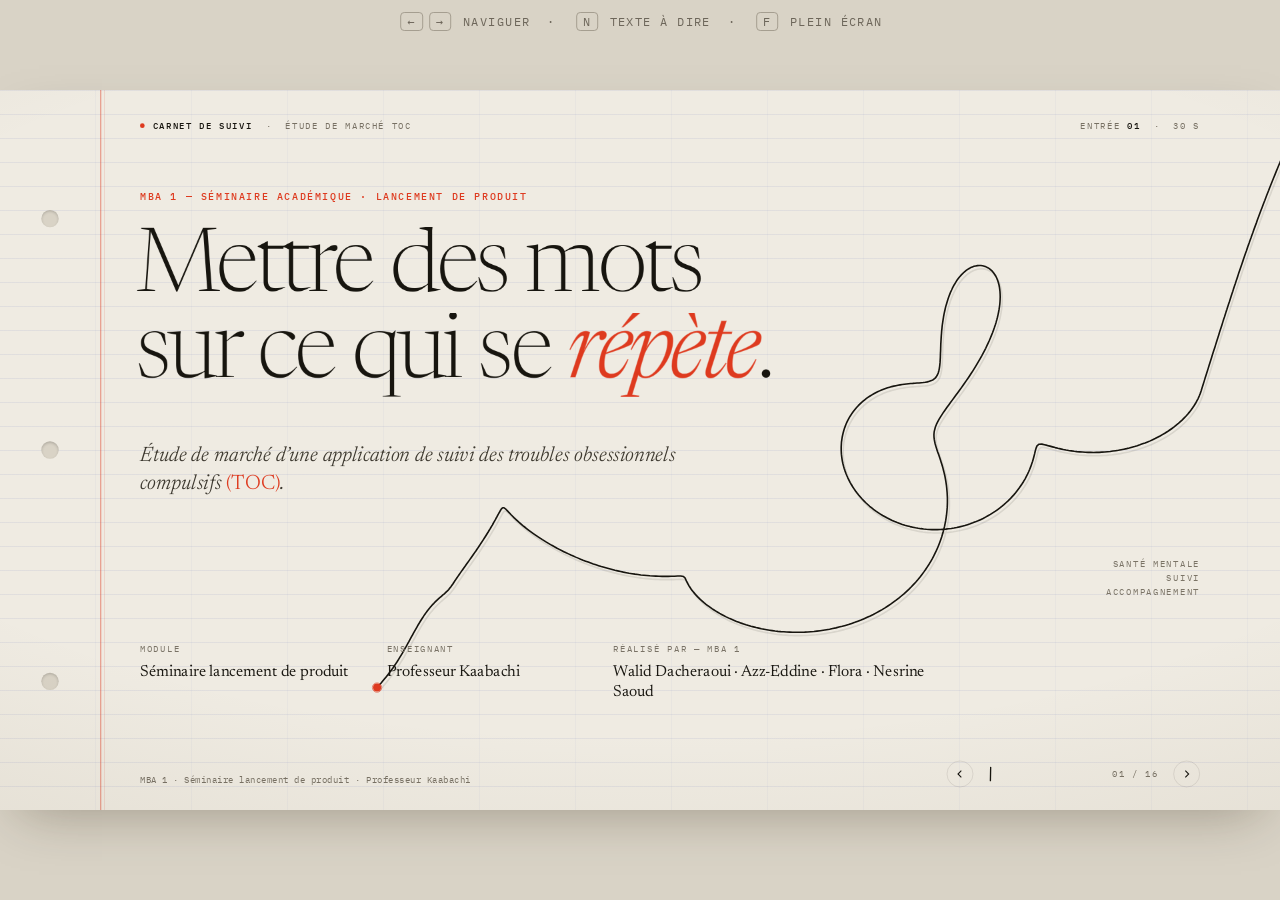
==== index.html @ 5a656c0f "Add files via upload" ====
<!DOCTYPE html>
<html lang="fr">
<head>
<meta charset="utf-8">
<meta name="viewport" content="width=device-width,initial-scale=1">
<title>Le fil — Étude de marché · Application de suivi des TOC</title>
<meta name="description" content="Étude de marché d'une application de suivi des troubles obsessionnels compulsifs. Séminaire lancement de produit, MBA 1.">
<link rel="preload" href="newsreader.woff2" as="font" type="font/woff2" crossorigin>
<link rel="preload" href="archivo.woff2" as="font" type="font/woff2" crossorigin>
<link rel="icon" href="data:image/svg+xml,<svg xmlns='http://www.w3.org/2000/svg' viewBox='0 0 32 32'><rect width='32' height='32' fill='%23EFEBE2'/><path d='M4 22c6 0 6-12 12-12s4 10-1 10-3-8 3-8 6 6 10 6' fill='none' stroke='%2317150F' stroke-width='2.2' stroke-linecap='round'/><circle cx='28' cy='18' r='2.4' fill='%23DE3A1F'/></svg>">
<link rel="stylesheet" href="style.css">
</head>
<body>
<div id="veil">Le fil se prépare…</div>

<div id="stage">
  <div class="paper grid"></div>
  <div class="paper margin"></div>
  <div class="holes"><i style="top:180px"></i><i style="top:527px"></i><i style="top:874px"></i></div>
  <div class="paper vignette"></div>

  <svg id="thread" viewBox="0 0 1920 1080">
    <path id="t-shadow"/>
    <path id="t-main"/>
    <path id="t-acc"/>
    <circle id="needle-ring" r="7"/>
    <circle id="needle" r="6"/>
  </svg>

  <div class="hud top">
    <span><span class="dot"></span><b>Carnet de suivi</b>&nbsp;&nbsp;·&nbsp;&nbsp;Étude de marché TOC</span>
    <span id="entry">Entrée 01</span>
  </div>

  <!-- ===================== 01 COVER ===================== -->
  <section class="slide" data-src="MBA 1 · Séminaire lancement de produit · Professeur Kaabachi" data-title="Page de garde">
    <div class="a kicker" style="left:210px;top:150px" data-f>MBA 1 — Séminaire académique · Lancement de produit</div>
    <h1 class="a cover-h" style="left:204px;top:206px;width:1300px">
      <span class="ln"><span>Mettre des mots</span></span>
      <span class="ln"><span>sur ce qui se <span class="echo" data-w="répète">répète</span>.</span></span>
    </h1>
    <div class="a" style="left:210px;top:528px;width:880px" data-f>
      <div class="lede" style="font-size:31px">Étude de marché d’une application de suivi des troubles obsessionnels compulsifs <span class="red" style="font-style:normal">(TOC)</span>.</div>
    </div>
    <div class="a meta" style="left:210px;top:830px" data-f>
      <div><div class="k">Module</div><div class="v">Séminaire lancement de produit</div></div>
      <div><div class="k">Enseignant</div><div class="v">Professeur Kaabachi</div></div>
      <div><div class="k">Réalisé par — MBA 1</div><div class="v">Walid Dacheraoui · Azz-Eddine · Flora · Nesrine Saoud</div></div>
    </div>
    <div class="a mono" style="right:120px;top:700px;text-align:right;letter-spacing:.16em;text-transform:uppercase;font-size:13px" data-f>Santé mentale<br>Suivi<br>Accompagnement</div>
  </section>

  <!-- ===================== 02 POPULATION ===================== -->
  <section class="slide" data-src="Insee, population au 1er janvier 2026 · Ameli, « TOC : définition, formes, causes », juin 2026 · Calcul du groupe" data-title="Combien de personnes ?">
    <div class="a kicker" style="left:210px;top:122px" data-f>01 — Population concernée</div>
    <h2 class="a h" style="left:206px;top:160px"><span class="ln"><span>Combien de personnes&nbsp;?</span></span></h2>
    <div class="a lede" style="left:210px;top:262px" data-f>Environ 1,7&nbsp;M tous âges, 1,4&nbsp;M adultes.</div>

    <div class="a" style="left:210px;top:395px">
      <div class="num" style="font-size:230px"><span data-n="1.73" data-dec="2">1,73</span><span class="unit">M</span></div>
      <div class="p" style="margin-top:72px;width:640px" data-f>personnes avec un TOC, <b>tous âges confondus</b></div>
      <div class="mono" style="margin-top:14px" data-f>69,08 M d’habitants × 2,5 %<br>(milieu de la fourchette 2 à 3 %)<br>Fourchette : 1,38 M à 2,07 M</div>
    </div>

    <div class="a" style="left:1150px;top:395px">
      <div class="num red" style="font-size:230px"><span class="approx">≈</span><span data-n="1.4" data-dec="1">1,4</span><span class="unit">M</span></div>
      <div class="p" style="margin-top:72px;width:560px" data-f><b>adultes</b> (18 ans et plus) : le chiffre de référence pour le marché</div>
      <div class="mono" style="margin-top:14px" data-f>≈ 55 M d’adultes × 2,5 %<br>(≈ 80 % de la population, à vérifier sur l’Insee)</div>
    </div>

    <div class="a" style="left:210px;top:860px;width:820px" data-f>
      <div class="kicker ink" style="margin-bottom:10px">Pourquoi deux chiffres&nbsp;?</div>
      <div class="small">Le taux de 2 à 3 % s’applique à toute la population, enfants compris. L’application cible des adultes : la référence marché est donc ≈ 1,4 M. Le 1,7 M sert à montrer l’ampleur du problème.</div>
    </div>
    <div class="a" style="left:1150px;top:880px" data-f>
      <div class="dots" id="dots40"></div>
      <div class="mono" style="margin-top:14px"><span class="red">●</span> 2,5 % = une personne sur quarante</div>
    </div>
  </section>

  <!-- ===================== 03 MARKET ===================== -->
  <section class="slide" data-src="IMARC Group 2025-2034 : projection d’un cabinet d’études, non vérifiée de façon indépendante ; 2026-2033 = extrapolation du groupe." data-title="270 M$ et 103 M€">
    <div class="a kicker" style="left:210px;top:122px" data-f>02 — Taille de marché</div>
    <h2 class="a h" style="left:206px;top:160px"><span class="ln"><span>270 M$ et 103 M€ :</span></span><span class="ln"><span><em>deux notions différentes</em></span></span></h2>

    <div class="a" style="left:330px;top:480px;width:460px;text-align:center">
      <div class="kicker mute" style="margin-bottom:14px" data-f>Marché actuel</div>
      <div class="num" style="font-size:150px"><span data-n="270" data-dec="0">270</span><span class="unit">M$</span></div>
    </div>
    <div class="a small" style="left:330px;top:860px;width:460px;text-align:center" data-f>Chiffre d’affaires de <b>toutes</b> les apps de santé mentale en France, en 2025 (IMARC).</div>

    <div class="a" style="left:985px;top:585px;width:300px;text-align:center">
      <div class="kicker mute" style="margin-bottom:10px" data-f>Plafond théorique</div>
      <div class="num" style="font-size:92px"><span data-n="103" data-dec="0">103</span><span class="unit">M€</span></div>
    </div>
    <div class="a small" style="left:955px;top:860px;width:360px;text-align:center" data-f>Tous les patients TOC payant 59,88 € par an. <em>Ce n’est pas un marché existant.</em></div>

    <div class="a" style="left:1430px;top:360px;width:370px" data-f>
      <div class="kicker" style="margin-bottom:14px">Un point de vigilance</div>
      <div class="small" style="margin-bottom:22px">Le SAM de <b>26,4 M€</b> (≈ 30 M$) représenterait environ <b>11 %</b> de tout le marché français des apps de santé mentale, pour un seul trouble.</div>
      <div style="display:flex;gap:34px;align-items:flex-start">
        <div><div class="sq" id="sq11"></div><div class="mono" style="margin-top:10px">SAM · 11 %<br><span class="red">peu plausible</span></div></div>
        <div><div class="sq" id="sq02"></div><div class="mono" style="margin-top:10px">SOM · 0,2 %<br>crédible</div></div>
      </div>
      <div class="small" style="margin-top:20px;font-style:italic">Nous le présentons comme un potentiel, pas comme un marché existant.</div>
    </div>
  </section>

  <!-- ===================== 04 SAM ===================== -->
  <section class="slide" data-src="IFOP pour Fondation AESIO, oct. 2025 · Arcep 2026 (91 %) · Scénarios bas et haut : hypothèses du groupe." data-title="SAM : trois scénarios">
    <div class="a kicker" style="left:210px;top:122px" data-f>03 — SAM · marché adressable</div>
    <h2 class="a h" style="left:206px;top:160px"><span class="ln"><span>SAM : trois scénarios</span></span><span class="ln"><span><em>plutôt qu’un seul chiffre</em></span></span></h2>

    <div class="a" style="left:210px;top:420px;width:640px">
      <div class="kicker ink" style="margin-bottom:12px" data-f>Comment lire</div>
      <div class="p" data-f>Le <b>28 %</b> est le taux de personnes en détresse qui consultent (IFOP) : une approximation de la part des patients TOC suivis.</div>
      <div data-f style="margin-top:34px;padding:22px 0;border-top:1px solid var(--rule);border-bottom:1px solid var(--rule)">
        <div class="num" style="font-size:52px;font-stretch:78%;font-weight:600;line-height:1.05">SAM = 1,73 M × % suivis × 91 %</div>
        <div class="mono" style="margin-top:8px">91 % = part des Français équipés d’un smartphone</div>
      </div>
      <div class="p" style="margin-top:26px" data-f>Le scénario central, <span class="marker"><b>≈ 441 000</b></span>, reste notre base de calcul.</div>
    </div>

    <div class="a" style="left:1000px;top:580px;width:200px;text-align:center"><div class="num" style="font-size:58px"><span data-n="315000" data-dec="0">315 000</span></div></div>
    <div class="a" style="left:1270px;top:470px;width:200px;text-align:center"><div class="num red" style="font-size:68px"><span data-n="441000" data-dec="0">441 000</span></div></div>
    <div class="a" style="left:1540px;top:340px;width:200px;text-align:center"><div class="num" style="font-size:58px"><span data-n="630000" data-dec="0">630 000</span></div></div>
    <div class="a mono" style="left:1000px;top:918px;width:200px;text-align:center" data-f><b style="color:var(--ink)">Bas</b><br>20 % suivis</div>
    <div class="a mono" style="left:1270px;top:918px;width:200px;text-align:center" data-f><b class="red">Central</b><br>28 % suivis</div>
    <div class="a mono" style="left:1540px;top:918px;width:200px;text-align:center" data-f><b style="color:var(--ink)">Haut</b><br>40 % suivis</div>
    <div class="a mono" style="left:1000px;top:300px;font-size:13px;letter-spacing:.12em;text-transform:uppercase" data-f>SAM selon la part de patients suivis (personnes)</div>
  </section>

  <!-- ===================== 05 SOM ===================== -->
  <section class="slide" data-src="Calculs du groupe : prix 59,88 € par an (4,99 € par mois). Taux de conversion : hypothèses non sourcées." data-title="SOM : l’objectif revu">
    <div class="a kicker" style="left:210px;top:122px" data-f>04 — SOM · part conquise</div>
    <h2 class="a h" style="left:206px;top:160px;font-size:70px"><span class="ln"><span>SOM : <span class="strike" id="strike">8 800 abonnés payants</span></span></span><span class="ln"><span><em>ne tiennent pas en freemium</em></span></span></h2>

    <div class="a" style="left:210px;top:410px;width:720px">
      <div style="display:grid;grid-template-columns:150px 250px 1fr;align-items:end;padding-bottom:12px;border-bottom:1px solid var(--rule)" data-f>
        <div class="th">Conversion</div><div class="th">Utilisateurs nécessaires</div><div class="th">Part du SAM</div>
      </div>
      <div class="som-rows">
        <div style="display:grid;grid-template-columns:150px 250px 1fr;align-items:center;height:96px;border-bottom:1px solid var(--rule)" data-f>
          <div class="num" style="font-size:58px">5 %</div><div class="num" style="font-size:44px;font-stretch:80%;font-weight:550">176 000</div>
          <div><div class="track r"><i data-w="0.40"></i></div><div class="mono" style="margin-top:6px">40 %</div></div></div>
        <div style="display:grid;grid-template-columns:150px 250px 1fr;align-items:center;height:96px;border-bottom:1px solid var(--rule)" data-f>
          <div class="num" style="font-size:58px">10 %</div><div class="num" style="font-size:44px;font-stretch:80%;font-weight:550">88 000</div>
          <div><div class="track r"><i data-w="0.20"></i></div><div class="mono" style="margin-top:6px">20 %</div></div></div>
        <div style="display:grid;grid-template-columns:150px 250px 1fr;align-items:center;height:96px;border-bottom:1px solid var(--rule)" data-f>
          <div class="num" style="font-size:58px">20 %</div><div class="num" style="font-size:44px;font-stretch:80%;font-weight:550">44 000</div>
          <div><div class="track r"><i data-w="0.10"></i></div><div class="mono" style="margin-top:6px">10 %</div></div></div>
      </div>
      <div class="p" style="margin-top:28px" data-f>Pour 8 800 abonnés payants, sur une base SAM de 440 000, il faudrait 44 000 à 176 000 utilisateurs. <b>L’objectif actuel est donc irréaliste.</b></div>
    </div>

    <div class="a kicker" style="left:1080px;top:322px;width:640px;text-align:center" data-f>Nouveau SOM à 3 ans</div>
    <div class="a" style="left:1060px;top:392px;width:680px;text-align:center" data-f>
      <div class="mono">Base · SAM</div><div class="num" style="font-size:54px;font-stretch:80%;font-weight:550">440 000</div>
    </div>
    <div class="a" style="left:1090px;top:540px;width:620px;text-align:center" data-f>
      <div class="num" style="font-size:64px"><span data-n="8800" data-dec="0">8 800</span> <span style="font-size:.55em;font-weight:500;font-stretch:85%">utilisateurs actifs</span></div>
      <div class="mono" style="margin-top:6px">= 2 % du SAM</div>
    </div>
    <div class="a" style="left:1130px;top:682px;width:540px;text-align:center" data-f>
      <div class="num red" style="font-size:58px">1 760 – 2 640</div>
      <div class="mono" style="margin-top:4px">abonnés payants · 20 à 30 % via prescription<br>(hypothèse à tester au pilote)</div>
    </div>
    <div class="a" style="left:1170px;top:826px;width:460px;text-align:center" data-f>
      <div class="num" style="font-size:50px">105 – 158 k€</div>
      <div class="mono" style="margin-top:2px;font-size:13.5px">CA annuel · ≈ 90 à 134 k€ après stores (15 %)</div>
    </div>
  </section>

  <!-- ===================== 06 BUSINESS MODEL ===================== -->
  <section class="slide" data-src="Toutes les valeurs sont des hypothèses du groupe, aucune n’est sourcée à ce stade. Les coûts doivent être remplacés par des devis réels." data-title="Modèle économique">
    <div class="a kicker" style="left:210px;top:122px" data-f>05 — Modèle économique</div>
    <h2 class="a h" style="left:206px;top:160px"><span class="ln"><span>Ce qu’on sait,</span></span><span class="ln"><span><em>ce qu’on doit mesurer</em></span></span></h2>

    <div class="a num" style="left:226px;top:428px;width:48px;text-align:center;font-size:44px" data-f>1</div>
    <div class="a num" style="left:766px;top:428px;width:48px;text-align:center;font-size:44px" data-f>2</div>
    <div class="a num" style="left:1306px;top:428px;width:48px;text-align:center;font-size:44px" data-f>3</div>
    <div class="a" style="left:320px;top:428px;font-size:38px;font-weight:350" data-f>Revenus</div>
    <div class="a" style="left:860px;top:428px;font-size:38px;font-weight:350" data-f>Coûts annuels <em>à chiffrer</em></div>
    <div class="a" style="left:1400px;top:428px;font-size:38px;font-weight:350" data-f>À mesurer <em>au pilote</em></div>

    <div class="a" style="left:210px;top:540px;width:470px">
      <div data-f><div class="num red" style="font-size:120px">4,99<span class="unit">€</span></div><div class="mono" style="margin:8px 0 26px">par mois · premium patient</div></div>
      <ul class="lst p">
        <li data-i="+" data-f>Licence B2B (mutuelles, employeurs) à partir de l’année 2</li>
        <li data-i="+" data-f>Version gratuite pour les non-suivis et les prescripteurs</li>
      </ul>
    </div>
    <ul class="a lst p" style="left:750px;top:548px;width:470px">
      <li data-i="—" data-f>Développement et maintenance</li>
      <li data-i="—" data-f>Hébergement certifié HDS</li>
      <li data-i="—" data-f>Avis juridique sur le statut de dispositif médical</li>
      <li data-i="—" data-f>Support et commission des stores (15 %)</li>
    </ul>
    <ul class="a lst p" style="left:1290px;top:548px;width:500px">
      <li data-i="?" data-f>Taux de conversion gratuit → payant</li>
      <li data-i="?" data-f>Rétention à 8 semaines</li>
      <li data-i="?" data-f>Taux de partage des synthèses</li>
      <li data-i="?" data-f>Coût d’acquisition (canal soignants)</li>
    </ul>
    <div class="a callout" style="left:750px;top:872px;width:1050px;font-size:22px;font-style:italic;color:var(--ink-2)" data-f>Toutes ces valeurs sont des hypothèses du groupe. Les coûts doivent être remplacés par des devis réels.</div>
  </section>

  <!-- ===================== 07 BREAKEVEN ===================== -->
  <section class="slide" data-src="Calculs du groupe. Hypothèses : coûts fixes de 150 000 € par an, commission des stores de 15 % (programme petites entreprises, à vérifier)." data-title="Seuil de rentabilité">
    <div class="a kicker" style="left:210px;top:122px" data-f>06 — Seuil de rentabilité</div>
    <h2 class="a h" style="left:206px;top:160px"><span class="ln"><span>Seuil de rentabilité :</span></span><span class="ln"><span><em>l’exemple illustratif ne suffit pas</em></span></span></h2>

    <div class="a" style="left:210px;top:410px;width:660px">
      <div class="kicker ink" data-f>Le calcul</div>
      <div class="p" style="margin-top:12px" data-f>Seuil = coûts fixes ÷ revenu net par abonné</div>
      <div class="num" style="font-size:62px;font-stretch:78%;font-weight:600;margin-top:26px" data-f>150 000 € ÷ 50,9 €</div>
      <div class="mono" style="margin-top:8px" data-f>50,9 € = 59,88 € − 15 % de commission</div>
      <div class="num red" style="font-size:132px;margin-top:22px"><span class="approx">≈</span><span data-n="2950" data-dec="0">2 950</span></div>
      <div class="p" style="margin-top:6px" data-f>abonnés payants nécessaires</div>
      <div class="callout" style="margin-top:34px;padding-left:22px;border-left:3px solid var(--red)" data-f>À ces chiffres, <b>le B2B ou des coûts réduits</b> deviennent nécessaires.</div>
    </div>

    <div class="a" style="left:1000px;top:622px;width:200px;text-align:center"><div class="num" style="font-size:52px"><span data-n="1760" data-dec="0">1 760</span></div></div>
    <div class="a" style="left:1270px;top:478px;width:200px;text-align:center"><div class="num" style="font-size:52px"><span data-n="2640" data-dec="0">2 640</span></div></div>
    <div class="a" style="left:1560px;top:342px;width:200px;text-align:center"><div class="num red" style="font-size:52px"><span data-n="2947" data-dec="0">2 947</span></div></div>
    <div class="a" id="thr" style="left:980px;top:408px;width:580px;height:0;border-top:2px dashed var(--red);transform-origin:100% 50%"></div>
    <div class="a mono red" style="left:1478px;top:418px;font-size:13px" data-f>−307</div>
    <div class="a mono" style="left:1000px;top:918px;width:200px;text-align:center" data-f>Scénario bas<br>(20 %)</div>
    <div class="a mono" style="left:1270px;top:918px;width:200px;text-align:center" data-f>Scénario haut<br>(30 %)</div>
    <div class="a mono" style="left:1560px;top:918px;width:200px;text-align:center" data-f><b class="red">Seuil de<br>rentabilité</b></div>
    <div class="a mono" style="right:120px;top:300px;font-size:13px;letter-spacing:.12em;text-transform:uppercase" data-f>Abonnés payants : objectif vs seuil</div>
  </section>

  <!-- ===================== 08 SOURCES ===================== -->
  <section class="slide" data-src="Cliquez sur une ligne pour la cocher une fois la source contrôlée." data-title="Sources à contrôler">
    <div class="a kicker" style="left:210px;top:122px" data-f>07 — Liste de contrôle</div>
    <h2 class="a h" style="left:206px;top:160px"><span class="ln"><span>Avant le rendu :</span></span><span class="ln"><span><em>sources à contrôler une par une</em></span></span></h2>
    <div class="a mono" style="right:120px;top:268px;text-align:right" data-f><span class="num" style="font-size:44px;color:var(--ink)" id="ckc">0</span> <span style="font-size:20px">/ 6</span><br>contrôlées</div>

    <div class="a th" style="left:290px;top:368px" data-f>Chiffre</div>
    <div class="a th" style="left:870px;top:368px" data-f>Source</div>
    <div class="a th" style="left:1300px;top:368px" data-f>Point de vigilance</div>

    <div class="crow" style="top:400px" data-f><svg class="ck" viewBox="0 0 36 36"><path d="M7 19l7 7 16-18"/></svg>
      <div class="a c1" style="left:80px;top:26px;width:560px;font-size:26px;font-weight:450"><b>24,7 Md€</b> de coût des troubles psychiques</div>
      <div class="a mono" style="left:660px;top:31px;width:400px">Asterès, via ConsoGlobe</div>
      <div class="a small" style="left:1090px;top:28px;width:500px;font-style:italic">Source secondaire, données 2022</div></div>
    <div class="crow" style="top:492px" data-f><svg class="ck" viewBox="0 0 36 36"><path d="M7 19l7 7 16-18"/></svg>
      <div class="a c1" style="left:80px;top:26px;width:560px;font-size:26px;font-weight:450"><b>270 M$</b> puis 880 M$ en 2034</div>
      <div class="a mono" style="left:660px;top:31px;width:400px">IMARC</div>
      <div class="a small" style="left:1090px;top:28px;width:500px;font-style:italic">Projection d’un cabinet d’études</div></div>
    <div class="crow" style="top:584px" data-f><svg class="ck" viewBox="0 0 36 36"><path d="M7 19l7 7 16-18"/></svg>
      <div class="a c1" style="left:80px;top:26px;width:560px;font-size:26px;font-weight:450"><b>28 %</b> des personnes en détresse qui consultent</div>
      <div class="a mono" style="left:660px;top:31px;width:400px">IFOP / AESIO</div>
      <div class="a small" style="left:1090px;top:28px;width:500px;font-style:italic">Approximation du taux de patients TOC suivis</div></div>
    <div class="crow" style="top:676px" data-f><svg class="ck" viewBox="0 0 36 36"><path d="M7 19l7 7 16-18"/></svg>
      <div class="a c1" style="left:80px;top:26px;width:560px;font-size:26px;font-weight:450"><b>79 M$</b> levés par NOCD</div>
      <div class="a mono" style="left:660px;top:31px;width:400px">BuiltIn, Kaiser Permanente Ventures</div>
      <div class="a small" style="left:1090px;top:28px;width:500px;font-style:italic">Additionner les trois levées (12 + 33 + 34)</div></div>
    <div class="crow" style="top:768px" data-f><svg class="ck" viewBox="0 0 36 36"><path d="M7 19l7 7 16-18"/></svg>
      <div class="a c1" style="left:80px;top:26px;width:560px;font-size:26px;font-weight:450">Prix <b>Calm, Petit BamBou, Headspace</b></div>
      <div class="a mono" style="left:660px;top:31px;width:400px">Spliiit 2025</div>
      <div class="a small" style="left:1090px;top:28px;width:500px;font-style:italic">Hors promotions, à revérifier</div></div>
    <div class="crow" style="top:860px" data-f><svg class="ck" viewBox="0 0 36 36"><path d="M7 19l7 7 16-18"/></svg>
      <div class="a c1" style="left:80px;top:26px;width:560px;font-size:26px;font-weight:450"><b>24 700</b> psychologues libéraux</div>
      <div class="a mono" style="left:660px;top:31px;width:400px">ARS CVL, RPPS oct. 2024</div>
      <div class="a small" style="left:1090px;top:28px;width:500px;font-style:italic">35 % de 75 000 = 26 250 : à réconcilier</div></div>
  </section>

  <!-- ===================== 09 PESTEL ===================== -->
  <section class="slide" data-src="Étude de marché du groupe · Complément au dossier" data-title="Analyse PESTEL">
    <div class="a kicker" style="left:210px;top:122px" data-f>08 — Environnement externe</div>
    <h2 class="a h" style="left:206px;top:160px;font-size:70px"><span class="ln"><span>Analyse PESTEL <em>du marché des apps TOC</em></span></span></h2>
    <div class="a lede" style="left:210px;top:254px;font-size:24px" data-f>Environnement français : facteurs externes susceptibles d’influencer le lancement.</div>

    <div class="cell" style="left:210px;top:330px;width:530px;height:315px" data-f><div class="hd"><span class="L">P</span><span class="nm">Politique</span></div>
      <div class="small">Priorité publique accordée à la santé mentale et au virage numérique en santé. Les politiques de prévention et d’accès aux soins peuvent favoriser les outils complémentaires.</div>
      <div class="watch">À surveiller : financements publics et critères de référencement.</div></div>
    <div class="cell" style="left:740px;top:330px;width:530px;height:315px" data-f><div class="hd"><span class="L">E</span><span class="nm">Économique</span></div>
      <div class="small">Le prix freemium / premium doit rester accessible. Le modèle dépendra du coût de développement, de la cybersécurité, de l’hébergement et de l’acquisition.</div>
      <div class="watch">Le B2B (mutuelles, employeurs) peut diversifier les revenus.</div></div>
    <div class="cell" style="left:1270px;top:330px;width:530px;height:315px" data-f><div class="hd"><span class="L">S</span><span class="nm">Socioculturel</span></div>
      <div class="small">Les TOC peuvent être associés à la honte, à l’isolement et à une difficulté à parler des symptômes. Un outil discret peut faciliter l’auto-observation.</div>
      <div class="watch">Ne pas renforcer la recherche de réassurance ou les rituels.</div></div>
    <div class="cell" style="left:210px;top:645px;width:530px;height:315px" data-f><div class="hd"><span class="L">T</span><span class="nm">Technologique</span></div>
      <div class="small">Smartphones, notifications, tableaux de bord et export de synthèses rendent possible un suivi quotidien. L’interopérabilité peut faciliter le partage avec le soignant.</div>
      <div class="watch">Sécurité, fiabilité, accessibilité et simplicité sont déterminantes.</div></div>
    <div class="cell" style="left:740px;top:645px;width:530px;height:315px" data-f><div class="hd"><span class="L">E</span><span class="nm">Environnemental</span></div>
      <div class="small">Le service est dématérialisé, mais le numérique mobilise des équipements, des réseaux et des centres de données.</div>
      <div class="watch">Éco-conception : limiter les données stockées et les traitements inutiles.</div></div>
    <div class="cell" style="left:1270px;top:645px;width:530px;height:315px" data-f><div class="hd"><span class="L">L</span><span class="nm">Légal</span></div>
      <div class="small">Données de santé : RGPD, minimisation, sécurité. Selon la finalité, le logiciel peut relever du règlement sur les dispositifs médicaux. Hébergement HDS à examiner.</div>
      <div class="watch">Faire qualifier le statut réglementaire avant commercialisation.</div></div>
  </section>

  <!-- ===================== 10 COMPETITION ===================== -->
  <section class="slide" data-src="Étude de marché du groupe · Complément au dossier · Ameli (Mon journal mental)" data-title="Analyse de la concurrence">
    <div class="a kicker" style="left:210px;top:122px" data-f>09 — Concurrence</div>
    <h2 class="a h" style="left:206px;top:160px;font-size:70px"><span class="ln"><span>Analyse de la concurrence</span></span></h2>
    <div class="a lede" style="left:210px;top:254px;font-size:24px" data-f>Des applications spécialisées TOC et des outils généralistes de santé mentale.</div>

    <div class="a th" style="left:230px;top:330px" data-f>Solution</div>
    <div class="a th" style="left:560px;top:330px" data-f>Positionnement</div>
    <div class="a th" style="left:900px;top:330px" data-f>Fonctionnalités visibles</div>
    <div class="a th" style="left:1360px;top:330px" data-f>Limite / angle distinctif</div>

    <div class="comp" data-f style="position:absolute;left:0;top:360px;width:1920px;height:100px">
      <div class="a" style="left:230px;top:18px;font-size:32px;font-weight:420">NOCD</div><div class="a" style="left:230px;top:62px"><span class="tag" style="color:var(--red)">Directe · internationale</span></div>
      <div class="a small" style="left:560px;top:18px;width:310px">Plateforme de soins spécialisée TOC</div>
      <div class="a small" style="left:900px;top:18px;width:430px">Téléconsultations avec thérapeutes formés à l’ERP, outils et échanges entre séances</div>
      <div class="a small" style="left:1360px;top:18px;width:440px;font-style:italic">Centrée sur l’accès aux soins ; modèle et disponibilité en France à vérifier</div></div>
    <div class="comp" data-f style="position:absolute;left:0;top:460px;width:1920px;height:100px">
      <div class="a" style="left:230px;top:18px;font-size:32px;font-weight:420">Ocetra</div><div class="a" style="left:230px;top:62px"><span class="tag" style="color:var(--red)">Directe</span></div>
      <div class="a small" style="left:560px;top:18px;width:310px">Journal de suivi TOC (OCD Tracker Journal)</div>
      <div class="a small" style="left:900px;top:18px;width:430px">Obsessions, compulsions, déclencheurs, anxiété, objectifs ERP, export de journaux</div>
      <div class="a small" style="left:1360px;top:18px;width:440px;font-style:italic">Concurrent proche ; se différencier sur l’usage professionnel et le marché français</div></div>
    <div class="comp" data-f style="position:absolute;left:0;top:560px;width:1920px;height:100px">
      <div class="a" style="left:230px;top:18px;font-size:32px;font-weight:420">ZenOCD</div><div class="a" style="left:230px;top:62px"><span class="tag" style="color:var(--red)">Directe</span></div>
      <div class="a small" style="left:560px;top:18px;width:310px">Compagnon d’auto-assistance TOC</div>
      <div class="a small" style="left:900px;top:18px;width:430px">Exercices TCC / ERP / ACT, journal, suivi d’humeur et contenus guidés</div>
      <div class="a small" style="left:1360px;top:18px;width:440px;font-style:italic">Approche par exercices ; validation clinique et modèle de données à vérifier</div></div>
    <div class="comp" data-f style="position:absolute;left:0;top:660px;width:1920px;height:100px">
      <div class="a" style="left:230px;top:18px;font-size:32px;font-weight:420">Mon journal mental</div><div class="a" style="left:230px;top:62px"><span class="tag">Indirecte</span></div>
      <div class="a small" style="left:560px;top:18px;width:310px">Suivi général de santé mentale (Assurance Maladie)</div>
      <div class="a small" style="left:900px;top:18px;width:430px">Auto-observation quotidienne, indicateurs et objectifs personnalisés</div>
      <div class="a small" style="left:1360px;top:18px;width:440px;font-style:italic">Généraliste, non centré sur le TOC ; données stockées sur le téléphone</div></div>
    <div class="comp" data-f style="position:absolute;left:0;top:760px;width:1920px;height:100px">
      <div class="a" style="left:230px;top:18px;font-size:32px;font-weight:420">Papier, tableur</div><div class="a" style="left:230px;top:62px"><span class="tag" style="color:var(--mute)">Substitut</span></div>
      <div class="a small" style="left:560px;top:18px;width:310px">Outil non numérique ou artisanal</div>
      <div class="a small" style="left:900px;top:18px;width:430px">Notes de séance, relevés de symptômes, exercices convenus avec le thérapeute</div>
      <div class="a small" style="left:1360px;top:18px;width:440px;font-style:italic">Peu automatisé, mais simple et ancré dans les habitudes</div></div>

    <div class="a callout" style="left:230px;top:888px;width:1560px;font-size:24px" data-f><span class="kicker" style="display:inline;margin-right:16px">Notre angle</span>Le suivi quotidien des rituels et de leur impact, avec une <span class="marker">synthèse partageable</span>, sous le contrôle du patient, sans se substituer au soin.</div>
  </section>

  <!-- ===================== 11 SEGMENTATION ===================== -->
  <section class="slide" data-src="Étude de marché du groupe · Complément au dossier" data-title="Segmentation">
    <div class="a kicker" style="left:210px;top:122px" data-f>10 — Segmentation</div>
    <h2 class="a h" style="left:206px;top:160px;font-size:70px"><span class="ln"><span>Qui utilise, qui prescrit, <em>qui paie&nbsp;?</em></span></span></h2>
    <div class="a lede" style="left:210px;top:254px;font-size:24px" data-f>Distinguer le bénéficiaire de l’application, le prescripteur et le payeur.</div>

    <div class="a seg" style="left:230px;top:420px;width:340px" data-f>
      <div style="display:flex;justify-content:space-between;align-items:flex-start"><div class="num red" style="font-size:84px">01</div><span class="tag fill">Cible prioritaire</span></div>
      <div class="kicker mute" style="margin:18px 0 8px">Bénéficiaire</div>
      <div style="font-size:31px;font-weight:420;line-height:1.1;margin-bottom:12px">Patients adultes suivis</div>
      <div class="small">Personnes présentant un TOC, accompagnées par un psychologue ou un psychiatre.</div>
      <div class="small" style="margin-top:10px;font-style:italic">Repérer les déclencheurs, consigner les rituels, observer l’évolution, préparer les séances.</div></div>
    <div class="a seg" style="left:630px;top:420px;width:340px" data-f>
      <div class="num" style="font-size:84px">02</div>
      <div class="kicker mute" style="margin:18px 0 8px">Bénéficiaire</div>
      <div style="font-size:31px;font-weight:420;line-height:1.1;margin-bottom:12px">Patients en attente ou non suivis</div>
      <div class="small">Mieux décrire leurs difficultés ou préparer une consultation.</div>
      <div class="small" style="margin-top:10px;font-style:italic">Outil simple, pédagogique, non stigmatisant. Orientation vers un professionnel si besoin.</div></div>
    <div class="a seg" style="left:1030px;top:420px;width:340px" data-f>
      <div class="num" style="font-size:84px">03</div>
      <div class="kicker mute" style="margin:18px 0 8px">Prescripteur</div>
      <div style="font-size:31px;font-weight:420;line-height:1.1;margin-bottom:12px">Professionnels de santé</div>
      <div class="small">Psychologues, psychiatres, équipes spécialisées TOC / TCC.</div>
      <div class="small" style="margin-top:10px;font-style:italic">Synthèses lisibles, partage choisi par le patient, gain de temps, données utiles au suivi.</div></div>
    <div class="a seg" style="left:1430px;top:420px;width:340px" data-f>
      <div class="num" style="font-size:84px">04</div>
      <div class="kicker mute" style="margin:18px 0 8px">Payeur</div>
      <div style="font-size:31px;font-weight:420;line-height:1.1;margin-bottom:12px">Partenaires B2B</div>
      <div class="small">Mutuelles, organismes de prévention, établissements, éventuellement employeurs.</div>
      <div class="small" style="margin-top:10px;font-style:italic">Solution fiable, confidentialité claire, indicateurs agrégés, preuve d’utilité.</div></div>

    <div class="a callout" style="left:230px;top:900px;width:1540px;font-size:23px" data-f><span class="kicker" style="display:inline;margin-right:16px">Ciblage proposé</span>Démarrer avec des adultes diagnostiqués et déjà suivis, avec des professionnels volontaires : on mesure l’utilité et on limite le risque d’un usage isolé.</div>
  </section>

  <!-- ===================== 12 INTERVIEW ===================== -->
  <section class="slide" data-src="Exigence du rendu : joindre un enregistrement audio ou vidéo de l’entretien." data-title="Étude qualitative">
    <div class="a kicker" style="left:210px;top:122px" data-f>11 — Étude qualitative</div>
    <h2 class="a h" style="left:206px;top:160px"><span class="ln"><span>Un entretien professionnel</span></span><span class="ln"><span><em>à réaliser</em></span></span></h2>

    <div class="a" style="left:210px;top:400px;width:620px">
      <div data-f><div class="kicker">Profil à solliciter</div><div class="small" style="margin:8px 0 26px">Psychologue ou psychiatre expérimenté dans la prise en charge des TOC, idéalement formé à la TCC et à l’exposition avec prévention de la réponse (EPR).</div></div>
      <div data-f><div class="kicker">Format conseillé</div><div class="small" style="margin:8px 0 26px">Entretien semi-directif de <b>15 à 25 minutes</b>, enregistré avec accord explicite. Projet présenté, propos anonymisés, fichier conservé de façon sécurisée.</div></div>
      <div data-f><div class="kicker">Objectif</div><div class="small" style="margin-top:8px">Comprendre les besoins de suivi entre les séances, les limites des outils actuels, les conditions d’acceptabilité et les précautions cliniques et réglementaires.</div></div>
    </div>
    <div class="a rec" style="left:210px;top:836px" data-f><i></i>REC&nbsp;&nbsp;<span id="rect">00:00</span>&nbsp;/&nbsp;15–25 min</div>

    <div class="a" style="left:940px;top:400px;width:860px">
      <div class="kicker ink" style="margin-bottom:18px" data-f>Guide d’entretien — questions ouvertes</div>
      <ol class="lst small" style="font-size:20px">
        <li data-i="01" data-f>Quelles difficultés de suivi quotidien rencontrez-vous le plus souvent chez les patients présentant un TOC&nbsp;?</li>
        <li data-i="02" data-f>Comment consignent-ils aujourd’hui obsessions, compulsions, déclencheurs et retentissements&nbsp;?</li>
        <li data-i="03" data-f>Quelles informations seraient réellement utiles entre deux consultations&nbsp;?</li>
        <li data-i="04" data-f>Dans quelles conditions une synthèse produite par une application serait-elle utile en séance&nbsp;?</li>
        <li data-i="05" data-f>Quels risques voyez-vous : surveillance excessive, réassurance, rituels, anxiété, confidentialité&nbsp;?</li>
        <li data-i="06" data-f>Quelles fonctionnalités seraient indispensables, inutiles ou à éviter&nbsp;?</li>
        <li data-i="07" data-f>À quelles conditions recommanderiez-vous ou testeriez-vous cet outil&nbsp;?</li>
      </ol>
    </div>
    <div class="a dashed mono" style="left:940px;top:900px;width:860px;font-size:13.5px;line-height:1.5" data-f><span class="red">À compléter</span> · nom et fonction du professionnel (avec accord), date, durée, consentement à l’enregistrement, lien vers le fichier audio ou vidéo.</div>
  </section>

  <!-- ===================== 13 GRID ===================== -->
  <section class="slide" data-src="Cette grille sera renseignée après l’entretien réel : aucun résultat n’est inventé." data-title="Analyse de l’entretien">
    <div class="a kicker" style="left:210px;top:122px" data-f>12 — Restitution</div>
    <h2 class="a h" style="left:206px;top:160px;font-size:70px"><span class="ln"><span>Analyse de l’entretien : <em>la grille</em></span></span></h2>
    <div class="a lede" style="left:210px;top:254px;font-size:24px" data-f>À renseigner après l’entretien réel. <span class="red" style="font-style:normal">Aucun résultat n’est inventé.</span></div>

    <div class="a th" style="left:230px;top:350px" data-f>Thème</div>
    <div class="a th" style="left:555px;top:350px" data-f>Éléments à relever</div>
    <div class="a th" style="left:1035px;top:350px" data-f>Conséquence pour le projet</div>
    <div class="a th red" style="left:1435px;top:350px" data-f>Constats · à remplir</div>

    <div data-f style="position:absolute;left:0;top:385px;width:1920px;height:100px"><div class="a" style="left:230px;top:22px;font-size:27px;font-weight:420;width:290px">Besoins de suivi</div><div class="a small" style="left:555px;top:20px;width:450px">Difficultés rapportées, moments où le suivi manque, informations difficiles à mémoriser.</div><div class="a small" style="left:1035px;top:20px;width:370px;font-style:italic">Prioriser les champs de suivi réellement utiles.</div><div class="a" style="left:1435px;top:6px;width:360px"><div class="wline"></div><div class="wline"></div></div></div>
    <div data-f style="position:absolute;left:0;top:485px;width:1920px;height:100px"><div class="a" style="left:230px;top:22px;font-size:27px;font-weight:420;width:290px">Usages et acceptabilité</div><div class="a small" style="left:555px;top:20px;width:450px">Habitudes numériques, fréquence d’utilisation envisageable, préférence patient / professionnel.</div><div class="a small" style="left:1035px;top:20px;width:370px;font-style:italic">Adapter l’ergonomie et la fréquence des rappels.</div><div class="a" style="left:1435px;top:6px;width:360px"><div class="wline"></div><div class="wline"></div></div></div>
    <div data-f style="position:absolute;left:0;top:585px;width:1920px;height:100px"><div class="a" style="left:230px;top:22px;font-size:27px;font-weight:420;width:290px">Utilité clinique</div><div class="a small" style="left:555px;top:20px;width:450px">Conditions dans lesquelles les données pourraient soutenir la consultation.</div><div class="a small" style="left:1035px;top:20px;width:370px;font-style:italic">Une synthèse claire, contextualisée et non diagnostique.</div><div class="a" style="left:1435px;top:6px;width:360px"><div class="wline"></div><div class="wline"></div></div></div>
    <div data-f style="position:absolute;left:0;top:685px;width:1920px;height:100px"><div class="a" style="left:230px;top:22px;font-size:27px;font-weight:420;width:290px">Risques et limites</div><div class="a small" style="left:555px;top:20px;width:450px">Réassurance, focalisation sur les symptômes, surcharge, confidentialité.</div><div class="a small" style="left:1035px;top:20px;width:370px;font-style:italic">Prévoir garde-fous, paramétrage et contrôle du partage.</div><div class="a" style="left:1435px;top:6px;width:360px"><div class="wline"></div><div class="wline"></div></div></div>
    <div data-f style="position:absolute;left:0;top:785px;width:1920px;height:100px"><div class="a" style="left:230px;top:22px;font-size:27px;font-weight:420;width:290px">Conditions d’adoption</div><div class="a small" style="left:555px;top:20px;width:450px">Confiance, validation, temps de consultation, coût, formation.</div><div class="a small" style="left:1035px;top:20px;width:370px;font-style:italic">Définir un pilote avec des professionnels volontaires.</div><div class="a" style="left:1435px;top:6px;width:360px"><div class="wline"></div><div class="wline"></div></div></div>

    <div class="a mono" style="left:230px;top:918px;width:1570px;display:flex;gap:44px;align-items:center;color:var(--ink)" data-f>
      <span class="kicker">Synthèse à rédiger</span>
      <span><i class="slot"></i><i class="slot"></i><i class="slot"></i> 3 enseignements</span>
      <span><i class="slot"></i><i class="slot"></i> 2 besoins confirmés</span>
      <span><i class="slot"></i><i class="slot"></i> 2 réserves</span>
      <span><i class="slot"></i> 1 décision</span>
    </div>
  </section>

  <!-- ===================== 14 O / M ===================== -->
  <section class="slide" data-src="Synthèse des facteurs du marché qui peuvent favoriser ou freiner le projet." data-title="Opportunités et menaces">
    <div class="a kicker" style="left:210px;top:122px" data-f>13 — Diagnostic externe</div>
    <h2 class="a h" style="left:206px;top:160px;font-size:70px"><span class="ln"><span>Ce qui porte, <em>ce qui freine</em></span></span></h2>
    <div class="a lede" style="left:210px;top:254px;font-size:24px" data-f>Opportunités et menaces du marché pour le projet.</div>

    <div class="a" style="left:230px;top:360px;display:flex;align-items:baseline;gap:18px" data-f><span class="num" style="font-size:64px">↑</span><span style="font-size:46px;font-weight:350">Opportunités</span><span class="mono">04</span></div>
    <div class="a" style="left:1060px;top:360px;display:flex;align-items:baseline;gap:18px" data-f><span class="num red" style="font-size:64px">↓</span><span style="font-size:46px;font-weight:350">Menaces</span><span class="mono">05</span></div>

    <ul class="a lst p" style="left:230px;top:478px;width:720px;font-size:21px">
      <li data-i="O1" data-f>Besoin d’outils de suivi entre les consultations, cohérent avec l’auto-observation utilisée en TCC.</li>
      <li data-i="O2" data-f>Des relevés plus structurés pour aider les professionnels à préparer les séances.</li>
      <li data-i="O3" data-f>Développement des usages numériques en santé et familiarité avec les applications mobiles.</li>
      <li data-i="O4" data-f>Positionnement spécialisé TOC ; partenariats possibles avec professionnels, associations et prévention.</li>
    </ul>
    <ul class="a lst p" style="left:1060px;top:478px;width:740px;font-size:21px">
      <li data-i="M1" data-f>Concurrence déjà présente : apps de suivi TOC, auto-assistance, outils généralistes.</li>
      <li data-i="M2" data-f>Données très sensibles : exigences fortes de sécurité, de confidentialité et de confiance.</li>
      <li data-i="M3" data-f>Risque clinique d’un usage inadapté : réassurance ou surveillance excessive.</li>
      <li data-i="M4" data-f>Incertitude réglementaire : qualification possible en dispositif médical.</li>
      <li data-i="M5" data-f>Difficulté à faire payer face aux solutions gratuites.</li>
    </ul>
    <div class="a callout" style="left:230px;top:905px;width:1560px;font-size:24px" data-f><span class="kicker" style="display:inline;margin-right:16px">Enjeu stratégique</span>Démontrer l’utilité clinique et l’acceptabilité par un <span class="marker">pilote encadré</span>, avant d’élargir la commercialisation.</div>
  </section>

  <!-- ===================== 15 SWOT ===================== -->
  <section class="slide" data-src="Sources : étude de marché du groupe ; CNIL, « Applications mobiles en santé et protection des données personnelles ». Forces et faiblesses déduites de l’état actuel du projet." data-title="Matrice SWOT">
    <div class="a kicker" style="left:210px;top:122px" data-f>14 — Synthèse</div>
    <h2 class="a h" style="left:206px;top:160px;font-size:70px"><span class="ln"><span>Matrice SWOT</span></span></h2>
    <div class="a lede" style="left:690px;top:186px;font-size:24px;width:1100px" data-f>Diagnostic interne et externe, à partir des éléments de l’étude de marché.</div>

    <div class="quad" style="left:210px;top:290px" data-f><span class="W">S</span><div class="qh"><span class="nm">Forces</span></div><ul>
      <li>Positionnement spécialisé sur le suivi quotidien des TOC.</li>
      <li>Suivi des obsessions, compulsions, déclencheurs et du retentissement au quotidien.</li>
      <li>Synthèse partageable avec le professionnel, à l’initiative du patient.</li>
      <li>Un complément au suivi, sans se substituer au diagnostic ni à la thérapie.</li></ul></div>
    <div class="quad" style="left:1005px;top:290px" data-f><span class="W">W</span><div class="qh"><span class="nm">Faiblesses</span></div><ul>
      <li>Projet au stade de conception : utilité et acceptabilité à confirmer par un pilote.</li>
      <li>Pas encore de résultats d’entretien ni de validation clinique documentée.</li>
      <li>Coûts de développement, maintenance, hébergement et support à chiffrer.</li>
      <li>Conversion, rétention et coût d’acquisition restent des hypothèses.</li></ul></div>
    <div class="quad" style="left:210px;top:610px" data-f><span class="W">O</span><div class="qh"><span class="nm">Opportunités</span></div><ul>
      <li>Besoin d’outils de suivi entre les consultations, cohérent avec la TCC.</li>
      <li>Données structurées pour aider les professionnels à préparer les séances.</li>
      <li>Familiarité croissante avec les usages numériques en santé.</li>
      <li>Partenariats avec professionnels, associations et acteurs de prévention.</li></ul></div>
    <div class="quad" style="left:1005px;top:610px" data-f><span class="W">T</span><div class="qh"><span class="nm">Menaces</span></div><ul>
      <li>Concurrence des apps spécialisées TOC et des outils généralistes.</li>
      <li>Exigences élevées de confidentialité et de sécurité des données de santé.</li>
      <li>Risque d’usage inadapté : réassurance ou surveillance excessive.</li>
      <li>Statut réglementaire incertain ; difficulté à faire payer l’utilisateur.</li></ul></div>
  </section>

  <!-- ===================== 16 MERCI ===================== -->
  <section class="slide" data-src="Séminaire lancement de produit · MBA 1 · Walid, Azz-Eddine, Flora, Nesrine" data-title="Conclusion">
    <div class="a kicker" style="left:210px;top:150px" data-f>15 — Et maintenant</div>
    <h2 class="a cover-h" style="left:200px;top:190px;font-size:200px"><span class="ln"><span><em>Merci.</em></span></span></h2>
    <div class="a lede" style="left:210px;top:420px;font-size:34px" data-f>Nous sommes prêts pour vos questions.</div>

    <div class="a" style="left:330px;top:690px;width:380px" data-f><div class="mono red">Étape 01</div><div style="font-size:30px;font-weight:400;margin-top:8px;line-height:1.15">Réaliser l’entretien professionnel</div></div>
    <div class="a" style="left:810px;top:690px;width:380px" data-f><div class="mono red">Étape 02</div><div style="font-size:30px;font-weight:400;margin-top:8px;line-height:1.15">Lancer un pilote avec des professionnels volontaires</div></div>
    <div class="a" style="left:1290px;top:690px;width:440px" data-f><div class="mono red">Étape 03</div><div style="font-size:30px;font-weight:400;margin-top:8px;line-height:1.15">Mesurer conversion et rétention avant de se développer</div></div>
    <div class="a mono" style="right:120px;top:440px;text-align:right" data-f>Au départ, un nœud.<br>À l’arrivée, un fil.</div>
  </section>

  <div class="hud bot">
    <span id="src"></span>
    <span class="tally-wrap">
      <button class="navbtn" id="prev" aria-label="Précédent"><svg viewBox="0 0 16 16"><path d="M10 3L5 8l5 5" fill="none" stroke="currentColor" stroke-width="1.6"/></svg></button>
      <svg id="tally" viewBox="0 0 160 30"></svg>
      <span id="count">01 / 16</span>
      <button class="navbtn" id="next" aria-label="Suivant"><svg viewBox="0 0 16 16"><path d="M6 3l5 5-5 5" fill="none" stroke="currentColor" stroke-width="1.6"/></svg></button>
    </span>
  </div>
</div>

<aside id="notes" aria-label="Texte à dire">
  <div class="nk"><span>Texte à dire</span><span>N pour fermer</span></div>
  <div class="nt" id="nt"></div>
  <div class="nd" id="nd"></div>
  <div class="nb" id="nb"></div>
  <div style="display:flex;justify-content:space-between;align-items:flex-end">
    <div><div class="nk">Temps écoulé</div><div class="timer" id="timer">00:00</div></div>
    <div class="nk" style="text-align:right">Cible<br><span style="color:#EFEBE2">15 – 17 min</span></div>
  </div>
  <div class="help">← → / espace : naviguer · N : notes · F : plein écran · T : remettre le chrono à zéro · Accueil / Fin</div>
</aside>
<div id="hint"><kbd>←</kbd><kbd>→</kbd> naviguer &nbsp;·&nbsp; <kbd>N</kbd> texte à dire &nbsp;·&nbsp; <kbd>F</kbd> plein écran</div>

<script src="gsap.min.js"></script>
<script src="notes.js"></script>
<script src="app.js"></script>
</body>
</html>
---- style.css ----
@font-face{font-family:"Archivo";src:url(archivo.woff2) format("woff2");font-weight:100 900;font-stretch:62% 125%;font-display:block}
@font-face{font-family:"Newsreader";src:url(newsreader.woff2) format("woff2");font-weight:200 800;font-style:normal;font-display:block}
@font-face{font-family:"Newsreader";src:url(newsreader-italic.woff2) format("woff2");font-weight:200 800;font-style:italic;font-display:block}
@font-face{font-family:"Plex";src:url(plex-400.woff2) format("woff2");font-weight:400;font-display:block}
@font-face{font-family:"Plex";src:url(plex-500.woff2) format("woff2");font-weight:500;font-display:block}

:root{
  --paper:#EFEBE2;
  --paper-2:#E7E2D6;
  --ink:#17150F;
  --ink-2:#3B372E;
  --mute:#777063;
  --red:#DE3A1F;
  --red-soft:rgba(222,58,31,.12);
  --rule:rgba(23,21,15,.14);
  --blue:rgba(40,62,170,.075);
  --serif:"Newsreader",Georgia,serif;
  --num:"Archivo","Arial Narrow",sans-serif;
  --mono:"Plex",ui-monospace,monospace;
}
*{box-sizing:border-box;margin:0;padding:0}
html,body{height:100%;background:#D9D3C6;overflow:hidden;color:var(--ink)}
body{font-family:var(--serif);-webkit-font-smoothing:antialiased;text-rendering:optimizeLegibility}
em{font-style:italic}

/* ---------- stage ---------- */
#stage{position:absolute;left:0;top:0;width:1920px;height:1080px;transform-origin:0 0;background:var(--paper);overflow:hidden;
  box-shadow:0 30px 80px -30px rgba(40,30,10,.35)}
.paper{position:absolute;inset:0;pointer-events:none}
.paper.grid{background-image:
   repeating-linear-gradient(0deg,transparent 0 35px,var(--blue) 35px 36px),
   repeating-linear-gradient(90deg,transparent 0 143px,rgba(40,62,170,.035) 143px 144px)}
.paper.margin{left:150px;width:1.5px;background:rgba(222,58,31,.42)}
.paper.margin::after{content:"";position:absolute;left:6px;top:0;bottom:0;width:1px;background:rgba(222,58,31,.18)}
.paper.grain{opacity:.55;mix-blend-mode:multiply;background-image:url("data:image/svg+xml;utf8,<svg xmlns='http://www.w3.org/2000/svg' width='260' height='260'><filter id='n'><feTurbulence type='fractalNoise' baseFrequency='.85' numOctaves='3' stitchTiles='stitch'/><feColorMatrix values='0 0 0 0 .35  0 0 0 0 .3  0 0 0 0 .2  0 0 0 .22 0'/></filter><rect width='100%' height='100%' filter='url(%23n)'/></svg>")}
.paper.vignette{background:radial-gradient(120% 90% at 50% 40%,transparent 55%,rgba(80,60,20,.10) 100%)}
.holes{position:absolute;left:62px;top:0;bottom:0;width:26px;pointer-events:none}
.holes i{position:absolute;left:0;width:26px;height:26px;border-radius:50%;background:#D9D3C6;box-shadow:inset 0 2px 4px rgba(0,0,0,.18)}

#thread{position:absolute;inset:0;width:1920px;height:1080px;pointer-events:none;overflow:visible}
#thread path{fill:none;stroke-linecap:round;stroke-linejoin:round}
#t-main{stroke:var(--ink);stroke-width:2.4}
#t-acc{stroke:var(--red);stroke-width:3.2}
#t-shadow{stroke:rgba(23,21,15,.10);stroke-width:2.4;transform:translate(3px,5px)}
#needle{fill:var(--red)}
#needle-ring{fill:none;stroke:var(--red);stroke-width:1.5;opacity:.6}

/* ---------- HUD ---------- */
.hud{position:absolute;left:210px;right:120px;font-family:var(--mono);font-size:14px;letter-spacing:.14em;text-transform:uppercase;color:var(--mute);display:flex;justify-content:space-between;align-items:center;pointer-events:none;z-index:5}
.hud.top{top:44px}
.hud.bot{bottom:34px;align-items:flex-end}
.hud b{color:var(--ink);font-weight:500}
.hud .dot{display:inline-block;width:7px;height:7px;border-radius:50%;background:var(--red);margin-right:12px;vertical-align:1px}
#src{max-width:1180px;text-transform:none;letter-spacing:.02em;font-size:13.5px;line-height:1.45}
.tally-wrap{display:flex;align-items:center;gap:22px;pointer-events:auto}
#tally{height:30px;display:block}
#tally path{stroke:var(--ink);stroke-width:2;stroke-linecap:round;fill:none}
.navbtn{pointer-events:auto;cursor:pointer;background:none;border:1px solid var(--rule);width:40px;height:40px;border-radius:50%;display:grid;place-items:center;color:var(--ink);transition:background .2s,border-color .2s}
.navbtn:hover{background:var(--ink);color:var(--paper);border-color:var(--ink)}
.navbtn svg{width:16px;height:16px}
#count{font-variant-numeric:tabular-nums;min-width:74px;text-align:right}

/* ---------- slides ---------- */
.slide{position:absolute;inset:0;visibility:hidden;z-index:3}
.slide.on{visibility:visible}
.a{position:absolute}
.kicker{font-family:var(--mono);font-size:15px;letter-spacing:.16em;text-transform:uppercase;color:var(--red);font-weight:500}
.kicker.ink{color:var(--ink)}
.kicker.mute{color:var(--mute)}
.h{font-family:var(--serif);font-weight:300;font-size:78px;line-height:1.02;letter-spacing:-.025em;font-variation-settings:"opsz" 72}
.h em{font-weight:300}
.ln{display:block;overflow:hidden;padding-bottom:.08em;margin-bottom:-.08em}
.ln>span{display:inline-block;will-change:transform}
.lede{font-family:var(--serif);font-size:27px;line-height:1.35;color:var(--ink-2);font-style:italic;font-weight:350}
.p{font-family:var(--serif);font-size:22px;line-height:1.42;color:var(--ink-2);font-weight:380}
.p b,.p strong{font-weight:600;color:var(--ink)}
.small{font-family:var(--serif);font-size:19px;line-height:1.4;color:var(--ink-2)}
.mono{font-family:var(--mono);font-size:15.5px;line-height:1.6;color:var(--mute);letter-spacing:.01em}
.num{font-family:var(--num);font-stretch:68%;font-weight:760;letter-spacing:-.02em;line-height:.86;font-variant-numeric:tabular-nums lining-nums}
.red{color:var(--red)}
.rule{height:1px;background:var(--rule)}
.approx{font-family:var(--serif);font-weight:300;font-style:italic;font-size:.55em;vertical-align:.32em;margin-right:.08em;letter-spacing:0}
.unit{font-size:.62em;margin-left:.06em}
.tag{display:inline-block;font-family:var(--mono);font-size:12.5px;letter-spacing:.14em;text-transform:uppercase;padding:6px 10px 5px;border:1px solid currentColor;border-radius:40px;line-height:1}
.tag.fill{background:var(--red);border-color:var(--red);color:var(--paper)}
.callout{font-family:var(--serif);font-size:25px;line-height:1.35;font-weight:400}
.callout .kicker{display:block;margin-bottom:8px}
.marker{background:linear-gradient(transparent 58%,var(--red-soft) 58% 92%,transparent 92%);padding:0 .08em}

/* cover */
.cover-h{font-family:var(--serif);font-weight:250;font-size:132px;line-height:.98;letter-spacing:-.035em;font-variation-settings:"opsz" 72}
.echo{position:relative;display:inline-block;color:var(--red);font-style:italic;font-weight:300}
.echo::before,.echo::after{content:attr(data-w);position:absolute;left:0;top:0;color:transparent;-webkit-text-stroke:1.2px var(--red);pointer-events:none}
.echo::before{opacity:.45;animation:echo1 3.2s cubic-bezier(.6,0,.2,1) infinite}
.echo::after{opacity:.2;animation:echo2 3.2s cubic-bezier(.6,0,.2,1) infinite}
@keyframes echo1{0%,100%{transform:translateY(-0.0em)}50%{transform:translateY(-0.2em)}}
@keyframes echo2{0%,100%{transform:translateY(-0.0em)}50%{transform:translateY(-0.4em)}}
.meta{display:grid;grid-template-columns:330px 300px 520px;gap:40px}
.meta .k{font-family:var(--mono);font-size:13px;letter-spacing:.16em;text-transform:uppercase;color:var(--mute);margin-bottom:10px}
.meta .v{font-size:24px;line-height:1.3}

/* dots */
.dots{display:grid;grid-template-columns:repeat(20,18px);gap:10px 10px}
.dots i{width:18px;height:18px;border-radius:50%;border:1.5px solid var(--ink);display:block}
.dots i.hit{background:var(--red);border-color:var(--red)}

/* squares 10x10 */
.sq{display:grid;grid-template-columns:repeat(10,13px);gap:4px}
.sq i{width:13px;height:13px;border:1px solid rgba(23,21,15,.35);display:block;position:relative;overflow:hidden}
.sq i.f{background:var(--red);border-color:var(--red)}
.sq i.part::after{content:"";position:absolute;left:0;top:0;bottom:0;width:20%;background:var(--red)}

/* bars inside DOM */
.track{height:12px;background:rgba(23,21,15,.07);position:relative}
.track>i{position:absolute;left:0;top:0;bottom:0;width:100%;background:var(--ink);transform-origin:0 50%}
.track.r>i{background:var(--red)}

.strike{position:relative;display:inline-block}
.strike::after{content:"";position:absolute;left:-.04em;right:-.04em;top:56%;height:.07em;background:var(--red);transform:scaleX(0);transform-origin:0 50%;transition:transform .7s cubic-bezier(.7,0,.2,1)}
.strike.go::after{transform:scaleX(1)}
.strike.go{color:var(--mute)}

.lst{list-style:none}
.lst li{position:relative;padding-left:40px;margin-bottom:16px}
.lst li::before{content:attr(data-i);position:absolute;left:0;top:.28em;font-family:var(--mono);font-size:13px;color:var(--red);letter-spacing:.06em}

/* tables */
.th{font-family:var(--mono);font-size:13px;letter-spacing:.16em;text-transform:uppercase;color:var(--mute)}

/* checkbox rows */
.crow{position:absolute;left:210px;width:1590px;height:92px;cursor:pointer}
.crow .ck{position:absolute;left:12px;top:28px;width:36px;height:36px}
.crow .ck path{fill:none;stroke:var(--red);stroke-width:4;stroke-linecap:round;stroke-linejoin:round;stroke-dasharray:60;stroke-dashoffset:60;transition:stroke-dashoffset .45s cubic-bezier(.7,0,.2,1)}
.crow.done .ck path{stroke-dashoffset:0}
.crow.done .c1{text-decoration:line-through;text-decoration-color:var(--red);text-decoration-thickness:2px}
.crow:hover{background:rgba(23,21,15,.025)}

/* pestel */
.cell{position:absolute;padding:30px 34px}
.cell .L{font-family:var(--num);font-stretch:62%;font-weight:800;font-size:96px;line-height:.8;color:transparent;-webkit-text-stroke:1.6px var(--red);margin-right:18px}
.cell .hd{display:flex;align-items:flex-end;margin-bottom:18px}
.cell .nm{font-size:34px;font-weight:350;letter-spacing:-.01em;line-height:1}
.cell .watch{margin-top:12px;font-style:italic;color:var(--ink);font-size:19px;line-height:1.38}
.cell .watch::before{content:"→ ";color:var(--red);font-style:normal}

/* swot */
.quad{position:absolute;width:795px;height:320px;padding:34px 40px;overflow:hidden}
.quad .W{position:absolute;right:20px;bottom:-56px;font-family:var(--num);font-stretch:62%;font-weight:850;font-size:330px;line-height:1;color:transparent;-webkit-text-stroke:1.2px rgba(222,58,31,.22);pointer-events:none}
.quad .qh{display:flex;align-items:baseline;gap:16px;margin-bottom:16px}
.quad .qh .num{font-size:50px;color:var(--red)}
.quad .qh .nm{font-size:34px;font-weight:350}
.quad ul{list-style:none;max-width:620px}
.quad li{font-size:19.5px;line-height:1.36;margin-bottom:9px;padding-left:22px;position:relative;color:var(--ink-2)}
.quad li::before{content:"";position:absolute;left:0;top:.62em;width:10px;height:1.5px;background:var(--red)}

/* rec */
.rec{display:flex;align-items:center;gap:14px;font-family:var(--mono);font-size:14px;letter-spacing:.14em;color:var(--ink)}
.rec i{width:12px;height:12px;border-radius:50%;background:var(--red);animation:blink 1.2s steps(2,start) infinite}
@keyframes blink{to{visibility:hidden}}
.dashed{border:1.5px dashed rgba(23,21,15,.35);padding:16px 20px}

.slot{display:inline-block;width:30px;height:30px;border:1.5px solid var(--ink);margin-right:6px;vertical-align:middle}
.wline{height:1px;border-bottom:1.5px dotted rgba(23,21,15,.35);margin-top:28px}

/* notes panel */
#notes{position:fixed;top:0;right:0;bottom:0;width:440px;background:#16140F;color:#EFEBE2;padding:34px 34px 30px;transform:translateX(105%);transition:transform .5s cubic-bezier(.7,0,.2,1);z-index:50;display:flex;flex-direction:column;font-family:var(--serif)}
#notes.open{transform:none}
#notes .nk{font-family:var(--mono);font-size:12px;letter-spacing:.16em;text-transform:uppercase;color:#9b9384;display:flex;justify-content:space-between}
#notes .nt{font-size:30px;font-weight:300;margin:16px 0 4px;line-height:1.1}
#notes .nd{font-family:var(--mono);font-size:13px;color:var(--red);letter-spacing:.1em}
#notes .nb{margin-top:22px;font-size:20.5px;line-height:1.5;overflow:auto;flex:1;color:#E9E4D9}
#notes .nb p{margin-bottom:14px}
#notes .nb .todo{color:#c9a99f;font-style:italic;font-size:17px}
#notes .timer{font-family:var(--num);font-stretch:70%;font-weight:700;font-size:56px;letter-spacing:-.01em;font-variant-numeric:tabular-nums}
#notes .help{font-family:var(--mono);font-size:11.5px;color:#7d766a;letter-spacing:.06em;line-height:1.7;margin-top:14px;border-top:1px solid #333;padding-top:12px}
#hint{position:fixed;left:50%;top:14px;transform:translateX(-50%);font-family:var(--mono);font-size:12px;letter-spacing:.12em;text-transform:uppercase;color:#6d665a;z-index:40;transition:opacity .6s;pointer-events:none;white-space:nowrap}
#hint kbd{font-family:var(--mono);border:1px solid #a59e90;border-radius:4px;padding:1px 6px;margin:0 3px}

/* loader */
#veil{position:fixed;inset:0;background:var(--paper);z-index:80;display:grid;place-items:center;font-family:var(--mono);font-size:13px;letter-spacing:.2em;text-transform:uppercase;color:var(--mute)}

@media (prefers-reduced-motion:reduce){.echo::before,.echo::after,.rec i{animation:none}}
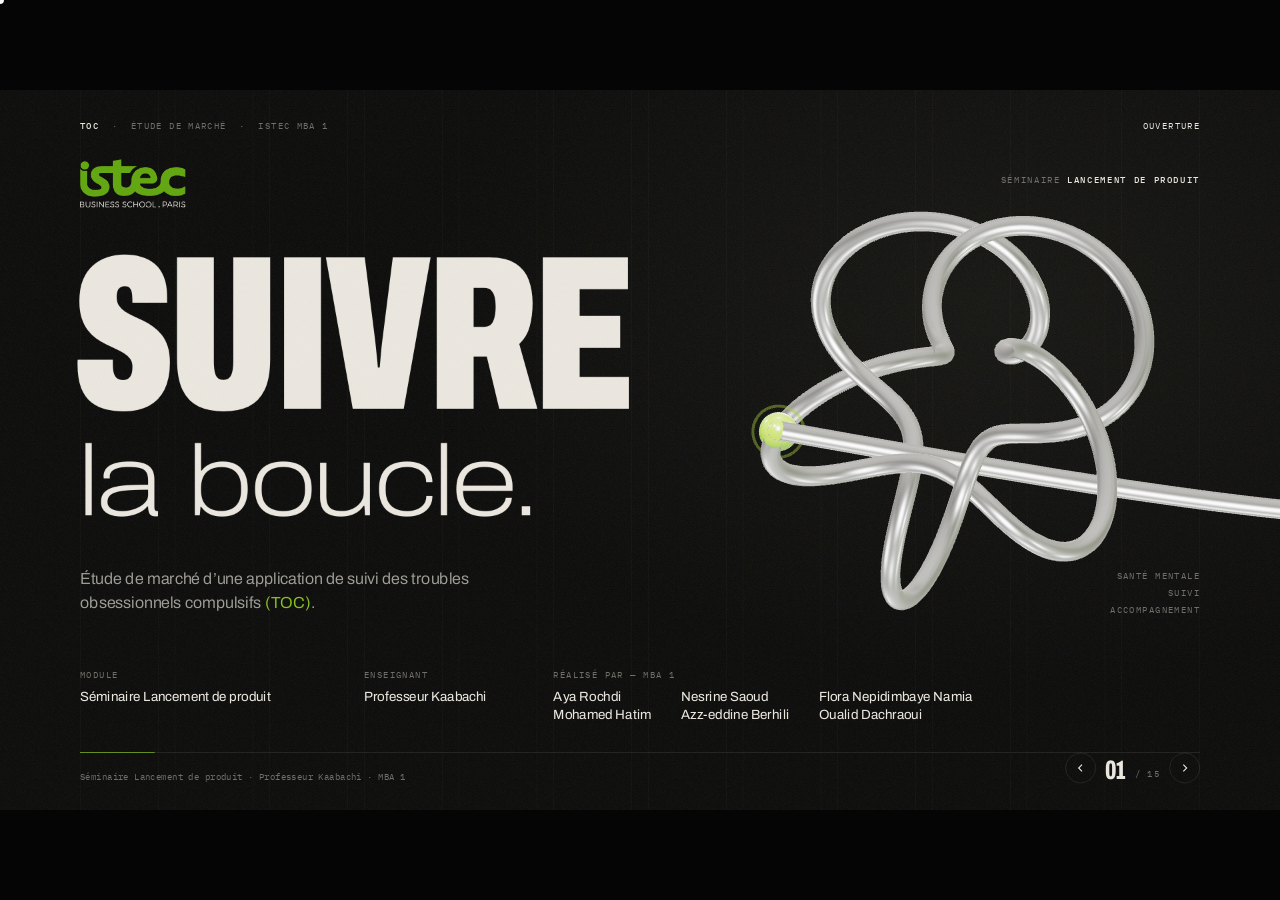
==== commit 38e21c28: "v2 — Suivre la boucle (WebGL redesign)" ====
--- a/index.html
+++ b/index.html
@@ -3,514 +3,349 @@
 <head>
 <meta charset="utf-8">
 <meta name="viewport" content="width=device-width,initial-scale=1">
-<title>Le fil — Étude de marché · Application de suivi des TOC</title>
-<meta name="description" content="Étude de marché d'une application de suivi des troubles obsessionnels compulsifs. Séminaire lancement de produit, MBA 1.">
-<link rel="preload" href="newsreader.woff2" as="font" type="font/woff2" crossorigin>
+<title>Suivre la boucle — Étude de marché TOC · ISTEC</title>
+<meta name="description" content="Étude de marché d'une application de suivi des TOC. Séminaire Lancement de produit, ISTEC, MBA 1.">
+<meta name="theme-color" content="#0B0B0A">
+<link rel="icon" href="data:image/svg+xml,<svg xmlns='http://www.w3.org/2000/svg' viewBox='0 0 32 32'><rect width='32' height='32' rx='6' fill='%230B0B0A'/><path d='M5 20c5 0 6-11 11-11s4 9-1 9-3-7 3-7 5 5 9 5' fill='none' stroke='%23ECE8E0' stroke-width='2.4' stroke-linecap='round'/><circle cx='27' cy='16' r='2.6' fill='%2386C41A'/></svg>">
 <link rel="preload" href="archivo.woff2" as="font" type="font/woff2" crossorigin>
-<link rel="icon" href="data:image/svg+xml,<svg xmlns='http://www.w3.org/2000/svg' viewBox='0 0 32 32'><rect width='32' height='32' fill='%23EFEBE2'/><path d='M4 22c6 0 6-12 12-12s4 10-1 10-3-8 3-8 6 6 10 6' fill='none' stroke='%2317150F' stroke-width='2.2' stroke-linecap='round'/><circle cx='28' cy='18' r='2.4' fill='%23DE3A1F'/></svg>">
 <link rel="stylesheet" href="style.css">
 </head>
 <body>
-<div id="veil">Le fil se prépare…</div>
+<div id="ld"><i class="bar"></i><div class="lt"><b>Suivre la boucle</b><br>Étude de marché · Application de suivi des TOC</div><div class="ln" id="ldn">000</div></div>
+<div id="cur"></div><div id="cur2"></div>
 
 <div id="stage">
-  <div class="paper grid"></div>
-  <div class="paper margin"></div>
-  <div class="holes"><i style="top:180px"></i><i style="top:527px"></i><i style="top:874px"></i></div>
-  <div class="paper vignette"></div>
-
-  <svg id="thread" viewBox="0 0 1920 1080">
-    <path id="t-shadow"/>
-    <path id="t-main"/>
-    <path id="t-acc"/>
-    <circle id="needle-ring" r="7"/>
-    <circle id="needle" r="6"/>
-  </svg>
-
-  <div class="hud top">
-    <span><span class="dot"></span><b>Carnet de suivi</b>&nbsp;&nbsp;·&nbsp;&nbsp;Étude de marché TOC</span>
-    <span id="entry">Entrée 01</span>
+  <div class="cols"><i></i><i></i><i></i><i></i><i></i><i></i><i></i><i></i><i></i><i></i><i></i><i></i></div>
+  <canvas id="gl"></canvas>
+
+  <div class="hud t">
+    <span><b>TOC</b>&nbsp;&nbsp;·&nbsp;&nbsp;Étude de marché&nbsp;&nbsp;·&nbsp;&nbsp;ISTEC MBA 1</span>
+    <span id="sec">Ouverture</span>
   </div>
 
-  <!-- ===================== 01 COVER ===================== -->
-  <section class="slide" data-src="MBA 1 · Séminaire lancement de produit · Professeur Kaabachi" data-title="Page de garde">
-    <div class="a kicker" style="left:210px;top:150px" data-f>MBA 1 — Séminaire académique · Lancement de produit</div>
-    <h1 class="a cover-h" style="left:204px;top:206px;width:1300px">
-      <span class="ln"><span>Mettre des mots</span></span>
-      <span class="ln"><span>sur ce qui se <span class="echo" data-w="répète">répète</span>.</span></span>
-    </h1>
-    <div class="a" style="left:210px;top:528px;width:880px" data-f>
-      <div class="lede" style="font-size:31px">Étude de marché d’une application de suivi des troubles obsessionnels compulsifs <span class="red" style="font-style:normal">(TOC)</span>.</div>
-    </div>
-    <div class="a meta" style="left:210px;top:830px" data-f>
-      <div><div class="k">Module</div><div class="v">Séminaire lancement de produit</div></div>
-      <div><div class="k">Enseignant</div><div class="v">Professeur Kaabachi</div></div>
-      <div><div class="k">Réalisé par — MBA 1</div><div class="v">Walid Dacheraoui · Azz-Eddine · Flora · Nesrine Saoud</div></div>
-    </div>
-    <div class="a mono" style="right:120px;top:700px;text-align:right;letter-spacing:.16em;text-transform:uppercase;font-size:13px" data-f>Santé mentale<br>Suivi<br>Accompagnement</div>
-  </section>
-
-  <!-- ===================== 02 POPULATION ===================== -->
-  <section class="slide" data-src="Insee, population au 1er janvier 2026 · Ameli, « TOC : définition, formes, causes », juin 2026 · Calcul du groupe" data-title="Combien de personnes ?">
-    <div class="a kicker" style="left:210px;top:122px" data-f>01 — Population concernée</div>
-    <h2 class="a h" style="left:206px;top:160px"><span class="ln"><span>Combien de personnes&nbsp;?</span></span></h2>
-    <div class="a lede" style="left:210px;top:262px" data-f>Environ 1,7&nbsp;M tous âges, 1,4&nbsp;M adultes.</div>
-
-    <div class="a" style="left:210px;top:395px">
-      <div class="num" style="font-size:230px"><span data-n="1.73" data-dec="2">1,73</span><span class="unit">M</span></div>
-      <div class="p" style="margin-top:72px;width:640px" data-f>personnes avec un TOC, <b>tous âges confondus</b></div>
-      <div class="mono" style="margin-top:14px" data-f>69,08 M d’habitants × 2,5 %<br>(milieu de la fourchette 2 à 3 %)<br>Fourchette : 1,38 M à 2,07 M</div>
-    </div>
-
-    <div class="a" style="left:1150px;top:395px">
-      <div class="num red" style="font-size:230px"><span class="approx">≈</span><span data-n="1.4" data-dec="1">1,4</span><span class="unit">M</span></div>
-      <div class="p" style="margin-top:72px;width:560px" data-f><b>adultes</b> (18 ans et plus) : le chiffre de référence pour le marché</div>
-      <div class="mono" style="margin-top:14px" data-f>≈ 55 M d’adultes × 2,5 %<br>(≈ 80 % de la population, à vérifier sur l’Insee)</div>
-    </div>
-
-    <div class="a" style="left:210px;top:860px;width:820px" data-f>
-      <div class="kicker ink" style="margin-bottom:10px">Pourquoi deux chiffres&nbsp;?</div>
-      <div class="small">Le taux de 2 à 3 % s’applique à toute la population, enfants compris. L’application cible des adultes : la référence marché est donc ≈ 1,4 M. Le 1,7 M sert à montrer l’ampleur du problème.</div>
-    </div>
-    <div class="a" style="left:1150px;top:880px" data-f>
-      <div class="dots" id="dots40"></div>
-      <div class="mono" style="margin-top:14px"><span class="red">●</span> 2,5 % = une personne sur quarante</div>
-    </div>
-  </section>
-
-  <!-- ===================== 03 MARKET ===================== -->
-  <section class="slide" data-src="IMARC Group 2025-2034 : projection d’un cabinet d’études, non vérifiée de façon indépendante ; 2026-2033 = extrapolation du groupe." data-title="270 M$ et 103 M€">
-    <div class="a kicker" style="left:210px;top:122px" data-f>02 — Taille de marché</div>
-    <h2 class="a h" style="left:206px;top:160px"><span class="ln"><span>270 M$ et 103 M€ :</span></span><span class="ln"><span><em>deux notions différentes</em></span></span></h2>
-
-    <div class="a" style="left:330px;top:480px;width:460px;text-align:center">
-      <div class="kicker mute" style="margin-bottom:14px" data-f>Marché actuel</div>
-      <div class="num" style="font-size:150px"><span data-n="270" data-dec="0">270</span><span class="unit">M$</span></div>
-    </div>
-    <div class="a small" style="left:330px;top:860px;width:460px;text-align:center" data-f>Chiffre d’affaires de <b>toutes</b> les apps de santé mentale en France, en 2025 (IMARC).</div>
-
-    <div class="a" style="left:985px;top:585px;width:300px;text-align:center">
-      <div class="kicker mute" style="margin-bottom:10px" data-f>Plafond théorique</div>
-      <div class="num" style="font-size:92px"><span data-n="103" data-dec="0">103</span><span class="unit">M€</span></div>
-    </div>
-    <div class="a small" style="left:955px;top:860px;width:360px;text-align:center" data-f>Tous les patients TOC payant 59,88 € par an. <em>Ce n’est pas un marché existant.</em></div>
-
-    <div class="a" style="left:1430px;top:360px;width:370px" data-f>
-      <div class="kicker" style="margin-bottom:14px">Un point de vigilance</div>
-      <div class="small" style="margin-bottom:22px">Le SAM de <b>26,4 M€</b> (≈ 30 M$) représenterait environ <b>11 %</b> de tout le marché français des apps de santé mentale, pour un seul trouble.</div>
-      <div style="display:flex;gap:34px;align-items:flex-start">
-        <div><div class="sq" id="sq11"></div><div class="mono" style="margin-top:10px">SAM · 11 %<br><span class="red">peu plausible</span></div></div>
-        <div><div class="sq" id="sq02"></div><div class="mono" style="margin-top:10px">SOM · 0,2 %<br>crédible</div></div>
+  <!-- 01 COVER -->
+  <section class="slide" data-sec="Ouverture" data-src="Séminaire Lancement de produit · Professeur Kaabachi · MBA 1">
+    <img class="a" src="logo-istec.png" alt="ISTEC Business School Paris" style="left:120px;top:104px;height:72px" data-f>
+    <div class="a kick" style="right:120px;top:126px;text-align:right" data-f>Séminaire <b style="margin:0;color:var(--ink)">Lancement de produit</b></div>
+    <h1 class="a cov1 sp" style="left:108px;top:236px">Suivre</h1>
+    <div class="a cov2 sp" style="left:116px;top:520px">la boucle.</div>
+    <div class="a p" style="left:120px;top:716px;width:700px;font-size:24px" data-f>Étude de marché d’une application de suivi des troubles obsessionnels compulsifs <span class="g">(TOC)</span>.</div>
+    <div class="a" style="left:120px;top:868px" data-f><div class="lab" style="margin-bottom:12px">Module</div><div style="font-size:20px;font-weight:420">Séminaire Lancement de produit</div></div>
+    <div class="a" style="left:546px;top:868px" data-f><div class="lab" style="margin-bottom:12px">Enseignant</div><div style="font-size:20px;font-weight:420">Professeur Kaabachi</div></div>
+    <div class="a" style="left:830px;top:868px" data-f><div class="lab" style="margin-bottom:12px">Réalisé par — MBA 1</div>
+      <div class="team"><span>Aya Rochdi</span><span>Nesrine Saoud</span><span>Flora Nepidimbaye Namia</span><span>Mohamed Hatim</span><span>Azz-eddine Berhili</span><span>Oualid Dachraoui</span></div></div>
+    <div class="a lab" style="right:120px;top:716px;text-align:right;line-height:1.9" data-f>Santé mentale<br>Suivi<br>Accompagnement</div>
+  </section>
+
+  <!-- 02 POPULATION -->
+  <section class="slide" data-sec="Population" data-src="Insee, population au 1er janvier 2026 · Ameli, « TOC : définition, formes, causes », juin 2026 · Calcul du groupe">
+    <div class="a kick" style="left:120px;top:118px" data-f><b>02</b>Population concernée</div>
+    <h2 class="a t1 sp" style="left:116px;top:156px">Combien de personnes ?</h2>
+    <div class="a t2 sp" style="left:120px;top:266px">Environ 1,7 M tous âges, <em>1,4 M adultes.</em></div>
+
+    <div class="a" style="left:120px;top:404px"><div class="n" style="font-size:300px"><span data-n="1.73" data-dec="2">1,73</span><u>M</u></div></div>
+        <div class="a" style="left:1020px;top:430px"><div class="n g" style="font-size:300px"><span data-n="1.4" data-dec="1">1,4</span><u>M</u></div></div>
+
+    <div class="a" style="left:120px;top:760px;width:700px" data-f><div class="p">personnes avec un TOC, <b>tous âges confondus</b></div><div class="m" style="margin-top:10px">69,08 M d’habitants × 2,5 % (milieu de la fourchette 2 à 3 %)<br>Fourchette : 1,38 M à 2,07 M</div></div>
+    <div class="a" style="left:1020px;top:760px;width:760px" data-f><div class="p"><span class="g">≈</span> <b>adultes</b> (18 ans et plus) : la référence marché</div><div class="m" style="margin-top:10px">≈ 55 M d’adultes × 2,5 %<br>(≈ 80 % de la population : à vérifier sur l’Insee)</div></div>
+
+    <div class="a" style="left:120px;top:880px;width:820px" data-f><div class="lab" style="margin-bottom:8px;color:var(--ink)">Pourquoi deux chiffres ?</div><div class="s">Le taux de 2 à 3 % s’applique à toute la population, enfants compris. L’application cible des adultes : la référence marché est ≈ 1,4 M. Le 1,7 M sert à montrer l’ampleur du problème.</div></div>
+    <div class="a" style="left:1020px;top:892px" data-f><div class="ticks" id="ticks"></div><div class="m" style="margin-top:10px">2,5 % = une personne sur quarante</div></div>
+  </section>
+
+  <!-- 03 MARKET -->
+  <section class="slide" data-sec="Taille de marché" data-src="IMARC Group 2025-2034 : projection d’un cabinet d’études, non vérifiée de façon indépendante ; 2026-2033 = extrapolation du groupe.">
+    <div class="a kick" style="left:120px;top:118px" data-f><b>03</b>Taille de marché</div>
+    <h2 class="a t1 sp" style="left:116px;top:156px">270 M$ et 103 M€</h2>
+    <div class="a t2 sp" style="left:120px;top:266px">deux notions <em>différentes.</em></div>
+
+    <div class="a" style="left:230px;top:560px;width:500px;text-align:center"><div class="lab" style="margin-bottom:16px" data-f>Marché actuel</div><div class="n" style="font-size:170px"><span data-n="270" data-dec="0">270</span><u>M$</u></div></div>
+    <div class="a s" style="left:200px;top:920px;width:560px;text-align:center" data-f>CA de <b>toutes</b> les apps de santé mentale en France en 2025 (IMARC).</div>
+    <div class="a" style="left:890px;top:640px;width:320px;text-align:center"><div class="lab" style="margin-bottom:12px" data-f>Plafond théorique</div><div class="n" style="font-size:96px"><span data-n="103" data-dec="0">103</span><u>M€</u></div></div>
+    <div class="a s" style="left:860px;top:900px;width:380px;text-align:center" data-f>Tous les patients TOC payant 59,88 € par an. <b>Pas un marché existant.</b></div>
+
+    <div class="a" style="left:1398px;top:400px;width:402px" data-f>
+      <div class="lab g" style="margin-bottom:16px">Un point de vigilance</div>
+      <div class="s" style="margin-bottom:26px">Le SAM de <b>26,4 M€</b> (≈ 30 M$) représenterait environ <b>11 %</b> de tout le marché français des apps de santé mentale, pour un seul trouble.</div>
+      <div style="display:flex;gap:40px">
+        <div><div class="sq" id="sq11"></div><div class="m" style="margin-top:12px">SAM · 11 %<br><span style="color:var(--ink)">peu plausible</span></div></div>
+        <div><div class="sq" id="sq02"></div><div class="m" style="margin-top:12px">SOM · 0,53 M€<br><span class="g">≈ 0,2 % · crédible</span></div></div>
       </div>
-      <div class="small" style="margin-top:20px;font-style:italic">Nous le présentons comme un potentiel, pas comme un marché existant.</div>
-    </div>
-  </section>
-
-  <!-- ===================== 04 SAM ===================== -->
-  <section class="slide" data-src="IFOP pour Fondation AESIO, oct. 2025 · Arcep 2026 (91 %) · Scénarios bas et haut : hypothèses du groupe." data-title="SAM : trois scénarios">
-    <div class="a kicker" style="left:210px;top:122px" data-f>03 — SAM · marché adressable</div>
-    <h2 class="a h" style="left:206px;top:160px"><span class="ln"><span>SAM : trois scénarios</span></span><span class="ln"><span><em>plutôt qu’un seul chiffre</em></span></span></h2>
-
-    <div class="a" style="left:210px;top:420px;width:640px">
-      <div class="kicker ink" style="margin-bottom:12px" data-f>Comment lire</div>
+      <div class="s" style="margin-top:24px">Nous le présentons comme un <b>potentiel</b>, pas comme un marché existant.</div>
+    </div>
+  </section>
+
+  <!-- 04 SAM -->
+  <section class="slide" data-sec="SAM" data-src="IFOP pour Fondation AESIO, oct. 2025 · Arcep 2026 (91 %) · Scénarios bas et haut : hypothèses du groupe.">
+    <div class="a kick" style="left:120px;top:118px" data-f><b>04</b>SAM · marché adressable</div>
+    <h2 class="a t1 sp" style="left:116px;top:156px">Trois scénarios</h2>
+    <div class="a t2 sp" style="left:120px;top:266px">plutôt qu’un <em>seul chiffre.</em></div>
+
+    <div class="a" style="left:120px;top:430px;width:620px">
+      <div class="lab" style="color:var(--ink);margin-bottom:14px" data-f>Comment lire</div>
       <div class="p" data-f>Le <b>28 %</b> est le taux de personnes en détresse qui consultent (IFOP) : une approximation de la part des patients TOC suivis.</div>
-      <div data-f style="margin-top:34px;padding:22px 0;border-top:1px solid var(--rule);border-bottom:1px solid var(--rule)">
-        <div class="num" style="font-size:52px;font-stretch:78%;font-weight:600;line-height:1.05">SAM = 1,73 M × % suivis × 91 %</div>
-        <div class="mono" style="margin-top:8px">91 % = part des Français équipés d’un smartphone</div>
+      <div data-f style="margin-top:36px;padding:24px 0;border-top:1px solid var(--ink4);border-bottom:1px solid var(--ink4)">
+        <div style="font-weight:500;font-variation-settings:'wdth' 75;font-size:46px;letter-spacing:-.02em;line-height:1.05">SAM = 1,73 M × % suivis × 91 %</div>
+        <div class="m" style="margin-top:8px">91 % = part des Français équipés d’un smartphone</div>
       </div>
-      <div class="p" style="margin-top:26px" data-f>Le scénario central, <span class="marker"><b>≈ 441 000</b></span>, reste notre base de calcul.</div>
-    </div>
-
-    <div class="a" style="left:1000px;top:580px;width:200px;text-align:center"><div class="num" style="font-size:58px"><span data-n="315000" data-dec="0">315 000</span></div></div>
-    <div class="a" style="left:1270px;top:470px;width:200px;text-align:center"><div class="num red" style="font-size:68px"><span data-n="441000" data-dec="0">441 000</span></div></div>
-    <div class="a" style="left:1540px;top:340px;width:200px;text-align:center"><div class="num" style="font-size:58px"><span data-n="630000" data-dec="0">630 000</span></div></div>
-    <div class="a mono" style="left:1000px;top:918px;width:200px;text-align:center" data-f><b style="color:var(--ink)">Bas</b><br>20 % suivis</div>
-    <div class="a mono" style="left:1270px;top:918px;width:200px;text-align:center" data-f><b class="red">Central</b><br>28 % suivis</div>
-    <div class="a mono" style="left:1540px;top:918px;width:200px;text-align:center" data-f><b style="color:var(--ink)">Haut</b><br>40 % suivis</div>
-    <div class="a mono" style="left:1000px;top:300px;font-size:13px;letter-spacing:.12em;text-transform:uppercase" data-f>SAM selon la part de patients suivis (personnes)</div>
-  </section>
-
-  <!-- ===================== 05 SOM ===================== -->
-  <section class="slide" data-src="Calculs du groupe : prix 59,88 € par an (4,99 € par mois). Taux de conversion : hypothèses non sourcées." data-title="SOM : l’objectif revu">
-    <div class="a kicker" style="left:210px;top:122px" data-f>04 — SOM · part conquise</div>
-    <h2 class="a h" style="left:206px;top:160px;font-size:70px"><span class="ln"><span>SOM : <span class="strike" id="strike">8 800 abonnés payants</span></span></span><span class="ln"><span><em>ne tiennent pas en freemium</em></span></span></h2>
-
-    <div class="a" style="left:210px;top:410px;width:720px">
-      <div style="display:grid;grid-template-columns:150px 250px 1fr;align-items:end;padding-bottom:12px;border-bottom:1px solid var(--rule)" data-f>
-        <div class="th">Conversion</div><div class="th">Utilisateurs nécessaires</div><div class="th">Part du SAM</div>
+      <div class="p" style="margin-top:26px" data-f>Le scénario central, <b class="g">≈ 441 000</b>, reste notre base de calcul.</div>
+    </div>
+    <div class="a lab" style="left:900px;top:352px" data-f>SAM selon la part de patients suivis</div>
+    <div class="a" style="left:900px;top:568px;width:220px;text-align:center"><div class="n" style="font-size:62px"><span data-n="315000" data-dec="0">315 000</span></div></div>
+    <div class="a" style="left:1200px;top:466px;width:220px;text-align:center"><div class="n g" style="font-size:74px"><span data-n="441000" data-dec="0">441 000</span></div></div>
+    <div class="a" style="left:1500px;top:432px;width:220px;text-align:center;display:none"></div>
+    <div class="a" style="left:1500px;top:334px;width:220px;text-align:center"><div class="n" style="font-size:62px"><span data-n="630000" data-dec="0">630 000</span></div></div>
+    <div class="a m" style="left:900px;top:922px;width:220px;text-align:center" data-f><span style="color:var(--ink)">Bas</span> · 20 % suivis</div>
+    <div class="a m" style="left:1200px;top:922px;width:220px;text-align:center" data-f><span class="g">Central</span> · 28 % suivis</div>
+    <div class="a m" style="left:1500px;top:922px;width:220px;text-align:center" data-f><span style="color:var(--ink)">Haut</span> · 40 % suivis</div>
+  </section>
+
+  <!-- 05 SOM -->
+  <section class="slide" data-sec="SOM" data-src="Calculs du groupe : prix 59,88 € par an (4,99 € par mois). Taux de conversion : hypothèses non sourcées.">
+    <div class="a kick" style="left:120px;top:118px" data-f><b>05</b>SOM · part conquise</div>
+    <h2 class="a t1" style="left:116px;top:156px"><span class="sp">SOM :</span> <span class="strike sp" id="strike">8 800 abonnés payants</span></h2>
+    <div class="a t2 sp" style="left:120px;top:266px">ne tiennent pas <em>en freemium.</em></div>
+
+    <div class="a" style="left:120px;top:420px;width:760px">
+      <div style="display:grid;grid-template-columns:150px 260px 1fr;padding-bottom:12px" data-f><div class="lab">Conversion</div><div class="lab">Utilisateurs nécessaires</div><div class="lab">Part du SAM</div></div>
+      <div class="rows">
+        <div style="display:grid;grid-template-columns:150px 260px 1fr;align-items:center;height:100px" data-f><div class="n" style="font-size:64px">5 %</div><div class="n" style="font-size:50px;font-weight:500;font-variation-settings:'wdth' 75">176 000</div><div><div class="track"><i data-w=".40"></i></div><div class="m" style="margin-top:8px">40 %</div></div></div>
+        <div style="display:grid;grid-template-columns:150px 260px 1fr;align-items:center;height:100px" data-f><div class="n" style="font-size:64px">10 %</div><div class="n" style="font-size:50px;font-weight:500;font-variation-settings:'wdth' 75">88 000</div><div><div class="track"><i data-w=".20"></i></div><div class="m" style="margin-top:8px">20 %</div></div></div>
+        <div style="display:grid;grid-template-columns:150px 260px 1fr;align-items:center;height:100px" data-f><div class="n" style="font-size:64px">20 %</div><div class="n" style="font-size:50px;font-weight:500;font-variation-settings:'wdth' 75">44 000</div><div><div class="track"><i data-w=".10"></i></div><div class="m" style="margin-top:8px">10 %</div></div></div>
       </div>
-      <div class="som-rows">
-        <div style="display:grid;grid-template-columns:150px 250px 1fr;align-items:center;height:96px;border-bottom:1px solid var(--rule)" data-f>
-          <div class="num" style="font-size:58px">5 %</div><div class="num" style="font-size:44px;font-stretch:80%;font-weight:550">176 000</div>
-          <div><div class="track r"><i data-w="0.40"></i></div><div class="mono" style="margin-top:6px">40 %</div></div></div>
-        <div style="display:grid;grid-template-columns:150px 250px 1fr;align-items:center;height:96px;border-bottom:1px solid var(--rule)" data-f>
-          <div class="num" style="font-size:58px">10 %</div><div class="num" style="font-size:44px;font-stretch:80%;font-weight:550">88 000</div>
-          <div><div class="track r"><i data-w="0.20"></i></div><div class="mono" style="margin-top:6px">20 %</div></div></div>
-        <div style="display:grid;grid-template-columns:150px 250px 1fr;align-items:center;height:96px;border-bottom:1px solid var(--rule)" data-f>
-          <div class="num" style="font-size:58px">20 %</div><div class="num" style="font-size:44px;font-stretch:80%;font-weight:550">44 000</div>
-          <div><div class="track r"><i data-w="0.10"></i></div><div class="mono" style="margin-top:6px">10 %</div></div></div>
-      </div>
-      <div class="p" style="margin-top:28px" data-f>Pour 8 800 abonnés payants, sur une base SAM de 440 000, il faudrait 44 000 à 176 000 utilisateurs. <b>L’objectif actuel est donc irréaliste.</b></div>
-    </div>
-
-    <div class="a kicker" style="left:1080px;top:322px;width:640px;text-align:center" data-f>Nouveau SOM à 3 ans</div>
-    <div class="a" style="left:1060px;top:392px;width:680px;text-align:center" data-f>
-      <div class="mono">Base · SAM</div><div class="num" style="font-size:54px;font-stretch:80%;font-weight:550">440 000</div>
-    </div>
-    <div class="a" style="left:1090px;top:540px;width:620px;text-align:center" data-f>
-      <div class="num" style="font-size:64px"><span data-n="8800" data-dec="0">8 800</span> <span style="font-size:.55em;font-weight:500;font-stretch:85%">utilisateurs actifs</span></div>
-      <div class="mono" style="margin-top:6px">= 2 % du SAM</div>
-    </div>
-    <div class="a" style="left:1130px;top:682px;width:540px;text-align:center" data-f>
-      <div class="num red" style="font-size:58px">1 760 – 2 640</div>
-      <div class="mono" style="margin-top:4px">abonnés payants · 20 à 30 % via prescription<br>(hypothèse à tester au pilote)</div>
-    </div>
-    <div class="a" style="left:1170px;top:826px;width:460px;text-align:center" data-f>
-      <div class="num" style="font-size:50px">105 – 158 k€</div>
-      <div class="mono" style="margin-top:2px;font-size:13.5px">CA annuel · ≈ 90 à 134 k€ après stores (15 %)</div>
-    </div>
-  </section>
-
-  <!-- ===================== 06 BUSINESS MODEL ===================== -->
-  <section class="slide" data-src="Toutes les valeurs sont des hypothèses du groupe, aucune n’est sourcée à ce stade. Les coûts doivent être remplacés par des devis réels." data-title="Modèle économique">
-    <div class="a kicker" style="left:210px;top:122px" data-f>05 — Modèle économique</div>
-    <h2 class="a h" style="left:206px;top:160px"><span class="ln"><span>Ce qu’on sait,</span></span><span class="ln"><span><em>ce qu’on doit mesurer</em></span></span></h2>
-
-    <div class="a num" style="left:226px;top:428px;width:48px;text-align:center;font-size:44px" data-f>1</div>
-    <div class="a num" style="left:766px;top:428px;width:48px;text-align:center;font-size:44px" data-f>2</div>
-    <div class="a num" style="left:1306px;top:428px;width:48px;text-align:center;font-size:44px" data-f>3</div>
-    <div class="a" style="left:320px;top:428px;font-size:38px;font-weight:350" data-f>Revenus</div>
-    <div class="a" style="left:860px;top:428px;font-size:38px;font-weight:350" data-f>Coûts annuels <em>à chiffrer</em></div>
-    <div class="a" style="left:1400px;top:428px;font-size:38px;font-weight:350" data-f>À mesurer <em>au pilote</em></div>
-
-    <div class="a" style="left:210px;top:540px;width:470px">
-      <div data-f><div class="num red" style="font-size:120px">4,99<span class="unit">€</span></div><div class="mono" style="margin:8px 0 26px">par mois · premium patient</div></div>
-      <ul class="lst p">
-        <li data-i="+" data-f>Licence B2B (mutuelles, employeurs) à partir de l’année 2</li>
-        <li data-i="+" data-f>Version gratuite pour les non-suivis et les prescripteurs</li>
-      </ul>
-    </div>
-    <ul class="a lst p" style="left:750px;top:548px;width:470px">
-      <li data-i="—" data-f>Développement et maintenance</li>
-      <li data-i="—" data-f>Hébergement certifié HDS</li>
-      <li data-i="—" data-f>Avis juridique sur le statut de dispositif médical</li>
-      <li data-i="—" data-f>Support et commission des stores (15 %)</li>
-    </ul>
-    <ul class="a lst p" style="left:1290px;top:548px;width:500px">
-      <li data-i="?" data-f>Taux de conversion gratuit → payant</li>
-      <li data-i="?" data-f>Rétention à 8 semaines</li>
-      <li data-i="?" data-f>Taux de partage des synthèses</li>
-      <li data-i="?" data-f>Coût d’acquisition (canal soignants)</li>
-    </ul>
-    <div class="a callout" style="left:750px;top:872px;width:1050px;font-size:22px;font-style:italic;color:var(--ink-2)" data-f>Toutes ces valeurs sont des hypothèses du groupe. Les coûts doivent être remplacés par des devis réels.</div>
-  </section>
-
-  <!-- ===================== 07 BREAKEVEN ===================== -->
-  <section class="slide" data-src="Calculs du groupe. Hypothèses : coûts fixes de 150 000 € par an, commission des stores de 15 % (programme petites entreprises, à vérifier)." data-title="Seuil de rentabilité">
-    <div class="a kicker" style="left:210px;top:122px" data-f>06 — Seuil de rentabilité</div>
-    <h2 class="a h" style="left:206px;top:160px"><span class="ln"><span>Seuil de rentabilité :</span></span><span class="ln"><span><em>l’exemple illustratif ne suffit pas</em></span></span></h2>
-
-    <div class="a" style="left:210px;top:410px;width:660px">
-      <div class="kicker ink" data-f>Le calcul</div>
+      <div class="p" style="margin-top:30px" data-f>Pour 8 800 abonnés payants sur une base SAM de 440 000, il faudrait 44 000 à 176 000 utilisateurs. <b>L’objectif actuel est donc irréaliste.</b></div>
+    </div>
+
+    <div class="a lab g" style="left:1000px;top:346px;width:780px;text-align:center" data-f>Nouveau SOM à 3 ans</div>
+    <div class="a" style="left:1000px;top:404px;width:780px;text-align:center" data-f><div class="m">Base · SAM</div><div class="n" style="font-size:60px;font-weight:500;font-variation-settings:'wdth' 75">440 000</div></div>
+    <div class="a" style="left:1050px;top:550px;width:680px;text-align:center" data-f><div class="n" style="font-size:74px"><span data-n="8800" data-dec="0">8 800</span> <span style="font-size:.42em;font-weight:500;font-variation-settings:'wdth' 100">utilisateurs actifs</span></div><div class="m" style="margin-top:6px">= 2 % du SAM</div></div>
+    <div class="a" style="left:1090px;top:684px;width:600px;text-align:center" data-f><div class="n g" style="font-size:66px">1 760 – 2 640</div><div class="m" style="margin-top:6px">abonnés payants · 20 à 30 % via prescription<br>(hypothèse à tester au pilote)</div></div>
+    <div class="a" style="left:1140px;top:826px;width:500px;text-align:center" data-f><div class="n" style="font-size:56px">105 – 158 k€</div><div class="m" style="margin-top:4px;font-size:13.5px">CA annuel · ≈ 90 à 134 k€ après stores (15 %)</div></div>
+  </section>
+
+  <!-- 06 MODEL -->
+  <section class="slide" data-sec="Modèle économique" data-src="Toutes les valeurs sont des hypothèses du groupe ; aucune n’est sourcée à ce stade. Les coûts doivent être remplacés par des devis réels.">
+    <div class="a kick" style="left:120px;top:118px" data-f><b>06</b>Modèle économique</div>
+    <h2 class="a t1 sp" style="left:116px;top:156px">Ce qu’on sait,</h2>
+    <div class="a t2 sp" style="left:120px;top:266px">ce qu’on doit <em>mesurer.</em></div>
+
+    <div class="a n" style="left:140px;top:452px;width:44px;text-align:center;font-size:42px" data-f>1</div>
+    <div class="a n" style="left:700px;top:452px;width:44px;text-align:center;font-size:42px" data-f>2</div>
+    <div class="a n" style="left:1260px;top:452px;width:44px;text-align:center;font-size:42px" data-f>3</div>
+    <div class="a" style="left:232px;top:446px;font-size:36px;font-weight:600;font-variation-settings:'wdth' 112;letter-spacing:-.02em" data-f>Revenus</div>
+    <div class="a" style="left:792px;top:446px;font-size:36px;font-weight:600;font-variation-settings:'wdth' 112;letter-spacing:-.02em" data-f>Coûts <span style="font-weight:250">à chiffrer</span></div>
+    <div class="a" style="left:1352px;top:446px;font-size:36px;font-weight:600;font-variation-settings:'wdth' 112;letter-spacing:-.02em" data-f>À mesurer <span style="font-weight:250">au pilote</span></div>
+
+    <div class="a" style="left:120px;top:570px;width:500px">
+      <div data-f><div class="n g" style="font-size:150px">4,99<u>€</u></div><div class="m" style="margin:10px 0 28px">par mois · premium patient</div></div>
+      <div class="p li" data-i="+" data-f>Licence B2B (mutuelles, employeurs) à partir de l’année 2</div>
+      <div class="p li" data-i="+" data-f>Version gratuite pour les non-suivis et les prescripteurs</div>
+    </div>
+    <div class="a" style="left:680px;top:580px;width:500px">
+      <div class="p li" data-i="—" data-f>Développement et maintenance</div>
+      <div class="p li" data-i="—" data-f>Hébergement certifié HDS</div>
+      <div class="p li" data-i="—" data-f>Avis juridique sur le statut de dispositif médical</div>
+      <div class="p li" data-i="—" data-f>Support et commission des stores (15 %)</div>
+    </div>
+    <div class="a" style="left:1240px;top:580px;width:540px">
+      <div class="p li" data-i="?" data-f>Taux de conversion gratuit → payant</div>
+      <div class="p li" data-i="?" data-f>Rétention à 8 semaines</div>
+      <div class="p li" data-i="?" data-f>Taux de partage des synthèses</div>
+      <div class="p li" data-i="?" data-f>Coût d’acquisition (canal soignants)</div>
+    </div>
+    <div class="a s" style="left:680px;top:900px;width:1100px;color:var(--ink3)" data-f>Toutes ces valeurs sont des hypothèses du groupe. Les coûts doivent être remplacés par des devis réels.</div>
+  </section>
+
+  <!-- 07 BREAKEVEN -->
+  <section class="slide" data-sec="Seuil de rentabilité" data-src="Calculs du groupe. Hypothèses : coûts fixes de 150 000 € par an, commission des stores de 15 % (programme petites entreprises, à vérifier).">
+    <div class="a kick" style="left:120px;top:118px" data-f><b>07</b>Seuil de rentabilité</div>
+    <h2 class="a t1 sp" style="left:116px;top:156px">L’exemple ne suffit pas</h2>
+    <div class="a t2 sp" style="left:120px;top:266px">objectif <em>vs seuil de rentabilité.</em></div>
+
+    <div class="a" style="left:120px;top:420px;width:680px">
+      <div class="lab" style="color:var(--ink)" data-f>Le calcul</div>
       <div class="p" style="margin-top:12px" data-f>Seuil = coûts fixes ÷ revenu net par abonné</div>
-      <div class="num" style="font-size:62px;font-stretch:78%;font-weight:600;margin-top:26px" data-f>150 000 € ÷ 50,9 €</div>
-      <div class="mono" style="margin-top:8px" data-f>50,9 € = 59,88 € − 15 % de commission</div>
-      <div class="num red" style="font-size:132px;margin-top:22px"><span class="approx">≈</span><span data-n="2950" data-dec="0">2 950</span></div>
-      <div class="p" style="margin-top:6px" data-f>abonnés payants nécessaires</div>
-      <div class="callout" style="margin-top:34px;padding-left:22px;border-left:3px solid var(--red)" data-f>À ces chiffres, <b>le B2B ou des coûts réduits</b> deviennent nécessaires.</div>
-    </div>
-
-    <div class="a" style="left:1000px;top:622px;width:200px;text-align:center"><div class="num" style="font-size:52px"><span data-n="1760" data-dec="0">1 760</span></div></div>
-    <div class="a" style="left:1270px;top:478px;width:200px;text-align:center"><div class="num" style="font-size:52px"><span data-n="2640" data-dec="0">2 640</span></div></div>
-    <div class="a" style="left:1560px;top:342px;width:200px;text-align:center"><div class="num red" style="font-size:52px"><span data-n="2947" data-dec="0">2 947</span></div></div>
-    <div class="a" id="thr" style="left:980px;top:408px;width:580px;height:0;border-top:2px dashed var(--red);transform-origin:100% 50%"></div>
-    <div class="a mono red" style="left:1478px;top:418px;font-size:13px" data-f>−307</div>
-    <div class="a mono" style="left:1000px;top:918px;width:200px;text-align:center" data-f>Scénario bas<br>(20 %)</div>
-    <div class="a mono" style="left:1270px;top:918px;width:200px;text-align:center" data-f>Scénario haut<br>(30 %)</div>
-    <div class="a mono" style="left:1560px;top:918px;width:200px;text-align:center" data-f><b class="red">Seuil de<br>rentabilité</b></div>
-    <div class="a mono" style="right:120px;top:300px;font-size:13px;letter-spacing:.12em;text-transform:uppercase" data-f>Abonnés payants : objectif vs seuil</div>
-  </section>
-
-  <!-- ===================== 08 SOURCES ===================== -->
-  <section class="slide" data-src="Cliquez sur une ligne pour la cocher une fois la source contrôlée." data-title="Sources à contrôler">
-    <div class="a kicker" style="left:210px;top:122px" data-f>07 — Liste de contrôle</div>
-    <h2 class="a h" style="left:206px;top:160px"><span class="ln"><span>Avant le rendu :</span></span><span class="ln"><span><em>sources à contrôler une par une</em></span></span></h2>
-    <div class="a mono" style="right:120px;top:268px;text-align:right" data-f><span class="num" style="font-size:44px;color:var(--ink)" id="ckc">0</span> <span style="font-size:20px">/ 6</span><br>contrôlées</div>
-
-    <div class="a th" style="left:290px;top:368px" data-f>Chiffre</div>
-    <div class="a th" style="left:870px;top:368px" data-f>Source</div>
-    <div class="a th" style="left:1300px;top:368px" data-f>Point de vigilance</div>
-
-    <div class="crow" style="top:400px" data-f><svg class="ck" viewBox="0 0 36 36"><path d="M7 19l7 7 16-18"/></svg>
-      <div class="a c1" style="left:80px;top:26px;width:560px;font-size:26px;font-weight:450"><b>24,7 Md€</b> de coût des troubles psychiques</div>
-      <div class="a mono" style="left:660px;top:31px;width:400px">Asterès, via ConsoGlobe</div>
-      <div class="a small" style="left:1090px;top:28px;width:500px;font-style:italic">Source secondaire, données 2022</div></div>
-    <div class="crow" style="top:492px" data-f><svg class="ck" viewBox="0 0 36 36"><path d="M7 19l7 7 16-18"/></svg>
-      <div class="a c1" style="left:80px;top:26px;width:560px;font-size:26px;font-weight:450"><b>270 M$</b> puis 880 M$ en 2034</div>
-      <div class="a mono" style="left:660px;top:31px;width:400px">IMARC</div>
-      <div class="a small" style="left:1090px;top:28px;width:500px;font-style:italic">Projection d’un cabinet d’études</div></div>
-    <div class="crow" style="top:584px" data-f><svg class="ck" viewBox="0 0 36 36"><path d="M7 19l7 7 16-18"/></svg>
-      <div class="a c1" style="left:80px;top:26px;width:560px;font-size:26px;font-weight:450"><b>28 %</b> des personnes en détresse qui consultent</div>
-      <div class="a mono" style="left:660px;top:31px;width:400px">IFOP / AESIO</div>
-      <div class="a small" style="left:1090px;top:28px;width:500px;font-style:italic">Approximation du taux de patients TOC suivis</div></div>
-    <div class="crow" style="top:676px" data-f><svg class="ck" viewBox="0 0 36 36"><path d="M7 19l7 7 16-18"/></svg>
-      <div class="a c1" style="left:80px;top:26px;width:560px;font-size:26px;font-weight:450"><b>79 M$</b> levés par NOCD</div>
-      <div class="a mono" style="left:660px;top:31px;width:400px">BuiltIn, Kaiser Permanente Ventures</div>
-      <div class="a small" style="left:1090px;top:28px;width:500px;font-style:italic">Additionner les trois levées (12 + 33 + 34)</div></div>
-    <div class="crow" style="top:768px" data-f><svg class="ck" viewBox="0 0 36 36"><path d="M7 19l7 7 16-18"/></svg>
-      <div class="a c1" style="left:80px;top:26px;width:560px;font-size:26px;font-weight:450">Prix <b>Calm, Petit BamBou, Headspace</b></div>
-      <div class="a mono" style="left:660px;top:31px;width:400px">Spliiit 2025</div>
-      <div class="a small" style="left:1090px;top:28px;width:500px;font-style:italic">Hors promotions, à revérifier</div></div>
-    <div class="crow" style="top:860px" data-f><svg class="ck" viewBox="0 0 36 36"><path d="M7 19l7 7 16-18"/></svg>
-      <div class="a c1" style="left:80px;top:26px;width:560px;font-size:26px;font-weight:450"><b>24 700</b> psychologues libéraux</div>
-      <div class="a mono" style="left:660px;top:31px;width:400px">ARS CVL, RPPS oct. 2024</div>
-      <div class="a small" style="left:1090px;top:28px;width:500px;font-style:italic">35 % de 75 000 = 26 250 : à réconcilier</div></div>
-  </section>
-
-  <!-- ===================== 09 PESTEL ===================== -->
-  <section class="slide" data-src="Étude de marché du groupe · Complément au dossier" data-title="Analyse PESTEL">
-    <div class="a kicker" style="left:210px;top:122px" data-f>08 — Environnement externe</div>
-    <h2 class="a h" style="left:206px;top:160px;font-size:70px"><span class="ln"><span>Analyse PESTEL <em>du marché des apps TOC</em></span></span></h2>
-    <div class="a lede" style="left:210px;top:254px;font-size:24px" data-f>Environnement français : facteurs externes susceptibles d’influencer le lancement.</div>
-
-    <div class="cell" style="left:210px;top:330px;width:530px;height:315px" data-f><div class="hd"><span class="L">P</span><span class="nm">Politique</span></div>
-      <div class="small">Priorité publique accordée à la santé mentale et au virage numérique en santé. Les politiques de prévention et d’accès aux soins peuvent favoriser les outils complémentaires.</div>
-      <div class="watch">À surveiller : financements publics et critères de référencement.</div></div>
-    <div class="cell" style="left:740px;top:330px;width:530px;height:315px" data-f><div class="hd"><span class="L">E</span><span class="nm">Économique</span></div>
-      <div class="small">Le prix freemium / premium doit rester accessible. Le modèle dépendra du coût de développement, de la cybersécurité, de l’hébergement et de l’acquisition.</div>
-      <div class="watch">Le B2B (mutuelles, employeurs) peut diversifier les revenus.</div></div>
-    <div class="cell" style="left:1270px;top:330px;width:530px;height:315px" data-f><div class="hd"><span class="L">S</span><span class="nm">Socioculturel</span></div>
-      <div class="small">Les TOC peuvent être associés à la honte, à l’isolement et à une difficulté à parler des symptômes. Un outil discret peut faciliter l’auto-observation.</div>
-      <div class="watch">Ne pas renforcer la recherche de réassurance ou les rituels.</div></div>
-    <div class="cell" style="left:210px;top:645px;width:530px;height:315px" data-f><div class="hd"><span class="L">T</span><span class="nm">Technologique</span></div>
-      <div class="small">Smartphones, notifications, tableaux de bord et export de synthèses rendent possible un suivi quotidien. L’interopérabilité peut faciliter le partage avec le soignant.</div>
-      <div class="watch">Sécurité, fiabilité, accessibilité et simplicité sont déterminantes.</div></div>
-    <div class="cell" style="left:740px;top:645px;width:530px;height:315px" data-f><div class="hd"><span class="L">E</span><span class="nm">Environnemental</span></div>
-      <div class="small">Le service est dématérialisé, mais le numérique mobilise des équipements, des réseaux et des centres de données.</div>
-      <div class="watch">Éco-conception : limiter les données stockées et les traitements inutiles.</div></div>
-    <div class="cell" style="left:1270px;top:645px;width:530px;height:315px" data-f><div class="hd"><span class="L">L</span><span class="nm">Légal</span></div>
-      <div class="small">Données de santé : RGPD, minimisation, sécurité. Selon la finalité, le logiciel peut relever du règlement sur les dispositifs médicaux. Hébergement HDS à examiner.</div>
-      <div class="watch">Faire qualifier le statut réglementaire avant commercialisation.</div></div>
-  </section>
-
-  <!-- ===================== 10 COMPETITION ===================== -->
-  <section class="slide" data-src="Étude de marché du groupe · Complément au dossier · Ameli (Mon journal mental)" data-title="Analyse de la concurrence">
-    <div class="a kicker" style="left:210px;top:122px" data-f>09 — Concurrence</div>
-    <h2 class="a h" style="left:206px;top:160px;font-size:70px"><span class="ln"><span>Analyse de la concurrence</span></span></h2>
-    <div class="a lede" style="left:210px;top:254px;font-size:24px" data-f>Des applications spécialisées TOC et des outils généralistes de santé mentale.</div>
-
-    <div class="a th" style="left:230px;top:330px" data-f>Solution</div>
-    <div class="a th" style="left:560px;top:330px" data-f>Positionnement</div>
-    <div class="a th" style="left:900px;top:330px" data-f>Fonctionnalités visibles</div>
-    <div class="a th" style="left:1360px;top:330px" data-f>Limite / angle distinctif</div>
-
-    <div class="comp" data-f style="position:absolute;left:0;top:360px;width:1920px;height:100px">
-      <div class="a" style="left:230px;top:18px;font-size:32px;font-weight:420">NOCD</div><div class="a" style="left:230px;top:62px"><span class="tag" style="color:var(--red)">Directe · internationale</span></div>
-      <div class="a small" style="left:560px;top:18px;width:310px">Plateforme de soins spécialisée TOC</div>
-      <div class="a small" style="left:900px;top:18px;width:430px">Téléconsultations avec thérapeutes formés à l’ERP, outils et échanges entre séances</div>
-      <div class="a small" style="left:1360px;top:18px;width:440px;font-style:italic">Centrée sur l’accès aux soins ; modèle et disponibilité en France à vérifier</div></div>
-    <div class="comp" data-f style="position:absolute;left:0;top:460px;width:1920px;height:100px">
-      <div class="a" style="left:230px;top:18px;font-size:32px;font-weight:420">Ocetra</div><div class="a" style="left:230px;top:62px"><span class="tag" style="color:var(--red)">Directe</span></div>
-      <div class="a small" style="left:560px;top:18px;width:310px">Journal de suivi TOC (OCD Tracker Journal)</div>
-      <div class="a small" style="left:900px;top:18px;width:430px">Obsessions, compulsions, déclencheurs, anxiété, objectifs ERP, export de journaux</div>
-      <div class="a small" style="left:1360px;top:18px;width:440px;font-style:italic">Concurrent proche ; se différencier sur l’usage professionnel et le marché français</div></div>
-    <div class="comp" data-f style="position:absolute;left:0;top:560px;width:1920px;height:100px">
-      <div class="a" style="left:230px;top:18px;font-size:32px;font-weight:420">ZenOCD</div><div class="a" style="left:230px;top:62px"><span class="tag" style="color:var(--red)">Directe</span></div>
-      <div class="a small" style="left:560px;top:18px;width:310px">Compagnon d’auto-assistance TOC</div>
-      <div class="a small" style="left:900px;top:18px;width:430px">Exercices TCC / ERP / ACT, journal, suivi d’humeur et contenus guidés</div>
-      <div class="a small" style="left:1360px;top:18px;width:440px;font-style:italic">Approche par exercices ; validation clinique et modèle de données à vérifier</div></div>
-    <div class="comp" data-f style="position:absolute;left:0;top:660px;width:1920px;height:100px">
-      <div class="a" style="left:230px;top:18px;font-size:32px;font-weight:420">Mon journal mental</div><div class="a" style="left:230px;top:62px"><span class="tag">Indirecte</span></div>
-      <div class="a small" style="left:560px;top:18px;width:310px">Suivi général de santé mentale (Assurance Maladie)</div>
-      <div class="a small" style="left:900px;top:18px;width:430px">Auto-observation quotidienne, indicateurs et objectifs personnalisés</div>
-      <div class="a small" style="left:1360px;top:18px;width:440px;font-style:italic">Généraliste, non centré sur le TOC ; données stockées sur le téléphone</div></div>
-    <div class="comp" data-f style="position:absolute;left:0;top:760px;width:1920px;height:100px">
-      <div class="a" style="left:230px;top:18px;font-size:32px;font-weight:420">Papier, tableur</div><div class="a" style="left:230px;top:62px"><span class="tag" style="color:var(--mute)">Substitut</span></div>
-      <div class="a small" style="left:560px;top:18px;width:310px">Outil non numérique ou artisanal</div>
-      <div class="a small" style="left:900px;top:18px;width:430px">Notes de séance, relevés de symptômes, exercices convenus avec le thérapeute</div>
-      <div class="a small" style="left:1360px;top:18px;width:440px;font-style:italic">Peu automatisé, mais simple et ancré dans les habitudes</div></div>
-
-    <div class="a callout" style="left:230px;top:888px;width:1560px;font-size:24px" data-f><span class="kicker" style="display:inline;margin-right:16px">Notre angle</span>Le suivi quotidien des rituels et de leur impact, avec une <span class="marker">synthèse partageable</span>, sous le contrôle du patient, sans se substituer au soin.</div>
-  </section>
-
-  <!-- ===================== 11 SEGMENTATION ===================== -->
-  <section class="slide" data-src="Étude de marché du groupe · Complément au dossier" data-title="Segmentation">
-    <div class="a kicker" style="left:210px;top:122px" data-f>10 — Segmentation</div>
-    <h2 class="a h" style="left:206px;top:160px;font-size:70px"><span class="ln"><span>Qui utilise, qui prescrit, <em>qui paie&nbsp;?</em></span></span></h2>
-    <div class="a lede" style="left:210px;top:254px;font-size:24px" data-f>Distinguer le bénéficiaire de l’application, le prescripteur et le payeur.</div>
-
-    <div class="a seg" style="left:230px;top:420px;width:340px" data-f>
-      <div style="display:flex;justify-content:space-between;align-items:flex-start"><div class="num red" style="font-size:84px">01</div><span class="tag fill">Cible prioritaire</span></div>
-      <div class="kicker mute" style="margin:18px 0 8px">Bénéficiaire</div>
-      <div style="font-size:31px;font-weight:420;line-height:1.1;margin-bottom:12px">Patients adultes suivis</div>
-      <div class="small">Personnes présentant un TOC, accompagnées par un psychologue ou un psychiatre.</div>
-      <div class="small" style="margin-top:10px;font-style:italic">Repérer les déclencheurs, consigner les rituels, observer l’évolution, préparer les séances.</div></div>
-    <div class="a seg" style="left:630px;top:420px;width:340px" data-f>
-      <div class="num" style="font-size:84px">02</div>
-      <div class="kicker mute" style="margin:18px 0 8px">Bénéficiaire</div>
-      <div style="font-size:31px;font-weight:420;line-height:1.1;margin-bottom:12px">Patients en attente ou non suivis</div>
-      <div class="small">Mieux décrire leurs difficultés ou préparer une consultation.</div>
-      <div class="small" style="margin-top:10px;font-style:italic">Outil simple, pédagogique, non stigmatisant. Orientation vers un professionnel si besoin.</div></div>
-    <div class="a seg" style="left:1030px;top:420px;width:340px" data-f>
-      <div class="num" style="font-size:84px">03</div>
-      <div class="kicker mute" style="margin:18px 0 8px">Prescripteur</div>
-      <div style="font-size:31px;font-weight:420;line-height:1.1;margin-bottom:12px">Professionnels de santé</div>
-      <div class="small">Psychologues, psychiatres, équipes spécialisées TOC / TCC.</div>
-      <div class="small" style="margin-top:10px;font-style:italic">Synthèses lisibles, partage choisi par le patient, gain de temps, données utiles au suivi.</div></div>
-    <div class="a seg" style="left:1430px;top:420px;width:340px" data-f>
-      <div class="num" style="font-size:84px">04</div>
-      <div class="kicker mute" style="margin:18px 0 8px">Payeur</div>
-      <div style="font-size:31px;font-weight:420;line-height:1.1;margin-bottom:12px">Partenaires B2B</div>
-      <div class="small">Mutuelles, organismes de prévention, établissements, éventuellement employeurs.</div>
-      <div class="small" style="margin-top:10px;font-style:italic">Solution fiable, confidentialité claire, indicateurs agrégés, preuve d’utilité.</div></div>
-
-    <div class="a callout" style="left:230px;top:900px;width:1540px;font-size:23px" data-f><span class="kicker" style="display:inline;margin-right:16px">Ciblage proposé</span>Démarrer avec des adultes diagnostiqués et déjà suivis, avec des professionnels volontaires : on mesure l’utilité et on limite le risque d’un usage isolé.</div>
-  </section>
-
-  <!-- ===================== 12 INTERVIEW ===================== -->
-  <section class="slide" data-src="Exigence du rendu : joindre un enregistrement audio ou vidéo de l’entretien." data-title="Étude qualitative">
-    <div class="a kicker" style="left:210px;top:122px" data-f>11 — Étude qualitative</div>
-    <h2 class="a h" style="left:206px;top:160px"><span class="ln"><span>Un entretien professionnel</span></span><span class="ln"><span><em>à réaliser</em></span></span></h2>
-
-    <div class="a" style="left:210px;top:400px;width:620px">
-      <div data-f><div class="kicker">Profil à solliciter</div><div class="small" style="margin:8px 0 26px">Psychologue ou psychiatre expérimenté dans la prise en charge des TOC, idéalement formé à la TCC et à l’exposition avec prévention de la réponse (EPR).</div></div>
-      <div data-f><div class="kicker">Format conseillé</div><div class="small" style="margin:8px 0 26px">Entretien semi-directif de <b>15 à 25 minutes</b>, enregistré avec accord explicite. Projet présenté, propos anonymisés, fichier conservé de façon sécurisée.</div></div>
-      <div data-f><div class="kicker">Objectif</div><div class="small" style="margin-top:8px">Comprendre les besoins de suivi entre les séances, les limites des outils actuels, les conditions d’acceptabilité et les précautions cliniques et réglementaires.</div></div>
-    </div>
-    <div class="a rec" style="left:210px;top:836px" data-f><i></i>REC&nbsp;&nbsp;<span id="rect">00:00</span>&nbsp;/&nbsp;15–25 min</div>
-
-    <div class="a" style="left:940px;top:400px;width:860px">
-      <div class="kicker ink" style="margin-bottom:18px" data-f>Guide d’entretien — questions ouvertes</div>
-      <ol class="lst small" style="font-size:20px">
-        <li data-i="01" data-f>Quelles difficultés de suivi quotidien rencontrez-vous le plus souvent chez les patients présentant un TOC&nbsp;?</li>
-        <li data-i="02" data-f>Comment consignent-ils aujourd’hui obsessions, compulsions, déclencheurs et retentissements&nbsp;?</li>
-        <li data-i="03" data-f>Quelles informations seraient réellement utiles entre deux consultations&nbsp;?</li>
-        <li data-i="04" data-f>Dans quelles conditions une synthèse produite par une application serait-elle utile en séance&nbsp;?</li>
-        <li data-i="05" data-f>Quels risques voyez-vous : surveillance excessive, réassurance, rituels, anxiété, confidentialité&nbsp;?</li>
-        <li data-i="06" data-f>Quelles fonctionnalités seraient indispensables, inutiles ou à éviter&nbsp;?</li>
-        <li data-i="07" data-f>À quelles conditions recommanderiez-vous ou testeriez-vous cet outil&nbsp;?</li>
-      </ol>
-    </div>
-    <div class="a dashed mono" style="left:940px;top:900px;width:860px;font-size:13.5px;line-height:1.5" data-f><span class="red">À compléter</span> · nom et fonction du professionnel (avec accord), date, durée, consentement à l’enregistrement, lien vers le fichier audio ou vidéo.</div>
-  </section>
-
-  <!-- ===================== 13 GRID ===================== -->
-  <section class="slide" data-src="Cette grille sera renseignée après l’entretien réel : aucun résultat n’est inventé." data-title="Analyse de l’entretien">
-    <div class="a kicker" style="left:210px;top:122px" data-f>12 — Restitution</div>
-    <h2 class="a h" style="left:206px;top:160px;font-size:70px"><span class="ln"><span>Analyse de l’entretien : <em>la grille</em></span></span></h2>
-    <div class="a lede" style="left:210px;top:254px;font-size:24px" data-f>À renseigner après l’entretien réel. <span class="red" style="font-style:normal">Aucun résultat n’est inventé.</span></div>
-
-    <div class="a th" style="left:230px;top:350px" data-f>Thème</div>
-    <div class="a th" style="left:555px;top:350px" data-f>Éléments à relever</div>
-    <div class="a th" style="left:1035px;top:350px" data-f>Conséquence pour le projet</div>
-    <div class="a th red" style="left:1435px;top:350px" data-f>Constats · à remplir</div>
-
-    <div data-f style="position:absolute;left:0;top:385px;width:1920px;height:100px"><div class="a" style="left:230px;top:22px;font-size:27px;font-weight:420;width:290px">Besoins de suivi</div><div class="a small" style="left:555px;top:20px;width:450px">Difficultés rapportées, moments où le suivi manque, informations difficiles à mémoriser.</div><div class="a small" style="left:1035px;top:20px;width:370px;font-style:italic">Prioriser les champs de suivi réellement utiles.</div><div class="a" style="left:1435px;top:6px;width:360px"><div class="wline"></div><div class="wline"></div></div></div>
-    <div data-f style="position:absolute;left:0;top:485px;width:1920px;height:100px"><div class="a" style="left:230px;top:22px;font-size:27px;font-weight:420;width:290px">Usages et acceptabilité</div><div class="a small" style="left:555px;top:20px;width:450px">Habitudes numériques, fréquence d’utilisation envisageable, préférence patient / professionnel.</div><div class="a small" style="left:1035px;top:20px;width:370px;font-style:italic">Adapter l’ergonomie et la fréquence des rappels.</div><div class="a" style="left:1435px;top:6px;width:360px"><div class="wline"></div><div class="wline"></div></div></div>
-    <div data-f style="position:absolute;left:0;top:585px;width:1920px;height:100px"><div class="a" style="left:230px;top:22px;font-size:27px;font-weight:420;width:290px">Utilité clinique</div><div class="a small" style="left:555px;top:20px;width:450px">Conditions dans lesquelles les données pourraient soutenir la consultation.</div><div class="a small" style="left:1035px;top:20px;width:370px;font-style:italic">Une synthèse claire, contextualisée et non diagnostique.</div><div class="a" style="left:1435px;top:6px;width:360px"><div class="wline"></div><div class="wline"></div></div></div>
-    <div data-f style="position:absolute;left:0;top:685px;width:1920px;height:100px"><div class="a" style="left:230px;top:22px;font-size:27px;font-weight:420;width:290px">Risques et limites</div><div class="a small" style="left:555px;top:20px;width:450px">Réassurance, focalisation sur les symptômes, surcharge, confidentialité.</div><div class="a small" style="left:1035px;top:20px;width:370px;font-style:italic">Prévoir garde-fous, paramétrage et contrôle du partage.</div><div class="a" style="left:1435px;top:6px;width:360px"><div class="wline"></div><div class="wline"></div></div></div>
-    <div data-f style="position:absolute;left:0;top:785px;width:1920px;height:100px"><div class="a" style="left:230px;top:22px;font-size:27px;font-weight:420;width:290px">Conditions d’adoption</div><div class="a small" style="left:555px;top:20px;width:450px">Confiance, validation, temps de consultation, coût, formation.</div><div class="a small" style="left:1035px;top:20px;width:370px;font-style:italic">Définir un pilote avec des professionnels volontaires.</div><div class="a" style="left:1435px;top:6px;width:360px"><div class="wline"></div><div class="wline"></div></div></div>
-
-    <div class="a mono" style="left:230px;top:918px;width:1570px;display:flex;gap:44px;align-items:center;color:var(--ink)" data-f>
-      <span class="kicker">Synthèse à rédiger</span>
-      <span><i class="slot"></i><i class="slot"></i><i class="slot"></i> 3 enseignements</span>
-      <span><i class="slot"></i><i class="slot"></i> 2 besoins confirmés</span>
-      <span><i class="slot"></i><i class="slot"></i> 2 réserves</span>
-      <span><i class="slot"></i> 1 décision</span>
-    </div>
-  </section>
-
-  <!-- ===================== 14 O / M ===================== -->
-  <section class="slide" data-src="Synthèse des facteurs du marché qui peuvent favoriser ou freiner le projet." data-title="Opportunités et menaces">
-    <div class="a kicker" style="left:210px;top:122px" data-f>13 — Diagnostic externe</div>
-    <h2 class="a h" style="left:206px;top:160px;font-size:70px"><span class="ln"><span>Ce qui porte, <em>ce qui freine</em></span></span></h2>
-    <div class="a lede" style="left:210px;top:254px;font-size:24px" data-f>Opportunités et menaces du marché pour le projet.</div>
-
-    <div class="a" style="left:230px;top:360px;display:flex;align-items:baseline;gap:18px" data-f><span class="num" style="font-size:64px">↑</span><span style="font-size:46px;font-weight:350">Opportunités</span><span class="mono">04</span></div>
-    <div class="a" style="left:1060px;top:360px;display:flex;align-items:baseline;gap:18px" data-f><span class="num red" style="font-size:64px">↓</span><span style="font-size:46px;font-weight:350">Menaces</span><span class="mono">05</span></div>
-
-    <ul class="a lst p" style="left:230px;top:478px;width:720px;font-size:21px">
-      <li data-i="O1" data-f>Besoin d’outils de suivi entre les consultations, cohérent avec l’auto-observation utilisée en TCC.</li>
-      <li data-i="O2" data-f>Des relevés plus structurés pour aider les professionnels à préparer les séances.</li>
-      <li data-i="O3" data-f>Développement des usages numériques en santé et familiarité avec les applications mobiles.</li>
-      <li data-i="O4" data-f>Positionnement spécialisé TOC ; partenariats possibles avec professionnels, associations et prévention.</li>
-    </ul>
-    <ul class="a lst p" style="left:1060px;top:478px;width:740px;font-size:21px">
-      <li data-i="M1" data-f>Concurrence déjà présente : apps de suivi TOC, auto-assistance, outils généralistes.</li>
-      <li data-i="M2" data-f>Données très sensibles : exigences fortes de sécurité, de confidentialité et de confiance.</li>
-      <li data-i="M3" data-f>Risque clinique d’un usage inadapté : réassurance ou surveillance excessive.</li>
-      <li data-i="M4" data-f>Incertitude réglementaire : qualification possible en dispositif médical.</li>
-      <li data-i="M5" data-f>Difficulté à faire payer face aux solutions gratuites.</li>
-    </ul>
-    <div class="a callout" style="left:230px;top:905px;width:1560px;font-size:24px" data-f><span class="kicker" style="display:inline;margin-right:16px">Enjeu stratégique</span>Démontrer l’utilité clinique et l’acceptabilité par un <span class="marker">pilote encadré</span>, avant d’élargir la commercialisation.</div>
-  </section>
-
-  <!-- ===================== 15 SWOT ===================== -->
-  <section class="slide" data-src="Sources : étude de marché du groupe ; CNIL, « Applications mobiles en santé et protection des données personnelles ». Forces et faiblesses déduites de l’état actuel du projet." data-title="Matrice SWOT">
-    <div class="a kicker" style="left:210px;top:122px" data-f>14 — Synthèse</div>
-    <h2 class="a h" style="left:206px;top:160px;font-size:70px"><span class="ln"><span>Matrice SWOT</span></span></h2>
-    <div class="a lede" style="left:690px;top:186px;font-size:24px;width:1100px" data-f>Diagnostic interne et externe, à partir des éléments de l’étude de marché.</div>
-
-    <div class="quad" style="left:210px;top:290px" data-f><span class="W">S</span><div class="qh"><span class="nm">Forces</span></div><ul>
-      <li>Positionnement spécialisé sur le suivi quotidien des TOC.</li>
-      <li>Suivi des obsessions, compulsions, déclencheurs et du retentissement au quotidien.</li>
-      <li>Synthèse partageable avec le professionnel, à l’initiative du patient.</li>
-      <li>Un complément au suivi, sans se substituer au diagnostic ni à la thérapie.</li></ul></div>
-    <div class="quad" style="left:1005px;top:290px" data-f><span class="W">W</span><div class="qh"><span class="nm">Faiblesses</span></div><ul>
-      <li>Projet au stade de conception : utilité et acceptabilité à confirmer par un pilote.</li>
-      <li>Pas encore de résultats d’entretien ni de validation clinique documentée.</li>
-      <li>Coûts de développement, maintenance, hébergement et support à chiffrer.</li>
-      <li>Conversion, rétention et coût d’acquisition restent des hypothèses.</li></ul></div>
-    <div class="quad" style="left:210px;top:610px" data-f><span class="W">O</span><div class="qh"><span class="nm">Opportunités</span></div><ul>
-      <li>Besoin d’outils de suivi entre les consultations, cohérent avec la TCC.</li>
-      <li>Données structurées pour aider les professionnels à préparer les séances.</li>
-      <li>Familiarité croissante avec les usages numériques en santé.</li>
-      <li>Partenariats avec professionnels, associations et acteurs de prévention.</li></ul></div>
-    <div class="quad" style="left:1005px;top:610px" data-f><span class="W">T</span><div class="qh"><span class="nm">Menaces</span></div><ul>
-      <li>Concurrence des apps spécialisées TOC et des outils généralistes.</li>
-      <li>Exigences élevées de confidentialité et de sécurité des données de santé.</li>
-      <li>Risque d’usage inadapté : réassurance ou surveillance excessive.</li>
-      <li>Statut réglementaire incertain ; difficulté à faire payer l’utilisateur.</li></ul></div>
-  </section>
-
-  <!-- ===================== 16 MERCI ===================== -->
-  <section class="slide" data-src="Séminaire lancement de produit · MBA 1 · Walid, Azz-Eddine, Flora, Nesrine" data-title="Conclusion">
-    <div class="a kicker" style="left:210px;top:150px" data-f>15 — Et maintenant</div>
-    <h2 class="a cover-h" style="left:200px;top:190px;font-size:200px"><span class="ln"><span><em>Merci.</em></span></span></h2>
-    <div class="a lede" style="left:210px;top:420px;font-size:34px" data-f>Nous sommes prêts pour vos questions.</div>
-
-    <div class="a" style="left:330px;top:690px;width:380px" data-f><div class="mono red">Étape 01</div><div style="font-size:30px;font-weight:400;margin-top:8px;line-height:1.15">Réaliser l’entretien professionnel</div></div>
-    <div class="a" style="left:810px;top:690px;width:380px" data-f><div class="mono red">Étape 02</div><div style="font-size:30px;font-weight:400;margin-top:8px;line-height:1.15">Lancer un pilote avec des professionnels volontaires</div></div>
-    <div class="a" style="left:1290px;top:690px;width:440px" data-f><div class="mono red">Étape 03</div><div style="font-size:30px;font-weight:400;margin-top:8px;line-height:1.15">Mesurer conversion et rétention avant de se développer</div></div>
-    <div class="a mono" style="right:120px;top:440px;text-align:right" data-f>Au départ, un nœud.<br>À l’arrivée, un fil.</div>
-  </section>
-
-  <div class="hud bot">
+      <div style="font-weight:500;font-variation-settings:'wdth' 75;font-size:58px;letter-spacing:-.02em;margin-top:26px" data-f>150 000 € ÷ 50,9 €</div>
+      <div class="m" style="margin-top:6px" data-f>50,9 € = 59,88 € − 15 % de commission</div>
+      <div class="lab g" style="margin-top:30px" data-f>≈ environ</div>
+      <div class="n g" style="font-size:170px;margin-top:6px"><span data-n="2950" data-dec="0">2 950</span></div>
+      <div class="p" style="margin-top:10px" data-f>abonnés payants nécessaires. Les 150 000 € sont un <b>exemple illustratif</b>, pas un devis.</div>
+    </div>
+    <div class="a p" style="left:120px;top:932px;width:700px;color:var(--ink)" data-f>→ À ces chiffres, <b class="g">le B2B ou des coûts réduits</b> deviennent nécessaires.</div>
+
+    <div class="a" style="left:900px;top:626px;width:220px;text-align:center"><div class="n" style="font-size:58px"><span data-n="1760" data-dec="0">1 760</span></div></div>
+    <div class="a" style="left:1200px;top:480px;width:220px;text-align:center"><div class="n" style="font-size:58px"><span data-n="2640" data-dec="0">2 640</span></div></div>
+    <div class="a" style="left:1520px;top:326px;width:220px;text-align:center"><div class="n g" style="font-size:62px"><span data-n="2947" data-dec="0">2 947</span></div></div>
+    <div class="a" id="thr" style="left:880px;top:408px;width:640px;height:0;border-top:2px dashed var(--g);transform-origin:100% 50%"></div>
+    <div class="a m g" style="left:1430px;top:418px;font-size:13px" data-f>− 307</div>
+    <div class="a m" style="left:900px;top:922px;width:220px;text-align:center" data-f>Scénario bas (20 %)</div>
+    <div class="a m" style="left:1200px;top:922px;width:220px;text-align:center" data-f>Scénario haut (30 %)</div>
+    <div class="a m g" style="left:1520px;top:922px;width:220px;text-align:center" data-f>Seuil de rentabilité</div>
+    <div class="a lab" style="right:120px;top:400px;display:none"></div>
+  </section>
+
+  <!-- 08 SOURCES -->
+  <section class="slide" data-sec="Contrôle des sources" data-src="Cliquez sur une ligne pour la cocher une fois la source contrôlée.">
+    <div class="a kick" style="left:120px;top:118px" data-f><b>08</b>Liste de contrôle</div>
+    <h2 class="a t1 sp" style="left:116px;top:156px">Avant le rendu</h2>
+    <div class="a t2 sp" style="left:120px;top:266px">sources à contrôler <em>une par une.</em></div>
+    <div class="a" style="right:120px;top:250px;text-align:right" data-f><span class="n" style="font-size:96px" id="ckc">0</span><span class="n" style="font-size:40px;color:var(--ink3)"> / 6</span><div class="lab" style="margin-top:8px">contrôlées</div></div>
+
+    <div class="a lab" style="left:200px;top:378px" data-f>Chiffre</div>
+    <div class="a lab" style="left:800px;top:378px" data-f>Source</div>
+    <div class="a lab" style="left:1220px;top:378px" data-f>Point de vigilance</div>
+    <div class="crow" style="top:410px" data-f><svg class="ck" viewBox="0 0 36 36"><path d="M7 19l7 7 16-18"/></svg>
+      <div class="a c1" style="left:80px;top:24px;width:560px;font-size:27px;font-weight:420"><b style="font-weight:700">24,7 Md€</b> de coût des troubles psychiques</div>
+      <div class="a m" style="left:680px;top:30px">Asterès, via ConsoGlobe</div><div class="a s" style="left:1100px;top:28px;width:560px">Source secondaire, données 2022</div></div>
+    <div class="crow" style="top:498px" data-f><svg class="ck" viewBox="0 0 36 36"><path d="M7 19l7 7 16-18"/></svg>
+      <div class="a c1" style="left:80px;top:24px;width:560px;font-size:27px;font-weight:420"><b style="font-weight:700">270 M$</b> puis 880 M$ en 2034</div>
+      <div class="a m" style="left:680px;top:30px">IMARC</div><div class="a s" style="left:1100px;top:28px;width:560px">Projection d’un cabinet d’études</div></div>
+    <div class="crow" style="top:586px" data-f><svg class="ck" viewBox="0 0 36 36"><path d="M7 19l7 7 16-18"/></svg>
+      <div class="a c1" style="left:80px;top:24px;width:580px;font-size:27px;font-weight:420"><b style="font-weight:700">28 %</b> des personnes en détresse qui consultent</div>
+      <div class="a m" style="left:680px;top:30px">IFOP / AESIO</div><div class="a s" style="left:1100px;top:28px;width:560px">Approximation du taux de patients TOC suivis</div></div>
+    <div class="crow" style="top:674px" data-f><svg class="ck" viewBox="0 0 36 36"><path d="M7 19l7 7 16-18"/></svg>
+      <div class="a c1" style="left:80px;top:24px;width:560px;font-size:27px;font-weight:420"><b style="font-weight:700">79 M$</b> levés par NOCD</div>
+      <div class="a m" style="left:680px;top:30px">BuiltIn, Kaiser Permanente Ventures</div><div class="a s" style="left:1100px;top:28px;width:560px">Additionner les trois levées (12 + 33 + 34)</div></div>
+    <div class="crow" style="top:762px" data-f><svg class="ck" viewBox="0 0 36 36"><path d="M7 19l7 7 16-18"/></svg>
+      <div class="a c1" style="left:80px;top:24px;width:560px;font-size:27px;font-weight:420">Prix <b style="font-weight:700">Calm, Petit BamBou, Headspace</b></div>
+      <div class="a m" style="left:680px;top:30px">Spliiit 2025</div><div class="a s" style="left:1100px;top:28px;width:560px">Hors promotions, à revérifier</div></div>
+    <div class="crow" style="top:850px" data-f><svg class="ck" viewBox="0 0 36 36"><path d="M7 19l7 7 16-18"/></svg>
+      <div class="a c1" style="left:80px;top:24px;width:560px;font-size:27px;font-weight:420"><b style="font-weight:700">24 700</b> psychologues libéraux</div>
+      <div class="a m" style="left:680px;top:30px">ARS CVL, RPPS oct. 2024</div><div class="a s" style="left:1100px;top:28px;width:560px">35 % de 75 000 = 26 250 : à réconcilier</div></div>
+  </section>
+
+  <!-- 09 PESTEL -->
+  <section class="slide" data-sec="PESTEL" data-src="Étude de marché du groupe · Complément au dossier">
+    <div class="a kick" style="left:120px;top:118px" data-f><b>09</b>Environnement externe</div>
+    <h2 class="a t1 sp" style="left:116px;top:156px">Analyse PESTEL</h2>
+    <div class="a t2 sp" style="left:120px;top:266px">facteurs externes, <em>marché français.</em></div>
+    <div class="cell" style="left:120px;top:372px;width:560px" data-f><span class="L">P</span><div class="nm">Politique</div><div class="s">Priorité publique accordée à la santé mentale et au virage numérique en santé. Prévention et accès aux soins peuvent favoriser les outils complémentaires.</div><div class="wt">Financements publics et critères de référencement.</div></div>
+    <div class="cell" style="left:680px;top:372px;width:560px" data-f><span class="L">E</span><div class="nm">Économique</div><div class="s">Le prix freemium / premium doit rester accessible. Le modèle dépendra du développement, de la cybersécurité, de l’hébergement et de l’acquisition.</div><div class="wt">Le B2B (mutuelles, employeurs) peut diversifier les revenus.</div></div>
+    <div class="cell" style="left:1240px;top:372px;width:560px" data-f><span class="L g">S</span><div class="nm">Socioculturel</div><div class="s">Les TOC peuvent être associés à la honte et à l’isolement. Un outil discret peut faciliter l’auto-observation.</div><div class="wt">Ne pas renforcer la recherche de réassurance ou les rituels.</div></div>
+    <div class="cell" style="left:120px;top:684px;width:560px" data-f><span class="L">T</span><div class="nm">Technologique</div><div class="s">Smartphones, notifications, tableaux de bord et export de synthèses rendent possible un suivi quotidien partagé avec le soignant.</div><div class="wt">Sécurité, fiabilité, accessibilité, simplicité.</div></div>
+    <div class="cell" style="left:680px;top:684px;width:560px" data-f><span class="L">E</span><div class="nm">Environnemental</div><div class="s">Le service est dématérialisé, mais le numérique mobilise équipements, réseaux et centres de données.</div><div class="wt">Éco-conception : limiter les données stockées.</div></div>
+    <div class="cell" style="left:1240px;top:684px;width:560px" data-f><span class="L g">L</span><div class="nm">Légal</div><div class="s">Données de santé : RGPD, minimisation, sécurité. Statut possible de dispositif médical selon la finalité ; hébergement HDS à examiner.</div><div class="wt">Faire qualifier le statut avant commercialisation.</div></div>
+  </section>
+
+  <!-- 10 COMPETITION -->
+  <section class="slide" data-sec="Concurrence" data-src="Étude de marché du groupe · Complément au dossier · Ameli (Mon journal mental)">
+    <div class="a kick" style="left:120px;top:118px" data-f><b>10</b>Concurrence</div>
+    <h2 class="a t1 sp" style="left:116px;top:156px">Qui est déjà là ?</h2>
+    <div class="a t2 sp" style="left:120px;top:266px">apps spécialisées TOC <em>et outils généralistes.</em></div>
+    <div class="a lab" style="left:140px;top:352px" data-f>Solution</div><div class="a lab" style="left:500px;top:352px" data-f>Positionnement</div><div class="a lab" style="left:850px;top:352px" data-f>Fonctionnalités visibles</div><div class="a lab" style="left:1330px;top:352px" data-f>Limite / angle distinctif</div>
+    <div class="a" style="left:0;top:380px;width:1920px;height:104px" data-f><div class="a" style="left:140px;top:18px;font-size:34px;font-weight:650;font-variation-settings:'wdth' 90;letter-spacing:-.02em">NOCD</div><div class="a" style="left:140px;top:64px"><span class="tag">Directe · internationale</span></div><div class="a s" style="left:500px;top:20px;width:320px">Plateforme de soins spécialisée TOC</div><div class="a s" style="left:850px;top:20px;width:450px">Téléconsultations avec thérapeutes formés à l’ERP, outils et échanges entre séances</div><div class="a s" style="left:1330px;top:20px;width:450px;color:var(--ink)">Centrée sur l’accès aux soins ; modèle et disponibilité en France à vérifier</div></div>
+    <div class="a" style="left:0;top:484px;width:1920px;height:104px" data-f><div class="a" style="left:140px;top:18px;font-size:34px;font-weight:650;font-variation-settings:'wdth' 90;letter-spacing:-.02em">Ocetra</div><div class="a" style="left:140px;top:64px"><span class="tag">Directe</span></div><div class="a s" style="left:500px;top:20px;width:320px">Journal de suivi TOC (OCD Tracker Journal)</div><div class="a s" style="left:850px;top:20px;width:450px">Obsessions, compulsions, déclencheurs, anxiété, objectifs ERP, export de journaux</div><div class="a s" style="left:1330px;top:20px;width:450px;color:var(--ink)">Concurrent proche ; se différencier sur l’usage professionnel et le marché français</div></div>
+    <div class="a" style="left:0;top:588px;width:1920px;height:104px" data-f><div class="a" style="left:140px;top:18px;font-size:34px;font-weight:650;font-variation-settings:'wdth' 90;letter-spacing:-.02em">ZenOCD</div><div class="a" style="left:140px;top:64px"><span class="tag">Directe</span></div><div class="a s" style="left:500px;top:20px;width:320px">Compagnon d’auto-assistance TOC</div><div class="a s" style="left:850px;top:20px;width:450px">Exercices TCC / ERP / ACT, journal, suivi d’humeur, contenus guidés</div><div class="a s" style="left:1330px;top:20px;width:450px;color:var(--ink)">Approche par exercices ; validation clinique et modèle de données à vérifier</div></div>
+    <div class="a" style="left:0;top:692px;width:1920px;height:104px" data-f><div class="a" style="left:140px;top:18px;font-size:34px;font-weight:650;font-variation-settings:'wdth' 90;letter-spacing:-.02em">Mon journal mental</div><div class="a" style="left:140px;top:64px"><span class="tag">Indirecte</span></div><div class="a s" style="left:500px;top:20px;width:320px">Suivi général de santé mentale (Assurance Maladie)</div><div class="a s" style="left:850px;top:20px;width:450px">Auto-observation quotidienne, indicateurs et objectifs personnalisés</div><div class="a s" style="left:1330px;top:20px;width:450px;color:var(--ink)">Généraliste, non centré sur le TOC ; données stockées sur le téléphone</div></div>
+    <div class="a" style="left:0;top:796px;width:1920px;height:104px" data-f><div class="a" style="left:140px;top:18px;font-size:34px;font-weight:650;font-variation-settings:'wdth' 90;letter-spacing:-.02em">Papier, tableur</div><div class="a" style="left:140px;top:64px"><span class="tag">Substitut</span></div><div class="a s" style="left:500px;top:20px;width:320px">Outil non numérique ou artisanal</div><div class="a s" style="left:850px;top:20px;width:450px">Notes de séance, relevés de symptômes, exercices convenus avec le thérapeute</div><div class="a s" style="left:1330px;top:20px;width:450px;color:var(--ink)">Peu automatisé, mais simple et ancré dans les habitudes</div></div>
+    <div class="a p" style="left:140px;top:930px;width:1640px;color:var(--ink)" data-f><span class="lab g" style="margin-right:18px">Notre angle</span>Suivi quotidien des rituels et de leur impact + <b>synthèse partageable</b>, sous le contrôle du patient, sans se substituer au soin.</div>
+  </section>
+
+  <!-- 11 SEGMENTATION -->
+  <section class="slide" data-sec="Segmentation" data-src="Étude de marché du groupe · Complément au dossier">
+    <div class="a kick" style="left:120px;top:118px" data-f><b>11</b>Segmentation</div>
+    <h2 class="a t1 sp" style="left:116px;top:156px">Utilise, prescrit, paie</h2>
+    <div class="a t2 sp" style="left:120px;top:266px">bénéficiaire, prescripteur <em>et payeur.</em></div>
+    <div class="a" style="left:150px;top:426px;width:360px" data-f><div style="display:flex;justify-content:space-between;align-items:flex-start"><div class="n g" style="font-size:100px">01</div><span class="tag on">Cible prioritaire</span></div><div class="lab" style="margin:20px 0 8px">Bénéficiaire</div><div style="font-size:30px;font-weight:600;font-variation-settings:'wdth' 100;letter-spacing:-.02em;line-height:1.08;margin-bottom:12px">Patients adultes suivis</div><div class="s">TOC accompagné par un psychologue ou un psychiatre.</div><div class="s" style="margin-top:10px;color:var(--ink)">Repérer les déclencheurs, consigner les rituels, observer l’évolution, préparer les séances.</div></div>
+    <div class="a" style="left:580px;top:426px;width:360px" data-f><div class="n" style="font-size:100px">02</div><div class="lab" style="margin:20px 0 8px">Bénéficiaire</div><div style="font-size:30px;font-weight:600;letter-spacing:-.02em;line-height:1.08;margin-bottom:12px">Patients en attente ou non suivis</div><div class="s">Mieux décrire leurs difficultés, préparer une consultation.</div><div class="s" style="margin-top:10px;color:var(--ink)">Simple, pédagogique, non stigmatisant ; orientation vers un professionnel.</div></div>
+    <div class="a" style="left:1000px;top:426px;width:360px" data-f><div class="n" style="font-size:100px">03</div><div class="lab" style="margin:20px 0 8px">Prescripteur</div><div style="font-size:30px;font-weight:600;letter-spacing:-.02em;line-height:1.08;margin-bottom:12px">Professionnels de santé</div><div class="s">Psychologues, psychiatres, équipes TOC / TCC.</div><div class="s" style="margin-top:10px;color:var(--ink)">Synthèses lisibles, partage choisi par le patient, gain de temps.</div></div>
+    <div class="a" style="left:1420px;top:426px;width:360px" data-f><div class="n" style="font-size:100px">04</div><div class="lab" style="margin:20px 0 8px">Payeur</div><div style="font-size:30px;font-weight:600;letter-spacing:-.02em;line-height:1.08;margin-bottom:12px">Partenaires B2B</div><div class="s">Mutuelles, prévention, établissements, éventuellement employeurs.</div><div class="s" style="margin-top:10px;color:var(--ink)">Fiabilité, confidentialité claire, indicateurs agrégés, preuve d’utilité.</div></div>
+    <div class="a p" style="left:140px;top:936px;width:1640px;color:var(--ink)" data-f><span class="lab g" style="margin-right:18px">Ciblage proposé</span>Démarrer avec des adultes diagnostiqués et déjà suivis, avec des professionnels volontaires : on mesure l’utilité et on limite le risque d’un usage isolé.</div>
+  </section>
+
+  <!-- 12 INTERVIEW -->
+  <section class="slide" data-sec="Étude qualitative" data-src="Exigence du rendu : joindre un enregistrement audio ou vidéo de l’entretien.">
+    <div class="a kick" style="left:120px;top:118px" data-f><b>12</b>Étude qualitative</div>
+    <h2 class="a t1 sp" style="left:116px;top:156px">L’entretien pro</h2>
+    <div class="a t2 sp" style="left:120px;top:266px">à réaliser, <em>enregistré.</em></div>
+    <div class="a" style="left:120px;top:400px;width:640px">
+      <div data-f><div class="lab g">Profil à solliciter</div><div class="s" style="margin:8px 0 26px">Psychologue ou psychiatre expérimenté dans la prise en charge des TOC, idéalement formé à la TCC et à l’exposition avec prévention de la réponse (EPR).</div></div>
+      <div data-f><div class="lab g">Format conseillé</div><div class="s" style="margin:8px 0 26px">Semi-directif, <b>15 à 25 minutes</b>, enregistré avec accord explicite. Projet présenté, propos anonymisés, fichier conservé de façon sécurisée.</div></div>
+      <div data-f><div class="lab g">Objectif</div><div class="s" style="margin-top:8px">Besoins de suivi entre les séances, limites des outils actuels, conditions d’acceptabilité, précautions cliniques et réglementaires.</div></div>
+    </div>
+    <div class="a rec" style="left:120px;top:854px" data-f><i></i>REC&nbsp;&nbsp;<span id="rect">00:00</span>&nbsp;/&nbsp;15–25 min</div>
+    <div class="a" style="left:860px;top:400px;width:920px">
+      <div class="lab" style="color:var(--ink);margin-bottom:20px" data-f>Guide d’entretien — questions ouvertes</div>
+      <div class="s li" data-i="01" data-f style="font-size:20px;margin-bottom:14px">Quelles difficultés de suivi quotidien rencontrez-vous le plus souvent chez les patients présentant un TOC ?</div>
+      <div class="s li" data-i="02" data-f style="font-size:20px;margin-bottom:14px">Comment consignent-ils aujourd’hui obsessions, compulsions, déclencheurs et retentissements ?</div>
+      <div class="s li" data-i="03" data-f style="font-size:20px;margin-bottom:14px">Quelles informations seraient réellement utiles entre deux consultations ?</div>
+      <div class="s li" data-i="04" data-f style="font-size:20px;margin-bottom:14px">Dans quelles conditions une synthèse produite par une application serait-elle utile en séance ?</div>
+      <div class="s li" data-i="05" data-f style="font-size:20px;margin-bottom:14px">Quels risques voyez-vous : surveillance excessive, réassurance, rituels, anxiété, confidentialité ?</div>
+      <div class="s li" data-i="06" data-f style="font-size:20px;margin-bottom:14px">Quelles fonctionnalités seraient indispensables, inutiles ou à éviter ?</div>
+      <div class="s li" data-i="07" data-f style="font-size:20px;margin-bottom:14px">À quelles conditions recommanderiez-vous ou testeriez-vous cet outil ?</div>
+    </div>
+    <div class="a dash m" style="left:860px;top:916px;width:920px;font-size:13.5px;line-height:1.5" data-f><span class="g">À compléter</span> · nom et fonction du professionnel (avec accord), date, durée, consentement à l’enregistrement, lien vers le fichier audio ou vidéo.</div>
+  </section>
+
+  <!-- 13 O / M -->
+  <section class="slide" data-sec="Diagnostic externe" data-src="Synthèse des facteurs du marché qui peuvent favoriser ou freiner le projet.">
+    <div class="a kick" style="left:120px;top:118px" data-f><b>13</b>Diagnostic externe</div>
+    <h2 class="a t1 sp" style="left:116px;top:156px">Ce qui porte,</h2>
+    <div class="a t2 sp" style="left:120px;top:266px">ce qui <em>freine.</em></div>
+    <div class="a" style="left:120px;top:392px;display:flex;align-items:baseline;gap:20px" data-f><span class="n g" style="font-size:72px">↑</span><span style="font-size:46px;font-weight:600;font-variation-settings:'wdth' 112;letter-spacing:-.03em">Opportunités</span><span class="m">05</span></div>
+    <div class="a" style="left:1000px;top:392px;display:flex;align-items:baseline;gap:20px" data-f><span class="n" style="font-size:72px">↓</span><span style="font-size:46px;font-weight:600;font-variation-settings:'wdth' 112;letter-spacing:-.03em">Menaces</span><span class="m">05</span></div>
+    <div class="a" style="left:120px;top:500px;width:790px">
+      <div class="s li" data-i="O1" data-f>Besoin d’outils de suivi entre les consultations, cohérent avec l’auto-observation utilisée en TCC.</div>
+      <div class="s li" data-i="O2" data-f>Des relevés plus structurés pour aider les professionnels à préparer les séances.</div>
+      <div class="s li" data-i="O3" data-f>Usages numériques en santé en développement, familiarité avec les applications mobiles.</div>
+      <div class="s li" data-i="O4" data-f>Positionnement spécialisé TOC, en complément des outils généralistes.</div>
+      <div class="s li" data-i="O5" data-f>Partenariats possibles avec professionnels, associations et acteurs de prévention.</div>
+    </div>
+    <div class="a" style="left:1000px;top:500px;width:800px">
+      <div class="s li" data-i="M1" data-f>Concurrence déjà présente : apps de suivi TOC, auto-assistance, outils généralistes.</div>
+      <div class="s li" data-i="M2" data-f>Données très sensibles : exigences fortes de sécurité, de confidentialité et de confiance.</div>
+      <div class="s li" data-i="M3" data-f>Risque clinique d’un usage inadapté : réassurance ou surveillance excessive.</div>
+      <div class="s li" data-i="M4" data-f>Incertitude réglementaire : qualification possible en dispositif médical.</div>
+      <div class="s li" data-i="M5" data-f>Difficulté à faire payer et à démontrer la valeur face aux solutions gratuites.</div>
+    </div>
+    <div class="a p" style="left:120px;top:940px;width:1680px;color:var(--ink)" data-f><span class="lab g" style="margin-right:18px">Enjeu stratégique</span>Démontrer l’utilité clinique et l’acceptabilité par un <b>pilote encadré</b>, avant d’élargir la commercialisation.</div>
+  </section>
+
+  <!-- 14 SWOT -->
+  <section class="slide" data-sec="SWOT" data-src="Étude de marché du groupe ; CNIL, « Applications mobiles en santé et protection des données personnelles ».">
+    <div class="a kick" style="left:120px;top:118px" data-f><b>14</b>Synthèse</div>
+    <h2 class="a t1 sp" style="left:116px;top:156px">Matrice SWOT</h2>
+    <div class="a t2 sp" style="left:120px;top:266px">diagnostic interne <em>et externe.</em></div>
+    <div class="q" style="left:120px;top:356px" data-f><span class="W">S</span><div class="nm">Forces</div><ul><li>Positionnement spécialisé sur le suivi quotidien des TOC.</li><li>Obsessions, compulsions, déclencheurs, retentissement au quotidien.</li><li>Synthèse partageable avec le professionnel, à l’initiative du patient.</li><li>Un complément au suivi, sans se substituer au diagnostic ni à la thérapie.</li></ul></div>
+    <div class="q" style="left:960px;top:356px" data-f><span class="W">W</span><div class="nm">Faiblesses</div><ul><li>Projet au stade de conception : utilité à confirmer par un pilote.</li><li>Pas encore de résultats d’entretien ni de validation clinique documentée.</li><li>Développement, maintenance, hébergement et support à chiffrer.</li><li>Conversion, rétention et coût d’acquisition restent des hypothèses.</li></ul></div>
+    <div class="q" style="left:120px;top:671px" data-f><span class="W">O</span><div class="nm">Opportunités</div><ul><li>Besoin d’outils de suivi entre les consultations, cohérent avec la TCC.</li><li>Données structurées pour aider à préparer les séances.</li><li>Familiarité croissante avec les usages numériques en santé.</li><li>Partenariats avec professionnels, associations et prévention.</li></ul></div>
+    <div class="q" style="left:960px;top:671px" data-f><span class="W">T</span><div class="nm">Menaces</div><ul><li>Concurrence des apps spécialisées TOC et des outils généralistes.</li><li>Exigences élevées de confidentialité et de sécurité des données de santé.</li><li>Risque d’usage inadapté : réassurance ou surveillance excessive.</li><li>Statut réglementaire incertain ; difficulté à faire payer l’utilisateur.</li></ul></div>
+  </section>
+
+  <!-- 15 MERCI -->
+  <section class="slide" data-sec="Et maintenant" data-src="ISTEC · Séminaire Lancement de produit · MBA 1 · Professeur Kaabachi">
+    <div class="a kick" style="left:120px;top:118px" data-f><b>15</b>Et maintenant</div>
+    <h2 class="a cov1 sp" style="left:108px;top:170px;mix-blend-mode:normal">Merci.</h2>
+    <div class="a t2 sp" style="left:120px;top:448px">Nous sommes prêts <em>pour vos questions.</em></div>
+    <div class="a" style="left:270px;top:760px;width:380px" data-f><div class="lab g">Étape 01</div><div style="font-size:28px;font-weight:600;letter-spacing:-.02em;margin-top:10px;line-height:1.12">Réaliser l’entretien professionnel</div></div>
+    <div class="a" style="left:830px;top:760px;width:400px" data-f><div class="lab g">Étape 02</div><div style="font-size:28px;font-weight:600;letter-spacing:-.02em;margin-top:10px;line-height:1.12">Lancer un pilote avec des professionnels volontaires</div></div>
+    <div class="a" style="left:1390px;top:760px;width:400px" data-f><div class="lab g">Étape 03</div><div style="font-size:28px;font-weight:600;letter-spacing:-.02em;margin-top:10px;line-height:1.12">Mesurer conversion et rétention avant de se développer</div></div>
+    <div class="a m" style="left:120px;top:910px;width:1680px;display:flex;justify-content:space-between;color:var(--ink2)" data-f><span>Aya Rochdi</span><span>Nesrine Saoud</span><span>Flora Nepidimbaye Namia</span><span>Mohamed Hatim</span><span>Azz-eddine Berhili</span><span>Oualid Dachraoui</span></div>
+    <div class="a lab" style="right:120px;top:540px;text-align:right;line-height:1.9" data-f>Au départ, un nœud.<br><span class="g">À l’arrivée, un fil.</span></div>
+  </section>
+
+  <div class="prog"><i id="pg"></i></div>
+  <div class="hud b">
     <span id="src"></span>
-    <span class="tally-wrap">
-      <button class="navbtn" id="prev" aria-label="Précédent"><svg viewBox="0 0 16 16"><path d="M10 3L5 8l5 5" fill="none" stroke="currentColor" stroke-width="1.6"/></svg></button>
-      <svg id="tally" viewBox="0 0 160 30"></svg>
-      <span id="count">01 / 16</span>
-      <button class="navbtn" id="next" aria-label="Suivant"><svg viewBox="0 0 16 16"><path d="M6 3l5 5-5 5" fill="none" stroke="currentColor" stroke-width="1.6"/></svg></button>
+    <span class="idx">
+      <button class="nb" id="prev" aria-label="Précédent"><svg viewBox="0 0 16 16"><path d="M10 3L5 8l5 5" fill="none" stroke="currentColor" stroke-width="1.6"/></svg></button>
+      <span class="roll" id="roll"><span>01</span></span><small>/ 15</small>
+      <button class="nb" id="next" aria-label="Suivant"><svg viewBox="0 0 16 16"><path d="M6 3l5 5-5 5" fill="none" stroke="currentColor" stroke-width="1.6"/></svg></button>
     </span>
   </div>
+  <div class="grain"></div>
 </div>
 
 <aside id="notes" aria-label="Texte à dire">
   <div class="nk"><span>Texte à dire</span><span>N pour fermer</span></div>
-  <div class="nt" id="nt"></div>
-  <div class="nd" id="nd"></div>
-  <div class="nb" id="nb"></div>
-  <div style="display:flex;justify-content:space-between;align-items:flex-end">
-    <div><div class="nk">Temps écoulé</div><div class="timer" id="timer">00:00</div></div>
-    <div class="nk" style="text-align:right">Cible<br><span style="color:#EFEBE2">15 – 17 min</span></div>
-  </div>
-  <div class="help">← → / espace : naviguer · N : notes · F : plein écran · T : remettre le chrono à zéro · Accueil / Fin</div>
+  <div class="nt" id="nt"></div><div class="nd" id="nd"></div><div class="nb" id="nb"></div>
+  <div style="display:flex;justify-content:space-between;align-items:flex-end"><div><div class="nk">Temps écoulé</div><div class="timer" id="timer">00:00</div></div><div class="nk" style="text-align:right">Cible<br><span style="color:var(--ink)">15 – 17 min</span></div></div>
+  <div class="help">← → / espace : naviguer · N : notes · F : plein écran · T : remettre le chrono à zéro</div>
 </aside>
 <div id="hint"><kbd>←</kbd><kbd>→</kbd> naviguer &nbsp;·&nbsp; <kbd>N</kbd> texte à dire &nbsp;·&nbsp; <kbd>F</kbd> plein écran</div>
 
 <script src="gsap.min.js"></script>
 <script src="notes.js"></script>
-<script src="app.js"></script>
+<script src="app.min.js"></script>
 </body>
 </html>
--- a/style.css
+++ b/style.css
@@ -1,182 +1,159 @@
+/*
+VOICE   clinical, calm, confident — a product launch film, not a school deck
+IDEA    one physical cable (the loop) that is pulled into the shape of each finding
+PICTURE the lit WebGL cable: knot → ellipse → bars → funnel → threshold → waveform → straight line
+COLOUR  warm black, bone, one ISTEC green per slide
+TYPE    Archivo variable only: compressed heavy titles vs expanded light subtitles; Plex Mono labels
+*/
 @font-face{font-family:"Archivo";src:url(archivo.woff2) format("woff2");font-weight:100 900;font-stretch:62% 125%;font-display:block}
-@font-face{font-family:"Newsreader";src:url(newsreader.woff2) format("woff2");font-weight:200 800;font-style:normal;font-display:block}
-@font-face{font-family:"Newsreader";src:url(newsreader-italic.woff2) format("woff2");font-weight:200 800;font-style:italic;font-display:block}
 @font-face{font-family:"Plex";src:url(plex-400.woff2) format("woff2");font-weight:400;font-display:block}
 @font-face{font-family:"Plex";src:url(plex-500.woff2) format("woff2");font-weight:500;font-display:block}
 
 :root{
-  --paper:#EFEBE2;
-  --paper-2:#E7E2D6;
-  --ink:#17150F;
-  --ink-2:#3B372E;
-  --mute:#777063;
-  --red:#DE3A1F;
-  --red-soft:rgba(222,58,31,.12);
-  --rule:rgba(23,21,15,.14);
-  --blue:rgba(40,62,170,.075);
-  --serif:"Newsreader",Georgia,serif;
-  --num:"Archivo","Arial Narrow",sans-serif;
-  --mono:"Plex",ui-monospace,monospace;
+  --bg:#0B0B0A;--bg2:#121210;
+  --ink:#ECE8E0;--ink2:rgba(236,232,224,.66);--ink3:rgba(236,232,224,.44);--ink4:rgba(236,232,224,.14);
+  --g:#86C41A;--g2:rgba(134,196,26,.16);
+  --f:"Archivo","Helvetica Neue",Arial,sans-serif;--m:"Plex",ui-monospace,monospace;
 }
 *{box-sizing:border-box;margin:0;padding:0}
-html,body{height:100%;background:#D9D3C6;overflow:hidden;color:var(--ink)}
-body{font-family:var(--serif);-webkit-font-smoothing:antialiased;text-rendering:optimizeLegibility}
-em{font-style:italic}
+html,body{height:100%;background:#050505;overflow:hidden;color:var(--ink);cursor:none}
+body{font-family:var(--f);-webkit-font-smoothing:antialiased;font-variation-settings:"wdth" 100}
+@media (hover:none){html,body{cursor:auto}#cur,#cur2{display:none}}
 
-/* ---------- stage ---------- */
-#stage{position:absolute;left:0;top:0;width:1920px;height:1080px;transform-origin:0 0;background:var(--paper);overflow:hidden;
-  box-shadow:0 30px 80px -30px rgba(40,30,10,.35)}
-.paper{position:absolute;inset:0;pointer-events:none}
-.paper.grid{background-image:
-   repeating-linear-gradient(0deg,transparent 0 35px,var(--blue) 35px 36px),
-   repeating-linear-gradient(90deg,transparent 0 143px,rgba(40,62,170,.035) 143px 144px)}
-.paper.margin{left:150px;width:1.5px;background:rgba(222,58,31,.42)}
-.paper.margin::after{content:"";position:absolute;left:6px;top:0;bottom:0;width:1px;background:rgba(222,58,31,.18)}
-.paper.grain{opacity:.55;mix-blend-mode:multiply;background-image:url("data:image/svg+xml;utf8,<svg xmlns='http://www.w3.org/2000/svg' width='260' height='260'><filter id='n'><feTurbulence type='fractalNoise' baseFrequency='.85' numOctaves='3' stitchTiles='stitch'/><feColorMatrix values='0 0 0 0 .35  0 0 0 0 .3  0 0 0 0 .2  0 0 0 .22 0'/></filter><rect width='100%' height='100%' filter='url(%23n)'/></svg>")}
-.paper.vignette{background:radial-gradient(120% 90% at 50% 40%,transparent 55%,rgba(80,60,20,.10) 100%)}
-.holes{position:absolute;left:62px;top:0;bottom:0;width:26px;pointer-events:none}
-.holes i{position:absolute;left:0;width:26px;height:26px;border-radius:50%;background:#D9D3C6;box-shadow:inset 0 2px 4px rgba(0,0,0,.18)}
+#stage{position:absolute;left:0;top:0;width:1920px;height:1080px;transform-origin:0 0;overflow:hidden;
+  background:radial-gradient(1400px 900px at 78% 30%,#161613 0%,var(--bg) 62%)}
+.cols{position:absolute;inset:0 120px;display:grid;grid-template-columns:repeat(12,1fr);column-gap:24px;pointer-events:none}
+.cols i{border-left:1px solid rgba(236,232,224,.035);border-right:1px solid rgba(236,232,224,.035)}
+#gl{position:absolute;left:0;top:0;width:1920px;height:1080px;z-index:2}
+.grain{position:absolute;inset:-50%;z-index:9;pointer-events:none;opacity:.07;
+  background-image:url("data:image/svg+xml;utf8,<svg xmlns='http://www.w3.org/2000/svg' width='240' height='240'><filter id='n'><feTurbulence type='fractalNoise' baseFrequency='.9' numOctaves='2' stitchTiles='stitch'/></filter><rect width='100%' height='100%' filter='url(%23n)'/></svg>");
+  animation:grain 1s steps(6) infinite}
+@keyframes grain{0%{transform:translate(0,0)}20%{transform:translate(-4%,3%)}40%{transform:translate(3%,-5%)}60%{transform:translate(-6%,-2%)}80%{transform:translate(5%,4%)}100%{transform:translate(0,0)}}
 
-#thread{position:absolute;inset:0;width:1920px;height:1080px;pointer-events:none;overflow:visible}
-#thread path{fill:none;stroke-linecap:round;stroke-linejoin:round}
-#t-main{stroke:var(--ink);stroke-width:2.4}
-#t-acc{stroke:var(--red);stroke-width:3.2}
-#t-shadow{stroke:rgba(23,21,15,.10);stroke-width:2.4;transform:translate(3px,5px)}
-#needle{fill:var(--red)}
-#needle-ring{fill:none;stroke:var(--red);stroke-width:1.5;opacity:.6}
+/* HUD */
+.hud{position:absolute;left:120px;right:120px;z-index:8;display:flex;justify-content:space-between;align-items:center;font-family:var(--m);font-size:13px;letter-spacing:.12em;text-transform:uppercase;color:var(--ink3);pointer-events:none}
+.hud.t{top:46px}.hud.b{bottom:40px;align-items:flex-end}
+.hud b{color:var(--ink);font-weight:500}
+#sec{color:var(--ink)}
+.prog{position:absolute;left:120px;right:120px;bottom:86px;height:1px;background:var(--ink4);z-index:8}
+.prog i{position:absolute;left:0;top:0;bottom:0;background:var(--g);width:0;transition:width .9s cubic-bezier(.7,0,.2,1)}
+.idx{display:flex;align-items:flex-end;gap:14px;pointer-events:auto}
+.roll{display:inline-block;height:40px;overflow:hidden;font-family:var(--f);font-variation-settings:"wdth" 62;font-weight:800;font-size:40px;line-height:40px;color:var(--ink);letter-spacing:-.01em}
+.roll span{display:block}
+.idx small{font-family:var(--m);font-size:13px;color:var(--ink3);padding-bottom:5px}
+.nb{pointer-events:auto;cursor:none;background:none;border:1px solid var(--ink4);width:46px;height:46px;border-radius:50%;color:var(--ink);display:grid;place-items:center;transition:background .25s,color .25s,border-color .25s}
+.nb:hover{background:var(--ink);color:var(--bg);border-color:var(--ink)}
+.nb svg{width:16px;height:16px}
+#src{max-width:1180px;text-transform:none;letter-spacing:.01em;font-size:13px;line-height:1.5;color:var(--ink3)}
 
-/* ---------- HUD ---------- */
-.hud{position:absolute;left:210px;right:120px;font-family:var(--mono);font-size:14px;letter-spacing:.14em;text-transform:uppercase;color:var(--mute);display:flex;justify-content:space-between;align-items:center;pointer-events:none;z-index:5}
-.hud.top{top:44px}
-.hud.bot{bottom:34px;align-items:flex-end}
-.hud b{color:var(--ink);font-weight:500}
-.hud .dot{display:inline-block;width:7px;height:7px;border-radius:50%;background:var(--red);margin-right:12px;vertical-align:1px}
-#src{max-width:1180px;text-transform:none;letter-spacing:.02em;font-size:13.5px;line-height:1.45}
-.tally-wrap{display:flex;align-items:center;gap:22px;pointer-events:auto}
-#tally{height:30px;display:block}
-#tally path{stroke:var(--ink);stroke-width:2;stroke-linecap:round;fill:none}
-.navbtn{pointer-events:auto;cursor:pointer;background:none;border:1px solid var(--rule);width:40px;height:40px;border-radius:50%;display:grid;place-items:center;color:var(--ink);transition:background .2s,border-color .2s}
-.navbtn:hover{background:var(--ink);color:var(--paper);border-color:var(--ink)}
-.navbtn svg{width:16px;height:16px}
-#count{font-variant-numeric:tabular-nums;min-width:74px;text-align:right}
-
-/* ---------- slides ---------- */
-.slide{position:absolute;inset:0;visibility:hidden;z-index:3}
+/* slides */
+.slide{position:absolute;inset:0;z-index:5;visibility:hidden}
 .slide.on{visibility:visible}
 .a{position:absolute}
-.kicker{font-family:var(--mono);font-size:15px;letter-spacing:.16em;text-transform:uppercase;color:var(--red);font-weight:500}
-.kicker.ink{color:var(--ink)}
-.kicker.mute{color:var(--mute)}
-.h{font-family:var(--serif);font-weight:300;font-size:78px;line-height:1.02;letter-spacing:-.025em;font-variation-settings:"opsz" 72}
-.h em{font-weight:300}
-.ln{display:block;overflow:hidden;padding-bottom:.08em;margin-bottom:-.08em}
-.ln>span{display:inline-block;will-change:transform}
-.lede{font-family:var(--serif);font-size:27px;line-height:1.35;color:var(--ink-2);font-style:italic;font-weight:350}
-.p{font-family:var(--serif);font-size:22px;line-height:1.42;color:var(--ink-2);font-weight:380}
-.p b,.p strong{font-weight:600;color:var(--ink)}
-.small{font-family:var(--serif);font-size:19px;line-height:1.4;color:var(--ink-2)}
-.mono{font-family:var(--mono);font-size:15.5px;line-height:1.6;color:var(--mute);letter-spacing:.01em}
-.num{font-family:var(--num);font-stretch:68%;font-weight:760;letter-spacing:-.02em;line-height:.86;font-variant-numeric:tabular-nums lining-nums}
-.red{color:var(--red)}
-.rule{height:1px;background:var(--rule)}
-.approx{font-family:var(--serif);font-weight:300;font-style:italic;font-size:.55em;vertical-align:.32em;margin-right:.08em;letter-spacing:0}
-.unit{font-size:.62em;margin-left:.06em}
-.tag{display:inline-block;font-family:var(--mono);font-size:12.5px;letter-spacing:.14em;text-transform:uppercase;padding:6px 10px 5px;border:1px solid currentColor;border-radius:40px;line-height:1}
-.tag.fill{background:var(--red);border-color:var(--red);color:var(--paper)}
-.callout{font-family:var(--serif);font-size:25px;line-height:1.35;font-weight:400}
-.callout .kicker{display:block;margin-bottom:8px}
-.marker{background:linear-gradient(transparent 58%,var(--red-soft) 58% 92%,transparent 92%);padding:0 .08em}
+.lab{font-family:var(--m);font-size:13.5px;letter-spacing:.12em;text-transform:uppercase;color:var(--ink3)}
+.lab.g{color:var(--g)}
+.kick{font-family:var(--m);font-size:14px;letter-spacing:.14em;text-transform:uppercase;color:var(--ink3)}
+.kick b{color:var(--g);font-weight:500;margin-right:14px}
+.t1{font-weight:820;font-variation-settings:"wdth" 62;font-size:118px;line-height:.86;letter-spacing:-.012em;text-transform:uppercase;white-space:nowrap}
+.t2{font-weight:250;font-variation-settings:"wdth" 125;font-size:52px;line-height:1.02;letter-spacing:-.035em;color:var(--ink2);white-space:nowrap}
+.t2 em{font-style:normal;color:var(--ink)}
+.p{font-size:21px;line-height:1.48;color:var(--ink2);font-weight:380}
+.p b{color:var(--ink);font-weight:600}
+.s{font-size:19px;line-height:1.45;color:var(--ink2);font-weight:380}
+.s b{color:var(--ink);font-weight:600}
+.m{font-family:var(--m);font-size:15px;line-height:1.65;color:var(--ink3)}
+.n{font-weight:800;font-variation-settings:"wdth" 62;line-height:.84;letter-spacing:-.02em;font-variant-numeric:tabular-nums lining-nums;white-space:nowrap}
+.n u{text-decoration:none;font-size:.5em;font-weight:500;font-variation-settings:"wdth" 100;margin-left:.06em;letter-spacing:-.01em}
+.g{color:var(--g)}
+.hl{height:1px;background:var(--ink4)}
+.w{display:inline-block;overflow:hidden;vertical-align:top;padding-bottom:.06em;margin-bottom:-.06em}
+.c{display:inline-block;will-change:transform}
+.tag{display:inline-block;font-family:var(--m);font-size:12px;letter-spacing:.12em;text-transform:uppercase;padding:6px 11px 5px;border:1px solid currentColor;border-radius:99px;line-height:1;color:var(--ink3)}
+.tag.on{color:var(--bg);background:var(--g);border-color:var(--g)}
+.track{height:3px;background:var(--ink4);position:relative}
+.track i{position:absolute;inset:0;background:var(--g);transform-origin:0 50%}
+.strike{position:relative;display:inline-block}
+.strike::after{content:"";position:absolute;left:-.02em;right:-.02em;top:52%;height:.075em;background:var(--g);transform:scaleX(0);transform-origin:0 50%;transition:transform .8s cubic-bezier(.7,0,.2,1)}
+.strike.go::after{transform:scaleX(1)}
+.strike.go{color:var(--ink3)}
+.rows>div{border-top:1px solid var(--ink4)}
+.rows>div:last-child{border-bottom:1px solid var(--ink4)}
+.li{position:relative;padding-left:52px;margin-bottom:18px}
+.li::before{content:attr(data-i);position:absolute;left:0;top:.32em;font-family:var(--m);font-size:13px;color:var(--g);letter-spacing:.06em}
 
 /* cover */
-.cover-h{font-family:var(--serif);font-weight:250;font-size:132px;line-height:.98;letter-spacing:-.035em;font-variation-settings:"opsz" 72}
-.echo{position:relative;display:inline-block;color:var(--red);font-style:italic;font-weight:300}
-.echo::before,.echo::after{content:attr(data-w);position:absolute;left:0;top:0;color:transparent;-webkit-text-stroke:1.2px var(--red);pointer-events:none}
-.echo::before{opacity:.45;animation:echo1 3.2s cubic-bezier(.6,0,.2,1) infinite}
-.echo::after{opacity:.2;animation:echo2 3.2s cubic-bezier(.6,0,.2,1) infinite}
-@keyframes echo1{0%,100%{transform:translateY(-0.0em)}50%{transform:translateY(-0.2em)}}
-@keyframes echo2{0%,100%{transform:translateY(-0.0em)}50%{transform:translateY(-0.4em)}}
-.meta{display:grid;grid-template-columns:330px 300px 520px;gap:40px}
-.meta .k{font-family:var(--mono);font-size:13px;letter-spacing:.16em;text-transform:uppercase;color:var(--mute);margin-bottom:10px}
-.meta .v{font-size:24px;line-height:1.3}
+.cov1{font-weight:850;font-variation-settings:"wdth" 62;font-size:330px;line-height:.8;letter-spacing:-.02em;text-transform:uppercase;mix-blend-mode:difference;white-space:nowrap}
+.cov2{font-weight:200;font-variation-settings:"wdth" 125;font-size:150px;line-height:.9;letter-spacing:-.055em;mix-blend-mode:difference;white-space:nowrap}
+.team{display:grid;grid-template-columns:repeat(3,auto);gap:6px 44px}
+.team span{font-size:20px;color:var(--ink);font-weight:420;white-space:nowrap}
 
-/* dots */
-.dots{display:grid;grid-template-columns:repeat(20,18px);gap:10px 10px}
-.dots i{width:18px;height:18px;border-radius:50%;border:1.5px solid var(--ink);display:block}
-.dots i.hit{background:var(--red);border-color:var(--red)}
+/* ticks */
+.ticks{display:flex;gap:9px;align-items:flex-end;height:46px}
+.ticks i{width:3px;height:30px;background:var(--ink4);display:block;transform-origin:50% 100%}
+.ticks i.on{background:var(--g);height:46px}
 
-/* squares 10x10 */
-.sq{display:grid;grid-template-columns:repeat(10,13px);gap:4px}
-.sq i{width:13px;height:13px;border:1px solid rgba(23,21,15,.35);display:block;position:relative;overflow:hidden}
-.sq i.f{background:var(--red);border-color:var(--red)}
-.sq i.part::after{content:"";position:absolute;left:0;top:0;bottom:0;width:20%;background:var(--red)}
+/* 10x10 */
+.sq{display:grid;grid-template-columns:repeat(10,12px);gap:4px}
+.sq i{width:12px;height:12px;background:var(--ink4);display:block;position:relative;overflow:hidden}
+.sq i.f{background:var(--g)}
+.sq i.p::after{content:"";position:absolute;left:0;top:0;bottom:0;width:20%;background:var(--g)}
 
-/* bars inside DOM */
-.track{height:12px;background:rgba(23,21,15,.07);position:relative}
-.track>i{position:absolute;left:0;top:0;bottom:0;width:100%;background:var(--ink);transform-origin:0 50%}
-.track.r>i{background:var(--red)}
-
-.strike{position:relative;display:inline-block}
-.strike::after{content:"";position:absolute;left:-.04em;right:-.04em;top:56%;height:.07em;background:var(--red);transform:scaleX(0);transform-origin:0 50%;transition:transform .7s cubic-bezier(.7,0,.2,1)}
-.strike.go::after{transform:scaleX(1)}
-.strike.go{color:var(--mute)}
-
-.lst{list-style:none}
-.lst li{position:relative;padding-left:40px;margin-bottom:16px}
-.lst li::before{content:attr(data-i);position:absolute;left:0;top:.28em;font-family:var(--mono);font-size:13px;color:var(--red);letter-spacing:.06em}
-
-/* tables */
-.th{font-family:var(--mono);font-size:13px;letter-spacing:.16em;text-transform:uppercase;color:var(--mute)}
-
-/* checkbox rows */
-.crow{position:absolute;left:210px;width:1590px;height:92px;cursor:pointer}
-.crow .ck{position:absolute;left:12px;top:28px;width:36px;height:36px}
-.crow .ck path{fill:none;stroke:var(--red);stroke-width:4;stroke-linecap:round;stroke-linejoin:round;stroke-dasharray:60;stroke-dashoffset:60;transition:stroke-dashoffset .45s cubic-bezier(.7,0,.2,1)}
+/* sources */
+.crow{position:absolute;left:120px;width:1680px;height:88px;cursor:none;border-top:1px solid var(--ink4)}
+.crow:last-of-type{border-bottom:1px solid var(--ink4)}
+.crow .ck{position:absolute;left:4px;top:26px;width:36px;height:36px}
+.crow .ck path{fill:none;stroke:var(--g);stroke-width:4;stroke-linecap:round;stroke-linejoin:round;stroke-dasharray:60;stroke-dashoffset:60;transition:stroke-dashoffset .45s cubic-bezier(.7,0,.2,1)}
 .crow.done .ck path{stroke-dashoffset:0}
-.crow.done .c1{text-decoration:line-through;text-decoration-color:var(--red);text-decoration-thickness:2px}
-.crow:hover{background:rgba(23,21,15,.025)}
+.crow.done .c1{color:var(--ink3)}
+.crow:hover{background:rgba(236,232,224,.025)}
 
 /* pestel */
-.cell{position:absolute;padding:30px 34px}
-.cell .L{font-family:var(--num);font-stretch:62%;font-weight:800;font-size:96px;line-height:.8;color:transparent;-webkit-text-stroke:1.6px var(--red);margin-right:18px}
-.cell .hd{display:flex;align-items:flex-end;margin-bottom:18px}
-.cell .nm{font-size:34px;font-weight:350;letter-spacing:-.01em;line-height:1}
-.cell .watch{margin-top:12px;font-style:italic;color:var(--ink);font-size:19px;line-height:1.38}
-.cell .watch::before{content:"→ ";color:var(--red);font-style:normal}
+.cell{position:absolute;padding:22px 34px 0 34px}
+.cell .L{font-weight:850;font-variation-settings:"wdth" 62;font-size:76px;line-height:.78;color:transparent;-webkit-text-stroke:1.4px var(--ink3);display:block;margin-bottom:12px}
+.cell .nm{font-weight:600;font-variation-settings:"wdth" 112;font-size:26px;letter-spacing:-.02em;margin-bottom:10px}
+.cell .wt{margin-top:10px;font-size:18px;line-height:1.42;color:var(--ink)}
+.cell .wt::before{content:"→ ";color:var(--g)}
+.cell .L.g{-webkit-text-stroke-color:var(--g)}
 
 /* swot */
-.quad{position:absolute;width:795px;height:320px;padding:34px 40px;overflow:hidden}
-.quad .W{position:absolute;right:20px;bottom:-56px;font-family:var(--num);font-stretch:62%;font-weight:850;font-size:330px;line-height:1;color:transparent;-webkit-text-stroke:1.2px rgba(222,58,31,.22);pointer-events:none}
-.quad .qh{display:flex;align-items:baseline;gap:16px;margin-bottom:16px}
-.quad .qh .num{font-size:50px;color:var(--red)}
-.quad .qh .nm{font-size:34px;font-weight:350}
-.quad ul{list-style:none;max-width:620px}
-.quad li{font-size:19.5px;line-height:1.36;margin-bottom:9px;padding-left:22px;position:relative;color:var(--ink-2)}
-.quad li::before{content:"";position:absolute;left:0;top:.62em;width:10px;height:1.5px;background:var(--red)}
+.q{position:absolute;width:840px;height:315px;padding:34px 40px 0;overflow:hidden}
+.q .W{position:absolute;right:28px;top:22px;font-weight:850;font-variation-settings:"wdth" 62;font-size:150px;line-height:.8;color:transparent;-webkit-text-stroke:1.3px var(--ink4)}
+.q .nm{font-weight:600;font-variation-settings:"wdth" 112;font-size:30px;letter-spacing:-.02em;margin-bottom:18px}
+.q ul{list-style:none;max-width:640px}
+.q li{font-size:18.5px;line-height:1.38;margin-bottom:9px;padding-left:22px;position:relative;color:var(--ink2)}
+.q li::before{content:"";position:absolute;left:0;top:.66em;width:10px;height:1px;background:var(--g)}
 
 /* rec */
-.rec{display:flex;align-items:center;gap:14px;font-family:var(--mono);font-size:14px;letter-spacing:.14em;color:var(--ink)}
-.rec i{width:12px;height:12px;border-radius:50%;background:var(--red);animation:blink 1.2s steps(2,start) infinite}
-@keyframes blink{to{visibility:hidden}}
-.dashed{border:1.5px dashed rgba(23,21,15,.35);padding:16px 20px}
+.rec{display:flex;align-items:center;gap:14px;font-family:var(--m);font-size:14px;letter-spacing:.12em;color:var(--ink)}
+.rec i{width:11px;height:11px;border-radius:50%;background:var(--g);animation:bl 1.2s steps(2,start) infinite}
+@keyframes bl{to{visibility:hidden}}
+.dash{border:1px dashed var(--ink3);padding:16px 20px}
 
-.slot{display:inline-block;width:30px;height:30px;border:1.5px solid var(--ink);margin-right:6px;vertical-align:middle}
-.wline{height:1px;border-bottom:1.5px dotted rgba(23,21,15,.35);margin-top:28px}
-
-/* notes panel */
-#notes{position:fixed;top:0;right:0;bottom:0;width:440px;background:#16140F;color:#EFEBE2;padding:34px 34px 30px;transform:translateX(105%);transition:transform .5s cubic-bezier(.7,0,.2,1);z-index:50;display:flex;flex-direction:column;font-family:var(--serif)}
-#notes.open{transform:none}
-#notes .nk{font-family:var(--mono);font-size:12px;letter-spacing:.16em;text-transform:uppercase;color:#9b9384;display:flex;justify-content:space-between}
-#notes .nt{font-size:30px;font-weight:300;margin:16px 0 4px;line-height:1.1}
-#notes .nd{font-family:var(--mono);font-size:13px;color:var(--red);letter-spacing:.1em}
-#notes .nb{margin-top:22px;font-size:20.5px;line-height:1.5;overflow:auto;flex:1;color:#E9E4D9}
-#notes .nb p{margin-bottom:14px}
-#notes .nb .todo{color:#c9a99f;font-style:italic;font-size:17px}
-#notes .timer{font-family:var(--num);font-stretch:70%;font-weight:700;font-size:56px;letter-spacing:-.01em;font-variant-numeric:tabular-nums}
-#notes .help{font-family:var(--mono);font-size:11.5px;color:#7d766a;letter-spacing:.06em;line-height:1.7;margin-top:14px;border-top:1px solid #333;padding-top:12px}
-#hint{position:fixed;left:50%;top:14px;transform:translateX(-50%);font-family:var(--mono);font-size:12px;letter-spacing:.12em;text-transform:uppercase;color:#6d665a;z-index:40;transition:opacity .6s;pointer-events:none;white-space:nowrap}
-#hint kbd{font-family:var(--mono);border:1px solid #a59e90;border-radius:4px;padding:1px 6px;margin:0 3px}
+/* cursor */
+#cur,#cur2{position:fixed;left:0;top:0;z-index:100;pointer-events:none;border-radius:50%;mix-blend-mode:difference}
+#cur{width:8px;height:8px;margin:-4px 0 0 -4px;background:#fff}
+#cur2{width:42px;height:42px;margin:-21px 0 0 -21px;border:1px solid #fff;transition:width .3s,height .3s,margin .3s}
+#cur2.big{width:84px;height:84px;margin:-42px 0 0 -42px}
 
 /* loader */
-#veil{position:fixed;inset:0;background:var(--paper);z-index:80;display:grid;place-items:center;font-family:var(--mono);font-size:13px;letter-spacing:.2em;text-transform:uppercase;color:var(--mute)}
+#ld{position:fixed;inset:0;z-index:90;background:var(--bg);display:flex;align-items:flex-end;justify-content:space-between;padding:0 6vw 5vh}
+#ld .lt{font-family:var(--m);font-size:13px;letter-spacing:.14em;text-transform:uppercase;color:var(--ink3);padding-bottom:2.2vh}
+#ld .lt b{color:var(--ink);font-weight:500}
+#ld .ln{font-weight:850;font-variation-settings:"wdth" 62;font-size:22vh;line-height:.8;letter-spacing:-.02em;color:var(--ink);font-variant-numeric:tabular-nums}
+#ld .bar{position:absolute;left:0;top:0;height:2px;background:var(--g);width:0}
 
-@media (prefers-reduced-motion:reduce){.echo::before,.echo::after,.rec i{animation:none}}
+/* notes */
+#notes{position:fixed;top:0;right:0;bottom:0;width:440px;background:#151513;border-left:1px solid #2a2a26;color:var(--ink);padding:34px 34px 30px;transform:translateX(105%);transition:transform .5s cubic-bezier(.7,0,.2,1);z-index:60;display:flex;flex-direction:column;cursor:auto}
+#notes.open{transform:none}
+#notes .nk{font-family:var(--m);font-size:12px;letter-spacing:.14em;text-transform:uppercase;color:var(--ink3);display:flex;justify-content:space-between}
+#notes .nt{font-weight:820;font-variation-settings:"wdth" 62;font-size:40px;text-transform:uppercase;margin:16px 0 4px;line-height:.95}
+#notes .nd{font-family:var(--m);font-size:13px;color:var(--g);letter-spacing:.1em}
+#notes .nb{margin-top:22px;font-size:19px;line-height:1.55;overflow:auto;flex:1;color:var(--ink2)}
+#notes .nb p{margin-bottom:14px}
+#notes .nb .todo{color:var(--g);font-size:16px}
+#notes .timer{font-weight:800;font-variation-settings:"wdth" 62;font-size:60px;font-variant-numeric:tabular-nums}
+#notes .help{font-family:var(--m);font-size:11.5px;color:var(--ink3);letter-spacing:.06em;line-height:1.7;margin-top:14px;border-top:1px solid #2a2a26;padding-top:12px}
+#hint{position:fixed;left:50%;top:14px;transform:translateX(-50%);font-family:var(--m);font-size:11.5px;letter-spacing:.12em;text-transform:uppercase;color:#8a877f;z-index:40;transition:opacity .6s;pointer-events:none;white-space:nowrap}
+#hint kbd{font-family:var(--m);border:1px solid #55534d;border-radius:4px;padding:1px 6px;margin:0 3px}
+
+@media (prefers-reduced-motion:reduce){.grain,.rec i{animation:none}}
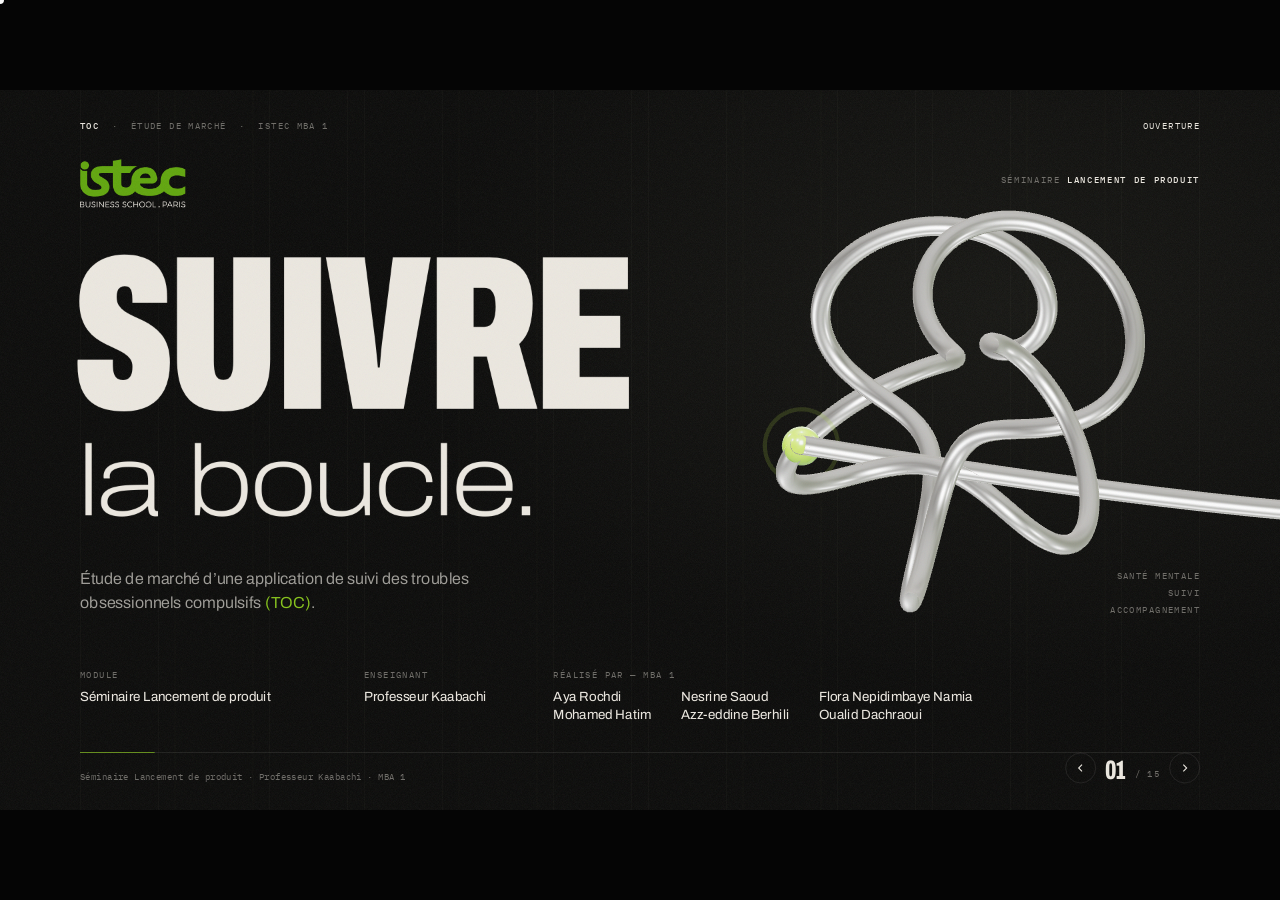
==== commit 2b4f9257: "Add files via upload" ====
--- a/index.html
+++ b/index.html
@@ -8,7 +8,7 @@
 <meta name="theme-color" content="#0B0B0A">
 <link rel="icon" href="data:image/svg+xml,<svg xmlns='http://www.w3.org/2000/svg' viewBox='0 0 32 32'><rect width='32' height='32' rx='6' fill='%230B0B0A'/><path d='M5 20c5 0 6-11 11-11s4 9-1 9-3-7 3-7 5 5 9 5' fill='none' stroke='%23ECE8E0' stroke-width='2.4' stroke-linecap='round'/><circle cx='27' cy='16' r='2.6' fill='%2386C41A'/></svg>">
 <link rel="preload" href="archivo.woff2" as="font" type="font/woff2" crossorigin>
-<link rel="stylesheet" href="style.css">
+<link rel="stylesheet" href="style.css?v=2">
 </head>
 <body>
 <div id="ld"><i class="bar"></i><div class="lt"><b>Suivre la boucle</b><br>Étude de marché · Application de suivi des TOC</div><div class="ln" id="ldn">000</div></div>
@@ -344,8 +344,8 @@
 </aside>
 <div id="hint"><kbd>←</kbd><kbd>→</kbd> naviguer &nbsp;·&nbsp; <kbd>N</kbd> texte à dire &nbsp;·&nbsp; <kbd>F</kbd> plein écran</div>
 
-<script src="gsap.min.js"></script>
-<script src="notes.js"></script>
-<script src="app.min.js"></script>
+<script src="gsap.min.js?v=2"></script>
+<script src="notes.js?v=2"></script>
+<script src="app.min.js?v=2"></script>
 </body>
 </html>
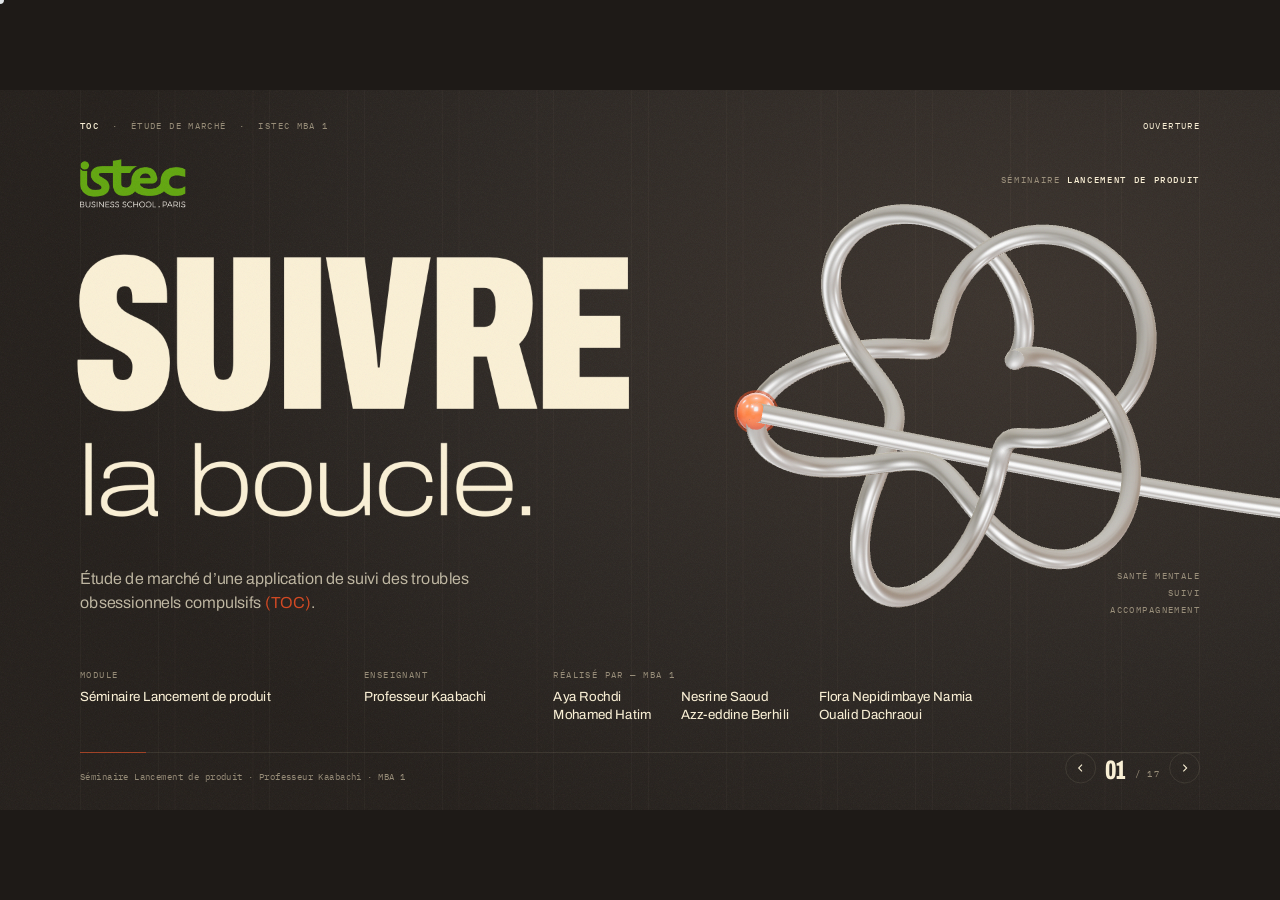
==== commit c5906d41: "Add files via upload" ====
--- a/index.html
+++ b/index.html
@@ -5,10 +5,10 @@
 <meta name="viewport" content="width=device-width,initial-scale=1">
 <title>Suivre la boucle — Étude de marché TOC · ISTEC</title>
 <meta name="description" content="Étude de marché d'une application de suivi des TOC. Séminaire Lancement de produit, ISTEC, MBA 1.">
-<meta name="theme-color" content="#0B0B0A">
-<link rel="icon" href="data:image/svg+xml,<svg xmlns='http://www.w3.org/2000/svg' viewBox='0 0 32 32'><rect width='32' height='32' rx='6' fill='%230B0B0A'/><path d='M5 20c5 0 6-11 11-11s4 9-1 9-3-7 3-7 5 5 9 5' fill='none' stroke='%23ECE8E0' stroke-width='2.4' stroke-linecap='round'/><circle cx='27' cy='16' r='2.6' fill='%2386C41A'/></svg>">
+<meta name="theme-color" content="#2B2622">
+<link rel="icon" href="data:image/svg+xml,<svg xmlns='http://www.w3.org/2000/svg' viewBox='0 0 32 32'><rect width='32' height='32' rx='6' fill='%232B2622'/><path d='M5 20c5 0 6-11 11-11s4 9-1 9-3-7 3-7 5 5 9 5' fill='none' stroke='%23FBF1D6' stroke-width='2.4' stroke-linecap='round'/><circle cx='27' cy='16' r='2.6' fill='%23D4461F'/></svg>">
 <link rel="preload" href="archivo.woff2" as="font" type="font/woff2" crossorigin>
-<link rel="stylesheet" href="style.css?v=2">
+<link rel="stylesheet" href="style.css?v=3">
 </head>
 <body>
 <div id="ld"><i class="bar"></i><div class="lt"><b>Suivre la boucle</b><br>Étude de marché · Application de suivi des TOC</div><div class="ln" id="ldn">000</div></div>
@@ -116,7 +116,7 @@
       <div class="p" style="margin-top:30px" data-f>Pour 8 800 abonnés payants sur une base SAM de 440 000, il faudrait 44 000 à 176 000 utilisateurs. <b>L’objectif actuel est donc irréaliste.</b></div>
     </div>
 
-    <div class="a lab g" style="left:1000px;top:346px;width:780px;text-align:center" data-f>Nouveau SOM à 3 ans</div>
+    <div class="a lab gold" style="left:1000px;top:346px;width:780px;text-align:center" data-f>Nouveau SOM à 3 ans</div>
     <div class="a" style="left:1000px;top:404px;width:780px;text-align:center" data-f><div class="m">Base · SAM</div><div class="n" style="font-size:60px;font-weight:500;font-variation-settings:'wdth' 75">440 000</div></div>
     <div class="a" style="left:1050px;top:550px;width:680px;text-align:center" data-f><div class="n" style="font-size:74px"><span data-n="8800" data-dec="0">8 800</span> <span style="font-size:.42em;font-weight:500;font-variation-settings:'wdth' 100">utilisateurs actifs</span></div><div class="m" style="margin-top:6px">= 2 % du SAM</div></div>
     <div class="a" style="left:1090px;top:684px;width:600px;text-align:center" data-f><div class="n g" style="font-size:66px">1 760 – 2 640</div><div class="m" style="margin-top:6px">abonnés payants · 20 à 30 % via prescription<br>(hypothèse à tester au pilote)</div></div>
@@ -219,7 +219,7 @@
     <div class="a kick" style="left:120px;top:118px" data-f><b>09</b>Environnement externe</div>
     <h2 class="a t1 sp" style="left:116px;top:156px">Analyse PESTEL</h2>
     <div class="a t2 sp" style="left:120px;top:266px">facteurs externes, <em>marché français.</em></div>
-    <div class="cell" style="left:120px;top:372px;width:560px" data-f><span class="L">P</span><div class="nm">Politique</div><div class="s">Priorité publique accordée à la santé mentale et au virage numérique en santé. Prévention et accès aux soins peuvent favoriser les outils complémentaires.</div><div class="wt">Financements publics et critères de référencement.</div></div>
+    <div class="cell" style="left:120px;top:372px;width:560px" data-f><span class="L">P</span><div class="nm">Politique</div><div class="s">Santé mentale grande cause nationale 2025 ; numérique en santé structurant (Mon espace santé, feuille de route). Face à l’accès difficile aux soins, les outils complémentaires sont encouragés.</div><div class="wt">Financements publics et critères de référencement.</div></div>
     <div class="cell" style="left:680px;top:372px;width:560px" data-f><span class="L">E</span><div class="nm">Économique</div><div class="s">Le prix freemium / premium doit rester accessible. Le modèle dépendra du développement, de la cybersécurité, de l’hébergement et de l’acquisition.</div><div class="wt">Le B2B (mutuelles, employeurs) peut diversifier les revenus.</div></div>
     <div class="cell" style="left:1240px;top:372px;width:560px" data-f><span class="L g">S</span><div class="nm">Socioculturel</div><div class="s">Les TOC peuvent être associés à la honte et à l’isolement. Un outil discret peut faciliter l’auto-observation.</div><div class="wt">Ne pas renforcer la recherche de réassurance ou les rituels.</div></div>
     <div class="cell" style="left:120px;top:684px;width:560px" data-f><span class="L">T</span><div class="nm">Technologique</div><div class="s">Smartphones, notifications, tableaux de bord et export de synthèses rendent possible un suivi quotidien partagé avec le soignant.</div><div class="wt">Sécurité, fiabilité, accessibilité, simplicité.</div></div>
@@ -257,7 +257,7 @@
   <section class="slide" data-sec="Étude qualitative" data-src="Exigence du rendu : joindre un enregistrement audio ou vidéo de l’entretien.">
     <div class="a kick" style="left:120px;top:118px" data-f><b>12</b>Étude qualitative</div>
     <h2 class="a t1 sp" style="left:116px;top:156px">L’entretien pro</h2>
-    <div class="a t2 sp" style="left:120px;top:266px">à réaliser, <em>enregistré.</em></div>
+    <div class="a t2 sp" style="left:120px;top:266px">réalisé <em>et enregistré.</em></div>
     <div class="a" style="left:120px;top:400px;width:640px">
       <div data-f><div class="lab g">Profil à solliciter</div><div class="s" style="margin:8px 0 26px">Psychologue ou psychiatre expérimenté dans la prise en charge des TOC, idéalement formé à la TCC et à l’exposition avec prévention de la réponse (EPR).</div></div>
       <div data-f><div class="lab g">Format conseillé</div><div class="s" style="margin:8px 0 26px">Semi-directif, <b>15 à 25 minutes</b>, enregistré avec accord explicite. Projet présenté, propos anonymisés, fichier conservé de façon sécurisée.</div></div>
@@ -274,22 +274,64 @@
       <div class="s li" data-i="06" data-f style="font-size:20px;margin-bottom:14px">Quelles fonctionnalités seraient indispensables, inutiles ou à éviter ?</div>
       <div class="s li" data-i="07" data-f style="font-size:20px;margin-bottom:14px">À quelles conditions recommanderiez-vous ou testeriez-vous cet outil ?</div>
     </div>
-    <div class="a dash m" style="left:860px;top:916px;width:920px;font-size:13.5px;line-height:1.5" data-f><span class="g">À compléter</span> · nom et fonction du professionnel (avec accord), date, durée, consentement à l’enregistrement, lien vers le fichier audio ou vidéo.</div>
-  </section>
-
+    <div class="a dash m" style="left:860px;top:916px;width:920px;font-size:13.5px;line-height:1.5" data-f><span class="g">Réalisé</span> · orthopédagogue en libéral · novembre 2026 · ≈ 5 min · enregistré avec accord, propos anonymisés · vidéo à la slide suivante.</div>
+  </section>
+
+
+  <!-- 13 VIDEO -->
+  <section class="slide" data-sec="L’entretien" data-src="Entretien semi-directif réalisé en novembre 2026 · enregistré avec accord · propos anonymisés · montage du groupe.">
+    <div class="a kick" style="left:120px;top:118px" data-f><b>13</b>L’entretien</div>
+    <h2 class="a t1 sp" style="left:116px;top:156px">Dix questions, cinq minutes</h2>
+    <div class="a t2 sp" style="left:120px;top:266px">avec une <em>professionnelle.</em></div>
+    <div class="a vwrap" id="vwrap" style="left:120px;top:372px;width:1060px;height:596px" data-f>
+      <video id="itv" data-hls="itv.m3u8" poster="entretien_poster.jpg" preload="metadata" playsinline></video>
+      <button class="vplay" id="vplay" aria-label="Lire l’entretien"><span class="vb"><svg viewBox="0 0 24 24"><path d="M8 5v14l11-7z"/></svg></span><span class="vt">Lire l’entretien<small>5:03 · sous-titré</small></span></button>
+      <div class="vbar"><i id="vprog"></i></div>
+    </div>
+    <div class="a" style="left:1260px;top:380px;width:540px">
+      <div data-f><div class="lab g">Profil interrogé</div><div style="font-size:30px;font-weight:600;letter-spacing:-.02em;margin:10px 0 8px">Orthopédagogue en libéral</div><div class="s">Enseignante spécialisée dans une école pour enfants en grande difficulté ; a ouvert un pôle des apprentissages réunissant plusieurs praticiens.</div></div>
+      <div data-f style="margin-top:30px"><div class="lab g">Format</div><div class="s" style="margin-top:8px">Semi-directif · 10 questions · ≈ 5 minutes · enregistré avec accord · propos anonymisés.</div></div>
+      <div data-f style="margin-top:30px;padding-top:22px;border-top:1px solid var(--ink4)"><div class="lab gold">Écart à la cible</div><div class="s" style="margin-top:8px">Profil prévu : psychologue ou psychiatre formé à la TCC, patients adultes. Profil obtenu : <b>orthopédagogue, public enfant</b>. Un entretien complémentaire reste à mener.</div></div>
+    </div>
+  </section>
+
+  <!-- 14 RESTITUTION -->
+  <section class="slide" data-sec="Analyse de l’entretien" data-src="Analyse du groupe à partir de l’entretien du mois de novembre 2026. Citations reformulées à partir de la transcription.">
+    <div class="a kick" style="left:120px;top:118px" data-f><b>14</b>Analyse de l’entretien</div>
+    <h2 class="a t1 sp" style="left:116px;top:156px">Ce qu’elle nous a dit</h2>
+    <div class="a t2 sp" style="left:120px;top:266px">3 enseignements, 2 besoins, <em>2 réserves.</em></div>
+    <div class="a qt" style="left:120px;top:362px;width:1560px" data-f><span class="g">«</span> La plus grosse erreur, c’est d’utiliser le numérique <em>à la place de l’humain.</em> <span class="g">»</span></div>
+    <div class="a" style="left:120px;top:530px;width:560px">
+      <div class="lab" style="color:var(--ink);margin-bottom:18px" data-f>Enseignements</div>
+      <div class="s li" data-i="01" data-f>Le TOC est souvent repéré tôt, chez l’enfant, et lié à l’angoisse : ongles, gestes du visage, clignements des yeux.</div>
+      <div class="s li" data-i="02" data-f>Le suivi est pluridisciplinaire : orthopédagogue, psychopédagogue, sophrologue. « La tête, le corps et le cœur. »</div>
+      <div class="s li" data-i="03" data-f>Le numérique est peu utilisé en séance ; la praticienne privilégie la manipulation en présentiel.</div>
+    </div>
+    <div class="a" style="left:740px;top:530px;width:500px">
+      <div class="lab g" style="margin-bottom:18px" data-f>Besoins confirmés</div>
+      <div class="s li" data-i="B1" data-f><b>Faire du lien</b> entre l’accompagnement pédagogique et psychologique : c’est ce qui lui manque.</div>
+      <div class="s li" data-i="B2" data-f><b>Calmer et rassurer</b> entre les séances, par exemple avec des exercices de sophrologie.</div>
+    </div>
+    <div class="a" style="left:1300px;top:530px;width:500px">
+      <div class="lab gold" style="margin-bottom:18px" data-f>Réserves</div>
+      <div class="s li" data-i="R1" data-f>Les enfants sont déjà beaucoup sur les écrans ; elle cherche plutôt à créer du lien.</div>
+      <div class="s li" data-i="R2" data-f>L’enfant doit rester au centre : l’outil ne doit pas devenir « un produit marketing ».</div>
+    </div>
+    <div class="a p" style="left:120px;top:922px;width:1680px;color:var(--ink)" data-f><span class="lab g" style="margin-right:18px">Décision</span>Garder la synthèse partageable, ajouter un module d’apaisement, rester en complément de l’humain, mener un 2<sup>e</sup> entretien.</div>
+  </section>
   <!-- 13 O / M -->
   <section class="slide" data-sec="Diagnostic externe" data-src="Synthèse des facteurs du marché qui peuvent favoriser ou freiner le projet.">
-    <div class="a kick" style="left:120px;top:118px" data-f><b>13</b>Diagnostic externe</div>
+    <div class="a kick" style="left:120px;top:118px" data-f><b>15</b>Diagnostic externe</div>
     <h2 class="a t1 sp" style="left:116px;top:156px">Ce qui porte,</h2>
     <div class="a t2 sp" style="left:120px;top:266px">ce qui <em>freine.</em></div>
-    <div class="a" style="left:120px;top:392px;display:flex;align-items:baseline;gap:20px" data-f><span class="n g" style="font-size:72px">↑</span><span style="font-size:46px;font-weight:600;font-variation-settings:'wdth' 112;letter-spacing:-.03em">Opportunités</span><span class="m">05</span></div>
+    <div class="a" style="left:120px;top:392px;display:flex;align-items:baseline;gap:20px" data-f><span class="n green" style="font-size:72px">↑</span><span style="font-size:46px;font-weight:600;font-variation-settings:'wdth' 112;letter-spacing:-.03em">Opportunités</span><span class="m">05</span></div>
     <div class="a" style="left:1000px;top:392px;display:flex;align-items:baseline;gap:20px" data-f><span class="n" style="font-size:72px">↓</span><span style="font-size:46px;font-weight:600;font-variation-settings:'wdth' 112;letter-spacing:-.03em">Menaces</span><span class="m">05</span></div>
     <div class="a" style="left:120px;top:500px;width:790px">
-      <div class="s li" data-i="O1" data-f>Besoin d’outils de suivi entre les consultations, cohérent avec l’auto-observation utilisée en TCC.</div>
-      <div class="s li" data-i="O2" data-f>Des relevés plus structurés pour aider les professionnels à préparer les séances.</div>
-      <div class="s li" data-i="O3" data-f>Usages numériques en santé en développement, familiarité avec les applications mobiles.</div>
-      <div class="s li" data-i="O4" data-f>Positionnement spécialisé TOC, en complément des outils généralistes.</div>
-      <div class="s li" data-i="O5" data-f>Partenariats possibles avec professionnels, associations et acteurs de prévention.</div>
+      <div class="s li gr" data-i="O1" data-f>Besoin d’outils de suivi entre les consultations, cohérent avec l’auto-observation utilisée en TCC.</div>
+      <div class="s li gr" data-i="O2" data-f>Des relevés plus structurés pour aider les professionnels à préparer les séances.</div>
+      <div class="s li gr" data-i="O3" data-f>Usages numériques en santé en développement, familiarité avec les applications mobiles.</div>
+      <div class="s li gr" data-i="O4" data-f>Positionnement spécialisé TOC, en complément des outils généralistes.</div>
+      <div class="s li gr" data-i="O5" data-f>Partenariats possibles avec professionnels, associations et acteurs de prévention.</div>
     </div>
     <div class="a" style="left:1000px;top:500px;width:800px">
       <div class="s li" data-i="M1" data-f>Concurrence déjà présente : apps de suivi TOC, auto-assistance, outils généralistes.</div>
@@ -303,21 +345,21 @@
 
   <!-- 14 SWOT -->
   <section class="slide" data-sec="SWOT" data-src="Étude de marché du groupe ; CNIL, « Applications mobiles en santé et protection des données personnelles ».">
-    <div class="a kick" style="left:120px;top:118px" data-f><b>14</b>Synthèse</div>
+    <div class="a kick" style="left:120px;top:118px" data-f><b>16</b>Synthèse</div>
     <h2 class="a t1 sp" style="left:116px;top:156px">Matrice SWOT</h2>
     <div class="a t2 sp" style="left:120px;top:266px">diagnostic interne <em>et externe.</em></div>
-    <div class="q" style="left:120px;top:356px" data-f><span class="W">S</span><div class="nm">Forces</div><ul><li>Positionnement spécialisé sur le suivi quotidien des TOC.</li><li>Obsessions, compulsions, déclencheurs, retentissement au quotidien.</li><li>Synthèse partageable avec le professionnel, à l’initiative du patient.</li><li>Un complément au suivi, sans se substituer au diagnostic ni à la thérapie.</li></ul></div>
-    <div class="q" style="left:960px;top:356px" data-f><span class="W">W</span><div class="nm">Faiblesses</div><ul><li>Projet au stade de conception : utilité à confirmer par un pilote.</li><li>Pas encore de résultats d’entretien ni de validation clinique documentée.</li><li>Développement, maintenance, hébergement et support à chiffrer.</li><li>Conversion, rétention et coût d’acquisition restent des hypothèses.</li></ul></div>
-    <div class="q" style="left:120px;top:671px" data-f><span class="W">O</span><div class="nm">Opportunités</div><ul><li>Besoin d’outils de suivi entre les consultations, cohérent avec la TCC.</li><li>Données structurées pour aider à préparer les séances.</li><li>Familiarité croissante avec les usages numériques en santé.</li><li>Partenariats avec professionnels, associations et prévention.</li></ul></div>
-    <div class="q" style="left:960px;top:671px" data-f><span class="W">T</span><div class="nm">Menaces</div><ul><li>Concurrence des apps spécialisées TOC et des outils généralistes.</li><li>Exigences élevées de confidentialité et de sécurité des données de santé.</li><li>Risque d’usage inadapté : réassurance ou surveillance excessive.</li><li>Statut réglementaire incertain ; difficulté à faire payer l’utilisateur.</li></ul></div>
+    <div class="q s1" style="left:120px;top:356px" data-f><span class="W">S</span><div class="nm">Forces</div><ul><li>Positionnement spécialisé sur le suivi quotidien des TOC.</li><li>Obsessions, compulsions, déclencheurs, retentissement au quotidien.</li><li>Synthèse partageable avec le professionnel, à l’initiative du patient.</li><li>Un complément au suivi, sans se substituer au diagnostic ni à la thérapie.</li></ul></div>
+    <div class="q s2" style="left:960px;top:356px" data-f><span class="W">W</span><div class="nm">Faiblesses</div><ul><li>Projet au stade de conception : utilité à confirmer par un pilote.</li><li>Pas encore de résultats d’entretien ni de validation clinique documentée.</li><li>Développement, maintenance, hébergement et support à chiffrer.</li><li>Conversion, rétention et coût d’acquisition restent des hypothèses.</li></ul></div>
+    <div class="q s3" style="left:120px;top:671px" data-f><span class="W">O</span><div class="nm">Opportunités</div><ul><li>Besoin d’outils de suivi entre les consultations, cohérent avec la TCC.</li><li>Données structurées pour aider à préparer les séances.</li><li>Familiarité croissante avec les usages numériques en santé.</li><li>Partenariats avec professionnels, associations et prévention.</li></ul></div>
+    <div class="q s4" style="left:960px;top:671px" data-f><span class="W">T</span><div class="nm">Menaces</div><ul><li>Concurrence des apps spécialisées TOC et des outils généralistes.</li><li>Exigences élevées de confidentialité et de sécurité des données de santé.</li><li>Risque d’usage inadapté : réassurance ou surveillance excessive.</li><li>Statut réglementaire incertain ; difficulté à faire payer l’utilisateur.</li></ul></div>
   </section>
 
   <!-- 15 MERCI -->
   <section class="slide" data-sec="Et maintenant" data-src="ISTEC · Séminaire Lancement de produit · MBA 1 · Professeur Kaabachi">
-    <div class="a kick" style="left:120px;top:118px" data-f><b>15</b>Et maintenant</div>
+    <div class="a kick" style="left:120px;top:118px" data-f><b>17</b>Et maintenant</div>
     <h2 class="a cov1 sp" style="left:108px;top:170px;mix-blend-mode:normal">Merci.</h2>
     <div class="a t2 sp" style="left:120px;top:448px">Nous sommes prêts <em>pour vos questions.</em></div>
-    <div class="a" style="left:270px;top:760px;width:380px" data-f><div class="lab g">Étape 01</div><div style="font-size:28px;font-weight:600;letter-spacing:-.02em;margin-top:10px;line-height:1.12">Réaliser l’entretien professionnel</div></div>
+    <div class="a" style="left:270px;top:760px;width:380px" data-f><div class="lab g">Étape 01</div><div style="font-size:28px;font-weight:600;letter-spacing:-.02em;margin-top:10px;line-height:1.12">Mener un 2<sup>e</sup> entretien (psychologue TCC, adultes)</div></div>
     <div class="a" style="left:830px;top:760px;width:400px" data-f><div class="lab g">Étape 02</div><div style="font-size:28px;font-weight:600;letter-spacing:-.02em;margin-top:10px;line-height:1.12">Lancer un pilote avec des professionnels volontaires</div></div>
     <div class="a" style="left:1390px;top:760px;width:400px" data-f><div class="lab g">Étape 03</div><div style="font-size:28px;font-weight:600;letter-spacing:-.02em;margin-top:10px;line-height:1.12">Mesurer conversion et rétention avant de se développer</div></div>
     <div class="a m" style="left:120px;top:910px;width:1680px;display:flex;justify-content:space-between;color:var(--ink2)" data-f><span>Aya Rochdi</span><span>Nesrine Saoud</span><span>Flora Nepidimbaye Namia</span><span>Mohamed Hatim</span><span>Azz-eddine Berhili</span><span>Oualid Dachraoui</span></div>
@@ -329,7 +371,7 @@
     <span id="src"></span>
     <span class="idx">
       <button class="nb" id="prev" aria-label="Précédent"><svg viewBox="0 0 16 16"><path d="M10 3L5 8l5 5" fill="none" stroke="currentColor" stroke-width="1.6"/></svg></button>
-      <span class="roll" id="roll"><span>01</span></span><small>/ 15</small>
+      <span class="roll" id="roll"><span>01</span></span><small>/ 17</small>
       <button class="nb" id="next" aria-label="Suivant"><svg viewBox="0 0 16 16"><path d="M6 3l5 5-5 5" fill="none" stroke="currentColor" stroke-width="1.6"/></svg></button>
     </span>
   </div>
@@ -344,8 +386,9 @@
 </aside>
 <div id="hint"><kbd>←</kbd><kbd>→</kbd> naviguer &nbsp;·&nbsp; <kbd>N</kbd> texte à dire &nbsp;·&nbsp; <kbd>F</kbd> plein écran</div>
 
-<script src="gsap.min.js?v=2"></script>
-<script src="notes.js?v=2"></script>
-<script src="app.min.js?v=2"></script>
+<script src="gsap.min.js?v=3"></script>
+<script src="hls.light.min.js?v=3"></script>
+<script src="notes.js?v=3"></script>
+<script src="app.min.js?v=3"></script>
 </body>
 </html>
--- a/style.css
+++ b/style.css
@@ -10,20 +10,20 @@
 @font-face{font-family:"Plex";src:url(plex-500.woff2) format("woff2");font-weight:500;font-display:block}
 
 :root{
-  --bg:#0B0B0A;--bg2:#121210;
-  --ink:#ECE8E0;--ink2:rgba(236,232,224,.66);--ink3:rgba(236,232,224,.44);--ink4:rgba(236,232,224,.14);
-  --g:#86C41A;--g2:rgba(134,196,26,.16);
+  --bg:#2B2622;--bg2:#241F1C;
+  --ink:#FBF1D6;--ink2:rgba(251,241,214,.72);--ink3:rgba(220,205,174,.62);--ink4:rgba(220,205,174,.17);
+  --g:#D4461F;--g2:rgba(212,70,31,.16);--green:#3E8E5E;--gold:#F5B82E;--sand:#DCCDAE;
   --f:"Archivo","Helvetica Neue",Arial,sans-serif;--m:"Plex",ui-monospace,monospace;
 }
 *{box-sizing:border-box;margin:0;padding:0}
-html,body{height:100%;background:#050505;overflow:hidden;color:var(--ink);cursor:none}
+html,body{height:100%;background:#1E1A17;overflow:hidden;color:var(--ink);cursor:none}
 body{font-family:var(--f);-webkit-font-smoothing:antialiased;font-variation-settings:"wdth" 100}
 @media (hover:none){html,body{cursor:auto}#cur,#cur2{display:none}}
 
 #stage{position:absolute;left:0;top:0;width:1920px;height:1080px;transform-origin:0 0;overflow:hidden;
-  background:radial-gradient(1400px 900px at 78% 30%,#161613 0%,var(--bg) 62%)}
+  background:radial-gradient(1400px 900px at 78% 30%,#3A322C 0%,var(--bg) 62%,#231E1A 100%)}
 .cols{position:absolute;inset:0 120px;display:grid;grid-template-columns:repeat(12,1fr);column-gap:24px;pointer-events:none}
-.cols i{border-left:1px solid rgba(236,232,224,.035);border-right:1px solid rgba(236,232,224,.035)}
+.cols i{border-left:1px solid rgba(220,205,174,.05);border-right:1px solid rgba(220,205,174,.05)}
 #gl{position:absolute;left:0;top:0;width:1920px;height:1080px;z-index:2}
 .grain{position:absolute;inset:-50%;z-index:9;pointer-events:none;opacity:.07;
   background-image:url("data:image/svg+xml;utf8,<svg xmlns='http://www.w3.org/2000/svg' width='240' height='240'><filter id='n'><feTurbulence type='fractalNoise' baseFrequency='.9' numOctaves='2' stitchTiles='stitch'/></filter><rect width='100%' height='100%' filter='url(%23n)'/></svg>");
@@ -143,7 +143,7 @@
 #ld .bar{position:absolute;left:0;top:0;height:2px;background:var(--g);width:0}
 
 /* notes */
-#notes{position:fixed;top:0;right:0;bottom:0;width:440px;background:#151513;border-left:1px solid #2a2a26;color:var(--ink);padding:34px 34px 30px;transform:translateX(105%);transition:transform .5s cubic-bezier(.7,0,.2,1);z-index:60;display:flex;flex-direction:column;cursor:auto}
+#notes{position:fixed;top:0;right:0;bottom:0;width:440px;background:#221E1B;border-left:1px solid #3d352f;color:var(--ink);padding:34px 34px 30px;transform:translateX(105%);transition:transform .5s cubic-bezier(.7,0,.2,1);z-index:60;display:flex;flex-direction:column;cursor:auto}
 #notes.open{transform:none}
 #notes .nk{font-family:var(--m);font-size:12px;letter-spacing:.14em;text-transform:uppercase;color:var(--ink3);display:flex;justify-content:space-between}
 #notes .nt{font-weight:820;font-variation-settings:"wdth" 62;font-size:40px;text-transform:uppercase;margin:16px 0 4px;line-height:.95}
@@ -152,8 +152,30 @@
 #notes .nb p{margin-bottom:14px}
 #notes .nb .todo{color:var(--g);font-size:16px}
 #notes .timer{font-weight:800;font-variation-settings:"wdth" 62;font-size:60px;font-variant-numeric:tabular-nums}
-#notes .help{font-family:var(--m);font-size:11.5px;color:var(--ink3);letter-spacing:.06em;line-height:1.7;margin-top:14px;border-top:1px solid #2a2a26;padding-top:12px}
+#notes .help{font-family:var(--m);font-size:11.5px;color:var(--ink3);letter-spacing:.06em;line-height:1.7;margin-top:14px;border-top:1px solid #3d352f;padding-top:12px}
 #hint{position:fixed;left:50%;top:14px;transform:translateX(-50%);font-family:var(--m);font-size:11.5px;letter-spacing:.12em;text-transform:uppercase;color:#8a877f;z-index:40;transition:opacity .6s;pointer-events:none;white-space:nowrap}
 #hint kbd{font-family:var(--m);border:1px solid #55534d;border-radius:4px;padding:1px 6px;margin:0 3px}
 
 @media (prefers-reduced-motion:reduce){.grain,.rec i{animation:none}}
+
+/* charte: secondary accents */
+.green{color:var(--green)}.gold{color:var(--gold)}
+.q.s1 .nm{color:var(--green)}.q.s2 .nm{color:var(--gold)}.q.s3 .nm{color:var(--green)}.q.s4 .nm{color:var(--g)}
+.q.s1 li::before,.q.s3 li::before{background:var(--green)}.q.s2 li::before{background:var(--gold)}
+.li.gr::before{color:var(--green)}
+
+/* interview video */
+.vwrap{background:#1E1A17;overflow:hidden}
+.vwrap video{width:100%;height:100%;display:block;object-fit:cover;background:#1E1A17}
+.vplay{position:absolute;inset:0;display:flex;align-items:flex-end;justify-content:flex-start;padding:0 0 48px 48px;gap:26px;background:linear-gradient(0deg,rgba(43,38,34,.82) 0%,rgba(43,38,34,.1) 55%);border:0;color:var(--ink);cursor:none;transition:opacity .4s}
+.vwrap.playing .vplay{opacity:0;pointer-events:none}
+.vwrap.playing:hover .vplay{opacity:0}
+.vb{width:112px;height:112px;border-radius:50%;background:var(--g);display:grid;place-items:center;box-shadow:0 0 0 0 rgba(212,70,31,.5);animation:pulse 2.2s infinite}
+.vb svg{width:42px;height:42px;fill:var(--ink);margin-left:6px}
+@keyframes pulse{0%{box-shadow:0 0 0 0 rgba(212,70,31,.45)}70%{box-shadow:0 0 0 28px rgba(212,70,31,0)}100%{box-shadow:0 0 0 0 rgba(212,70,31,0)}}
+.vt{font-weight:820;font-variation-settings:"wdth" 62;font-size:58px;text-transform:uppercase;line-height:.9;text-align:left}
+.vt small{display:block;font-family:var(--m);font-size:14px;letter-spacing:.14em;color:var(--sand);margin-top:10px;font-weight:400}
+.vbar{position:absolute;left:0;right:0;bottom:0;height:4px;background:rgba(220,205,174,.18)}
+.vbar i{position:absolute;left:0;top:0;bottom:0;width:0;background:var(--g)}
+.qt{font-weight:250;font-variation-settings:"wdth" 118;font-size:48px;letter-spacing:-.035em;line-height:1.08;color:var(--ink2)}
+.qt em{font-style:normal;color:var(--ink);font-weight:500}
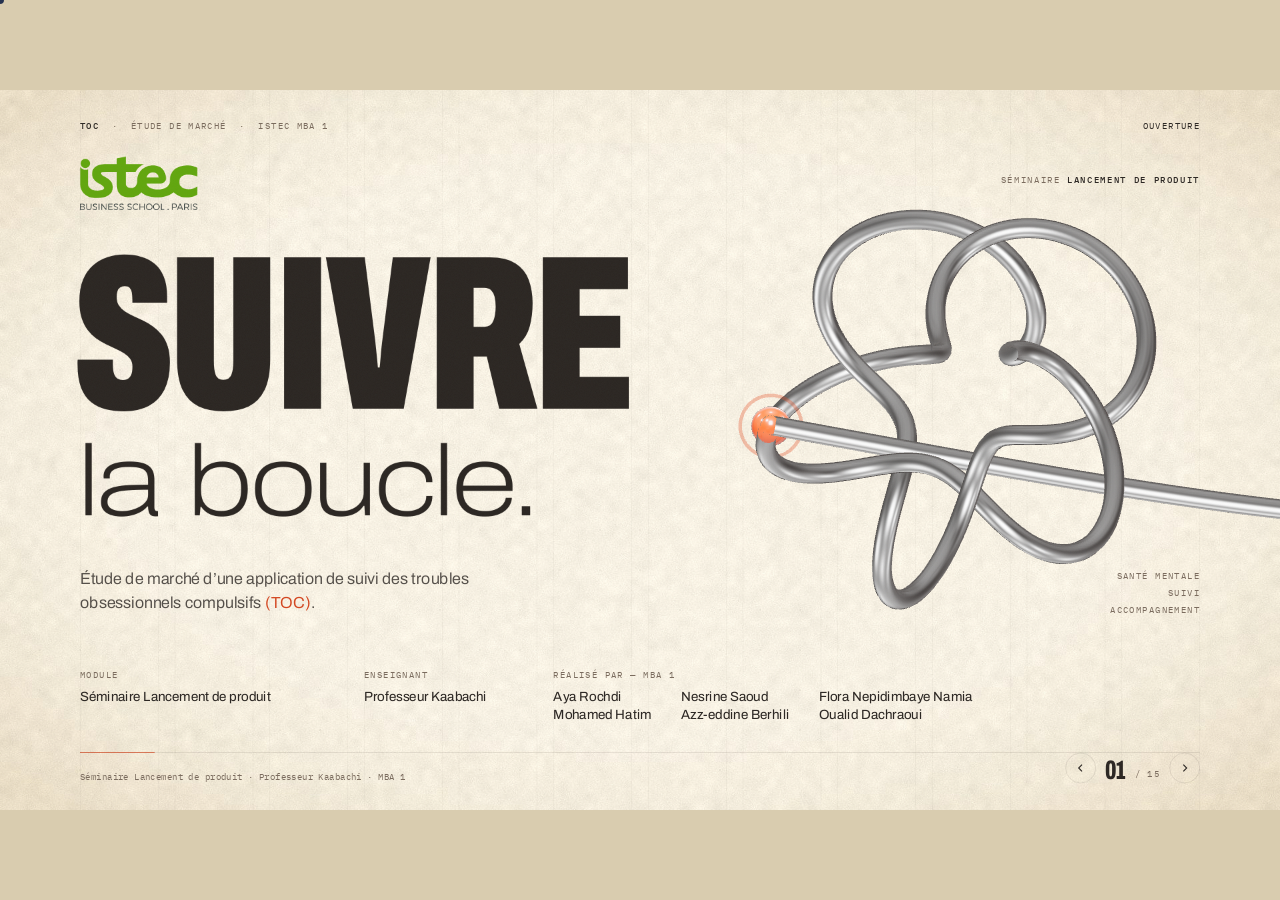
==== commit 19767734: "Add files via upload" ====
--- a/index.html
+++ b/index.html
@@ -5,10 +5,10 @@
 <meta name="viewport" content="width=device-width,initial-scale=1">
 <title>Suivre la boucle — Étude de marché TOC · ISTEC</title>
 <meta name="description" content="Étude de marché d'une application de suivi des TOC. Séminaire Lancement de produit, ISTEC, MBA 1.">
-<meta name="theme-color" content="#2B2622">
+<meta name="theme-color" content="#EFE6D2">
 <link rel="icon" href="data:image/svg+xml,<svg xmlns='http://www.w3.org/2000/svg' viewBox='0 0 32 32'><rect width='32' height='32' rx='6' fill='%232B2622'/><path d='M5 20c5 0 6-11 11-11s4 9-1 9-3-7 3-7 5 5 9 5' fill='none' stroke='%23FBF1D6' stroke-width='2.4' stroke-linecap='round'/><circle cx='27' cy='16' r='2.6' fill='%23D4461F'/></svg>">
 <link rel="preload" href="archivo.woff2" as="font" type="font/woff2" crossorigin>
-<link rel="stylesheet" href="style.css?v=3">
+<link rel="stylesheet" href="style.css?v=4">
 </head>
 <body>
 <div id="ld"><i class="bar"></i><div class="lt"><b>Suivre la boucle</b><br>Étude de marché · Application de suivi des TOC</div><div class="ln" id="ldn">000</div></div>
@@ -25,7 +25,7 @@
 
   <!-- 01 COVER -->
   <section class="slide" data-sec="Ouverture" data-src="Séminaire Lancement de produit · Professeur Kaabachi · MBA 1">
-    <img class="a" src="logo-istec.png" alt="ISTEC Business School Paris" style="left:120px;top:104px;height:72px" data-f>
+    <img class="a" src="logo-istec.png" alt="ISTEC Business School Paris" style="left:120px;top:100px;height:80px" data-f>
     <div class="a kick" style="right:120px;top:126px;text-align:right" data-f>Séminaire <b style="margin:0;color:var(--ink)">Lancement de produit</b></div>
     <h1 class="a cov1 sp" style="left:108px;top:236px">Suivre</h1>
     <div class="a cov2 sp" style="left:116px;top:520px">la boucle.</div>
@@ -218,13 +218,11 @@
   <section class="slide" data-sec="PESTEL" data-src="Étude de marché du groupe · Complément au dossier">
     <div class="a kick" style="left:120px;top:118px" data-f><b>09</b>Environnement externe</div>
     <h2 class="a t1 sp" style="left:116px;top:156px">Analyse PESTEL</h2>
-    <div class="a t2 sp" style="left:120px;top:266px">facteurs externes, <em>marché français.</em></div>
-    <div class="cell" style="left:120px;top:372px;width:560px" data-f><span class="L">P</span><div class="nm">Politique</div><div class="s">Santé mentale grande cause nationale 2025 ; numérique en santé structurant (Mon espace santé, feuille de route). Face à l’accès difficile aux soins, les outils complémentaires sont encouragés.</div><div class="wt">Financements publics et critères de référencement.</div></div>
-    <div class="cell" style="left:680px;top:372px;width:560px" data-f><span class="L">E</span><div class="nm">Économique</div><div class="s">Le prix freemium / premium doit rester accessible. Le modèle dépendra du développement, de la cybersécurité, de l’hébergement et de l’acquisition.</div><div class="wt">Le B2B (mutuelles, employeurs) peut diversifier les revenus.</div></div>
-    <div class="cell" style="left:1240px;top:372px;width:560px" data-f><span class="L g">S</span><div class="nm">Socioculturel</div><div class="s">Les TOC peuvent être associés à la honte et à l’isolement. Un outil discret peut faciliter l’auto-observation.</div><div class="wt">Ne pas renforcer la recherche de réassurance ou les rituels.</div></div>
-    <div class="cell" style="left:120px;top:684px;width:560px" data-f><span class="L">T</span><div class="nm">Technologique</div><div class="s">Smartphones, notifications, tableaux de bord et export de synthèses rendent possible un suivi quotidien partagé avec le soignant.</div><div class="wt">Sécurité, fiabilité, accessibilité, simplicité.</div></div>
-    <div class="cell" style="left:680px;top:684px;width:560px" data-f><span class="L">E</span><div class="nm">Environnemental</div><div class="s">Le service est dématérialisé, mais le numérique mobilise équipements, réseaux et centres de données.</div><div class="wt">Éco-conception : limiter les données stockées.</div></div>
-    <div class="cell" style="left:1240px;top:684px;width:560px" data-f><span class="L g">L</span><div class="nm">Légal</div><div class="s">Données de santé : RGPD, minimisation, sécurité. Statut possible de dispositif médical selon la finalité ; hébergement HDS à examiner.</div><div class="wt">Faire qualifier le statut avant commercialisation.</div></div>
+    <div class="a t2 sp" style="left:120px;top:266px">quatre facteurs clés, <em>marché français.</em></div>
+    <div class="cell" style="left:120px;top:372px;width:840px" data-f><span class="L g">P</span><div class="nm">Politique</div><div class="s">La santé mentale a été désignée grande cause nationale en 2025, et le numérique en santé est un axe structurant des politiques publiques (Mon espace santé, feuille de route du numérique en santé). Face aux difficultés d’accès aux soins spécialisés, les outils complémentaires sont de plus en plus encouragés.</div><div class="wt">À surveiller : financements publics et critères de référencement.</div></div>
+    <div class="cell" style="left:960px;top:372px;width:840px" data-f><span class="L gr">E</span><div class="nm">Économique</div><div class="s">Le prix freemium / premium doit rester accessible. Le modèle dépendra du coût de développement, de la cybersécurité, de l’hébergement et de l’acquisition.</div><div class="wt">Le B2B (mutuelles, employeurs) peut diversifier les revenus.</div></div>
+    <div class="cell" style="left:120px;top:681px;width:840px" data-f><span class="L g">S</span><div class="nm">Socioculturel</div><div class="s">Les TOC peuvent être associés à la honte, à l’isolement et à une difficulté à parler des symptômes. Un outil discret peut faciliter l’auto-observation.</div><div class="wt">Attention à ne pas renforcer la recherche de réassurance ou les rituels.</div></div>
+    <div class="cell" style="left:960px;top:681px;width:840px" data-f><span class="L gr">L</span><div class="nm">Légal</div><div class="s">Données de santé : RGPD, minimisation, information et sécurité. Selon la finalité revendiquée, le logiciel peut relever du règlement sur les dispositifs médicaux. Hébergement HDS à examiner selon le rôle de l’acteur.</div><div class="wt">Faire qualifier le statut réglementaire avant commercialisation.</div></div>
   </section>
 
   <!-- 10 COMPETITION -->
@@ -257,7 +255,7 @@
   <section class="slide" data-sec="Étude qualitative" data-src="Exigence du rendu : joindre un enregistrement audio ou vidéo de l’entretien.">
     <div class="a kick" style="left:120px;top:118px" data-f><b>12</b>Étude qualitative</div>
     <h2 class="a t1 sp" style="left:116px;top:156px">L’entretien pro</h2>
-    <div class="a t2 sp" style="left:120px;top:266px">réalisé <em>et enregistré.</em></div>
+    <div class="a t2 sp" style="left:120px;top:266px">à réaliser, <em>enregistré.</em></div>
     <div class="a" style="left:120px;top:400px;width:640px">
       <div data-f><div class="lab g">Profil à solliciter</div><div class="s" style="margin:8px 0 26px">Psychologue ou psychiatre expérimenté dans la prise en charge des TOC, idéalement formé à la TCC et à l’exposition avec prévention de la réponse (EPR).</div></div>
       <div data-f><div class="lab g">Format conseillé</div><div class="s" style="margin:8px 0 26px">Semi-directif, <b>15 à 25 minutes</b>, enregistré avec accord explicite. Projet présenté, propos anonymisés, fichier conservé de façon sécurisée.</div></div>
@@ -274,54 +272,13 @@
       <div class="s li" data-i="06" data-f style="font-size:20px;margin-bottom:14px">Quelles fonctionnalités seraient indispensables, inutiles ou à éviter ?</div>
       <div class="s li" data-i="07" data-f style="font-size:20px;margin-bottom:14px">À quelles conditions recommanderiez-vous ou testeriez-vous cet outil ?</div>
     </div>
-    <div class="a dash m" style="left:860px;top:916px;width:920px;font-size:13.5px;line-height:1.5" data-f><span class="g">Réalisé</span> · orthopédagogue en libéral · novembre 2026 · ≈ 5 min · enregistré avec accord, propos anonymisés · vidéo à la slide suivante.</div>
-  </section>
-
-
-  <!-- 13 VIDEO -->
-  <section class="slide" data-sec="L’entretien" data-src="Entretien semi-directif réalisé en novembre 2026 · enregistré avec accord · propos anonymisés · montage du groupe.">
-    <div class="a kick" style="left:120px;top:118px" data-f><b>13</b>L’entretien</div>
-    <h2 class="a t1 sp" style="left:116px;top:156px">Dix questions, cinq minutes</h2>
-    <div class="a t2 sp" style="left:120px;top:266px">avec une <em>professionnelle.</em></div>
-    <div class="a vwrap" id="vwrap" style="left:120px;top:372px;width:1060px;height:596px" data-f>
-      <video id="itv" data-hls="itv.m3u8" poster="entretien_poster.jpg" preload="metadata" playsinline></video>
-      <button class="vplay" id="vplay" aria-label="Lire l’entretien"><span class="vb"><svg viewBox="0 0 24 24"><path d="M8 5v14l11-7z"/></svg></span><span class="vt">Lire l’entretien<small>5:03 · sous-titré</small></span></button>
-      <div class="vbar"><i id="vprog"></i></div>
-    </div>
-    <div class="a" style="left:1260px;top:380px;width:540px">
-      <div data-f><div class="lab g">Profil interrogé</div><div style="font-size:30px;font-weight:600;letter-spacing:-.02em;margin:10px 0 8px">Orthopédagogue en libéral</div><div class="s">Enseignante spécialisée dans une école pour enfants en grande difficulté ; a ouvert un pôle des apprentissages réunissant plusieurs praticiens.</div></div>
-      <div data-f style="margin-top:30px"><div class="lab g">Format</div><div class="s" style="margin-top:8px">Semi-directif · 10 questions · ≈ 5 minutes · enregistré avec accord · propos anonymisés.</div></div>
-      <div data-f style="margin-top:30px;padding-top:22px;border-top:1px solid var(--ink4)"><div class="lab gold">Écart à la cible</div><div class="s" style="margin-top:8px">Profil prévu : psychologue ou psychiatre formé à la TCC, patients adultes. Profil obtenu : <b>orthopédagogue, public enfant</b>. Un entretien complémentaire reste à mener.</div></div>
-    </div>
-  </section>
-
-  <!-- 14 RESTITUTION -->
-  <section class="slide" data-sec="Analyse de l’entretien" data-src="Analyse du groupe à partir de l’entretien du mois de novembre 2026. Citations reformulées à partir de la transcription.">
-    <div class="a kick" style="left:120px;top:118px" data-f><b>14</b>Analyse de l’entretien</div>
-    <h2 class="a t1 sp" style="left:116px;top:156px">Ce qu’elle nous a dit</h2>
-    <div class="a t2 sp" style="left:120px;top:266px">3 enseignements, 2 besoins, <em>2 réserves.</em></div>
-    <div class="a qt" style="left:120px;top:362px;width:1560px" data-f><span class="g">«</span> La plus grosse erreur, c’est d’utiliser le numérique <em>à la place de l’humain.</em> <span class="g">»</span></div>
-    <div class="a" style="left:120px;top:530px;width:560px">
-      <div class="lab" style="color:var(--ink);margin-bottom:18px" data-f>Enseignements</div>
-      <div class="s li" data-i="01" data-f>Le TOC est souvent repéré tôt, chez l’enfant, et lié à l’angoisse : ongles, gestes du visage, clignements des yeux.</div>
-      <div class="s li" data-i="02" data-f>Le suivi est pluridisciplinaire : orthopédagogue, psychopédagogue, sophrologue. « La tête, le corps et le cœur. »</div>
-      <div class="s li" data-i="03" data-f>Le numérique est peu utilisé en séance ; la praticienne privilégie la manipulation en présentiel.</div>
-    </div>
-    <div class="a" style="left:740px;top:530px;width:500px">
-      <div class="lab g" style="margin-bottom:18px" data-f>Besoins confirmés</div>
-      <div class="s li" data-i="B1" data-f><b>Faire du lien</b> entre l’accompagnement pédagogique et psychologique : c’est ce qui lui manque.</div>
-      <div class="s li" data-i="B2" data-f><b>Calmer et rassurer</b> entre les séances, par exemple avec des exercices de sophrologie.</div>
-    </div>
-    <div class="a" style="left:1300px;top:530px;width:500px">
-      <div class="lab gold" style="margin-bottom:18px" data-f>Réserves</div>
-      <div class="s li" data-i="R1" data-f>Les enfants sont déjà beaucoup sur les écrans ; elle cherche plutôt à créer du lien.</div>
-      <div class="s li" data-i="R2" data-f>L’enfant doit rester au centre : l’outil ne doit pas devenir « un produit marketing ».</div>
-    </div>
-    <div class="a p" style="left:120px;top:922px;width:1680px;color:var(--ink)" data-f><span class="lab g" style="margin-right:18px">Décision</span>Garder la synthèse partageable, ajouter un module d’apaisement, rester en complément de l’humain, mener un 2<sup>e</sup> entretien.</div>
-  </section>
+    <div class="a dash m" style="left:860px;top:916px;width:920px;font-size:13.5px;line-height:1.5" data-f><span class="g">À compléter</span> · nom et fonction du professionnel (avec accord), date, durée, consentement à l’enregistrement, lien vers le fichier audio ou vidéo.</div>
+  </section>
+
+
   <!-- 13 O / M -->
   <section class="slide" data-sec="Diagnostic externe" data-src="Synthèse des facteurs du marché qui peuvent favoriser ou freiner le projet.">
-    <div class="a kick" style="left:120px;top:118px" data-f><b>15</b>Diagnostic externe</div>
+    <div class="a kick" style="left:120px;top:118px" data-f><b>13</b>Diagnostic externe</div>
     <h2 class="a t1 sp" style="left:116px;top:156px">Ce qui porte,</h2>
     <div class="a t2 sp" style="left:120px;top:266px">ce qui <em>freine.</em></div>
     <div class="a" style="left:120px;top:392px;display:flex;align-items:baseline;gap:20px" data-f><span class="n green" style="font-size:72px">↑</span><span style="font-size:46px;font-weight:600;font-variation-settings:'wdth' 112;letter-spacing:-.03em">Opportunités</span><span class="m">05</span></div>
@@ -345,7 +302,7 @@
 
   <!-- 14 SWOT -->
   <section class="slide" data-sec="SWOT" data-src="Étude de marché du groupe ; CNIL, « Applications mobiles en santé et protection des données personnelles ».">
-    <div class="a kick" style="left:120px;top:118px" data-f><b>16</b>Synthèse</div>
+    <div class="a kick" style="left:120px;top:118px" data-f><b>14</b>Synthèse</div>
     <h2 class="a t1 sp" style="left:116px;top:156px">Matrice SWOT</h2>
     <div class="a t2 sp" style="left:120px;top:266px">diagnostic interne <em>et externe.</em></div>
     <div class="q s1" style="left:120px;top:356px" data-f><span class="W">S</span><div class="nm">Forces</div><ul><li>Positionnement spécialisé sur le suivi quotidien des TOC.</li><li>Obsessions, compulsions, déclencheurs, retentissement au quotidien.</li><li>Synthèse partageable avec le professionnel, à l’initiative du patient.</li><li>Un complément au suivi, sans se substituer au diagnostic ni à la thérapie.</li></ul></div>
@@ -356,10 +313,10 @@
 
   <!-- 15 MERCI -->
   <section class="slide" data-sec="Et maintenant" data-src="ISTEC · Séminaire Lancement de produit · MBA 1 · Professeur Kaabachi">
-    <div class="a kick" style="left:120px;top:118px" data-f><b>17</b>Et maintenant</div>
+    <div class="a kick" style="left:120px;top:118px" data-f><b>15</b>Et maintenant</div>
     <h2 class="a cov1 sp" style="left:108px;top:170px;mix-blend-mode:normal">Merci.</h2>
     <div class="a t2 sp" style="left:120px;top:448px">Nous sommes prêts <em>pour vos questions.</em></div>
-    <div class="a" style="left:270px;top:760px;width:380px" data-f><div class="lab g">Étape 01</div><div style="font-size:28px;font-weight:600;letter-spacing:-.02em;margin-top:10px;line-height:1.12">Mener un 2<sup>e</sup> entretien (psychologue TCC, adultes)</div></div>
+    <div class="a" style="left:270px;top:760px;width:380px" data-f><div class="lab g">Étape 01</div><div style="font-size:28px;font-weight:600;letter-spacing:-.02em;margin-top:10px;line-height:1.12">Réaliser l’entretien professionnel</div></div>
     <div class="a" style="left:830px;top:760px;width:400px" data-f><div class="lab g">Étape 02</div><div style="font-size:28px;font-weight:600;letter-spacing:-.02em;margin-top:10px;line-height:1.12">Lancer un pilote avec des professionnels volontaires</div></div>
     <div class="a" style="left:1390px;top:760px;width:400px" data-f><div class="lab g">Étape 03</div><div style="font-size:28px;font-weight:600;letter-spacing:-.02em;margin-top:10px;line-height:1.12">Mesurer conversion et rétention avant de se développer</div></div>
     <div class="a m" style="left:120px;top:910px;width:1680px;display:flex;justify-content:space-between;color:var(--ink2)" data-f><span>Aya Rochdi</span><span>Nesrine Saoud</span><span>Flora Nepidimbaye Namia</span><span>Mohamed Hatim</span><span>Azz-eddine Berhili</span><span>Oualid Dachraoui</span></div>
@@ -371,7 +328,7 @@
     <span id="src"></span>
     <span class="idx">
       <button class="nb" id="prev" aria-label="Précédent"><svg viewBox="0 0 16 16"><path d="M10 3L5 8l5 5" fill="none" stroke="currentColor" stroke-width="1.6"/></svg></button>
-      <span class="roll" id="roll"><span>01</span></span><small>/ 17</small>
+      <span class="roll" id="roll"><span>01</span></span><small>/ 15</small>
       <button class="nb" id="next" aria-label="Suivant"><svg viewBox="0 0 16 16"><path d="M6 3l5 5-5 5" fill="none" stroke="currentColor" stroke-width="1.6"/></svg></button>
     </span>
   </div>
@@ -386,9 +343,8 @@
 </aside>
 <div id="hint"><kbd>←</kbd><kbd>→</kbd> naviguer &nbsp;·&nbsp; <kbd>N</kbd> texte à dire &nbsp;·&nbsp; <kbd>F</kbd> plein écran</div>
 
-<script src="gsap.min.js?v=3"></script>
-<script src="hls.light.min.js?v=3"></script>
-<script src="notes.js?v=3"></script>
-<script src="app.min.js?v=3"></script>
+<script src="gsap.min.js?v=4"></script>
+<script src="notes.js?v=4"></script>
+<script src="app.min.js?v=4"></script>
 </body>
 </html>
--- a/style.css
+++ b/style.css
@@ -10,22 +10,22 @@
 @font-face{font-family:"Plex";src:url(plex-500.woff2) format("woff2");font-weight:500;font-display:block}
 
 :root{
-  --bg:#2B2622;--bg2:#241F1C;
-  --ink:#FBF1D6;--ink2:rgba(251,241,214,.72);--ink3:rgba(220,205,174,.62);--ink4:rgba(220,205,174,.17);
-  --g:#D4461F;--g2:rgba(212,70,31,.16);--green:#3E8E5E;--gold:#F5B82E;--sand:#DCCDAE;
+  --bg:#EFE6D2;--bg2:#E4D6B8;
+  --ink:#2B2622;--ink2:rgba(43,38,34,.80);--ink3:#7A6B5D;--ink4:rgba(43,38,34,.14);--cream:#FBF1D6;
+  --g:#D4461F;--g2:rgba(212,70,31,.14);--green:#3E8E5E;--gold:#5B4630;--mustard:#F5B82E;--sand:#DCCDAE;
   --f:"Archivo","Helvetica Neue",Arial,sans-serif;--m:"Plex",ui-monospace,monospace;
 }
 *{box-sizing:border-box;margin:0;padding:0}
-html,body{height:100%;background:#1E1A17;overflow:hidden;color:var(--ink);cursor:none}
+html,body{height:100%;background:#D9CCAF;overflow:hidden;color:var(--ink);cursor:none}
 body{font-family:var(--f);-webkit-font-smoothing:antialiased;font-variation-settings:"wdth" 100}
 @media (hover:none){html,body{cursor:auto}#cur,#cur2{display:none}}
 
 #stage{position:absolute;left:0;top:0;width:1920px;height:1080px;transform-origin:0 0;overflow:hidden;
-  background:radial-gradient(1400px 900px at 78% 30%,#3A322C 0%,var(--bg) 62%,#231E1A 100%)}
+  background:#EFE6D2 url(bg.jpg) center/cover no-repeat}
 .cols{position:absolute;inset:0 120px;display:grid;grid-template-columns:repeat(12,1fr);column-gap:24px;pointer-events:none}
-.cols i{border-left:1px solid rgba(220,205,174,.05);border-right:1px solid rgba(220,205,174,.05)}
+.cols i{border-left:1px solid rgba(43,38,34,.035);border-right:1px solid rgba(43,38,34,.035)}
 #gl{position:absolute;left:0;top:0;width:1920px;height:1080px;z-index:2}
-.grain{position:absolute;inset:-50%;z-index:9;pointer-events:none;opacity:.07;
+.grain{position:absolute;inset:-50%;z-index:9;pointer-events:none;opacity:.035;
   background-image:url("data:image/svg+xml;utf8,<svg xmlns='http://www.w3.org/2000/svg' width='240' height='240'><filter id='n'><feTurbulence type='fractalNoise' baseFrequency='.9' numOctaves='2' stitchTiles='stitch'/></filter><rect width='100%' height='100%' filter='url(%23n)'/></svg>");
   animation:grain 1s steps(6) infinite}
 @keyframes grain{0%{transform:translate(0,0)}20%{transform:translate(-4%,3%)}40%{transform:translate(3%,-5%)}60%{transform:translate(-6%,-2%)}80%{transform:translate(5%,4%)}100%{transform:translate(0,0)}}
@@ -42,7 +42,7 @@
 .roll span{display:block}
 .idx small{font-family:var(--m);font-size:13px;color:var(--ink3);padding-bottom:5px}
 .nb{pointer-events:auto;cursor:none;background:none;border:1px solid var(--ink4);width:46px;height:46px;border-radius:50%;color:var(--ink);display:grid;place-items:center;transition:background .25s,color .25s,border-color .25s}
-.nb:hover{background:var(--ink);color:var(--bg);border-color:var(--ink)}
+.nb:hover{background:var(--ink);color:var(--cream);border-color:var(--ink)}
 .nb svg{width:16px;height:16px}
 #src{max-width:1180px;text-transform:none;letter-spacing:.01em;font-size:13px;line-height:1.5;color:var(--ink3)}
 
@@ -69,7 +69,7 @@
 .w{display:inline-block;overflow:hidden;vertical-align:top;padding-bottom:.06em;margin-bottom:-.06em}
 .c{display:inline-block;will-change:transform}
 .tag{display:inline-block;font-family:var(--m);font-size:12px;letter-spacing:.12em;text-transform:uppercase;padding:6px 11px 5px;border:1px solid currentColor;border-radius:99px;line-height:1;color:var(--ink3)}
-.tag.on{color:var(--bg);background:var(--g);border-color:var(--g)}
+.tag.on{color:var(--cream);background:var(--g);border-color:var(--g)}
 .track{height:3px;background:var(--ink4);position:relative}
 .track i{position:absolute;inset:0;background:var(--g);transform-origin:0 50%}
 .strike{position:relative;display:inline-block}
@@ -82,8 +82,8 @@
 .li::before{content:attr(data-i);position:absolute;left:0;top:.32em;font-family:var(--m);font-size:13px;color:var(--g);letter-spacing:.06em}
 
 /* cover */
-.cov1{font-weight:850;font-variation-settings:"wdth" 62;font-size:330px;line-height:.8;letter-spacing:-.02em;text-transform:uppercase;mix-blend-mode:difference;white-space:nowrap}
-.cov2{font-weight:200;font-variation-settings:"wdth" 125;font-size:150px;line-height:.9;letter-spacing:-.055em;mix-blend-mode:difference;white-space:nowrap}
+.cov1{font-weight:850;font-variation-settings:"wdth" 62;font-size:330px;line-height:.8;letter-spacing:-.02em;text-transform:uppercase;white-space:nowrap}
+.cov2{font-weight:200;font-variation-settings:"wdth" 125;font-size:150px;line-height:.9;letter-spacing:-.055em;white-space:nowrap}
 .team{display:grid;grid-template-columns:repeat(3,auto);gap:6px 44px}
 .team span{font-size:20px;color:var(--ink);font-weight:420;white-space:nowrap}
 
@@ -136,14 +136,14 @@
 #cur2.big{width:84px;height:84px;margin:-42px 0 0 -42px}
 
 /* loader */
-#ld{position:fixed;inset:0;z-index:90;background:var(--bg);display:flex;align-items:flex-end;justify-content:space-between;padding:0 6vw 5vh}
+#ld{position:fixed;inset:0;z-index:90;background:#EFE6D2 url(bg.jpg) center/cover;display:flex;align-items:flex-end;justify-content:space-between;padding:0 6vw 5vh}
 #ld .lt{font-family:var(--m);font-size:13px;letter-spacing:.14em;text-transform:uppercase;color:var(--ink3);padding-bottom:2.2vh}
 #ld .lt b{color:var(--ink);font-weight:500}
 #ld .ln{font-weight:850;font-variation-settings:"wdth" 62;font-size:22vh;line-height:.8;letter-spacing:-.02em;color:var(--ink);font-variant-numeric:tabular-nums}
 #ld .bar{position:absolute;left:0;top:0;height:2px;background:var(--g);width:0}
 
 /* notes */
-#notes{position:fixed;top:0;right:0;bottom:0;width:440px;background:#221E1B;border-left:1px solid #3d352f;color:var(--ink);padding:34px 34px 30px;transform:translateX(105%);transition:transform .5s cubic-bezier(.7,0,.2,1);z-index:60;display:flex;flex-direction:column;cursor:auto}
+#notes{--ink:#FBF1D6;--ink2:rgba(251,241,214,.75);--ink3:rgba(220,205,174,.62);position:fixed;top:0;right:0;bottom:0;width:440px;background:#2B2622;border-left:1px solid #3d352f;color:var(--ink);padding:34px 34px 30px;transform:translateX(105%);transition:transform .5s cubic-bezier(.7,0,.2,1);z-index:60;display:flex;flex-direction:column;cursor:auto}
 #notes.open{transform:none}
 #notes .nk{font-family:var(--m);font-size:12px;letter-spacing:.14em;text-transform:uppercase;color:var(--ink3);display:flex;justify-content:space-between}
 #notes .nt{font-weight:820;font-variation-settings:"wdth" 62;font-size:40px;text-transform:uppercase;margin:16px 0 4px;line-height:.95}
@@ -179,3 +179,10 @@
 .vbar i{position:absolute;left:0;top:0;bottom:0;width:0;background:var(--g)}
 .qt{font-weight:250;font-variation-settings:"wdth" 118;font-size:48px;letter-spacing:-.035em;line-height:1.08;color:var(--ink2)}
 .qt em{font-style:normal;color:var(--ink);font-weight:500}
+
+.cell .L.gr{-webkit-text-stroke-color:var(--green)}
+.cell{border-left:4px solid transparent}
+.prog{background:var(--ink4)}
+.cell .s{font-size:21px;line-height:1.5}
+.cell .wt{font-size:19.5px}
+.cell .nm{font-size:30px}
